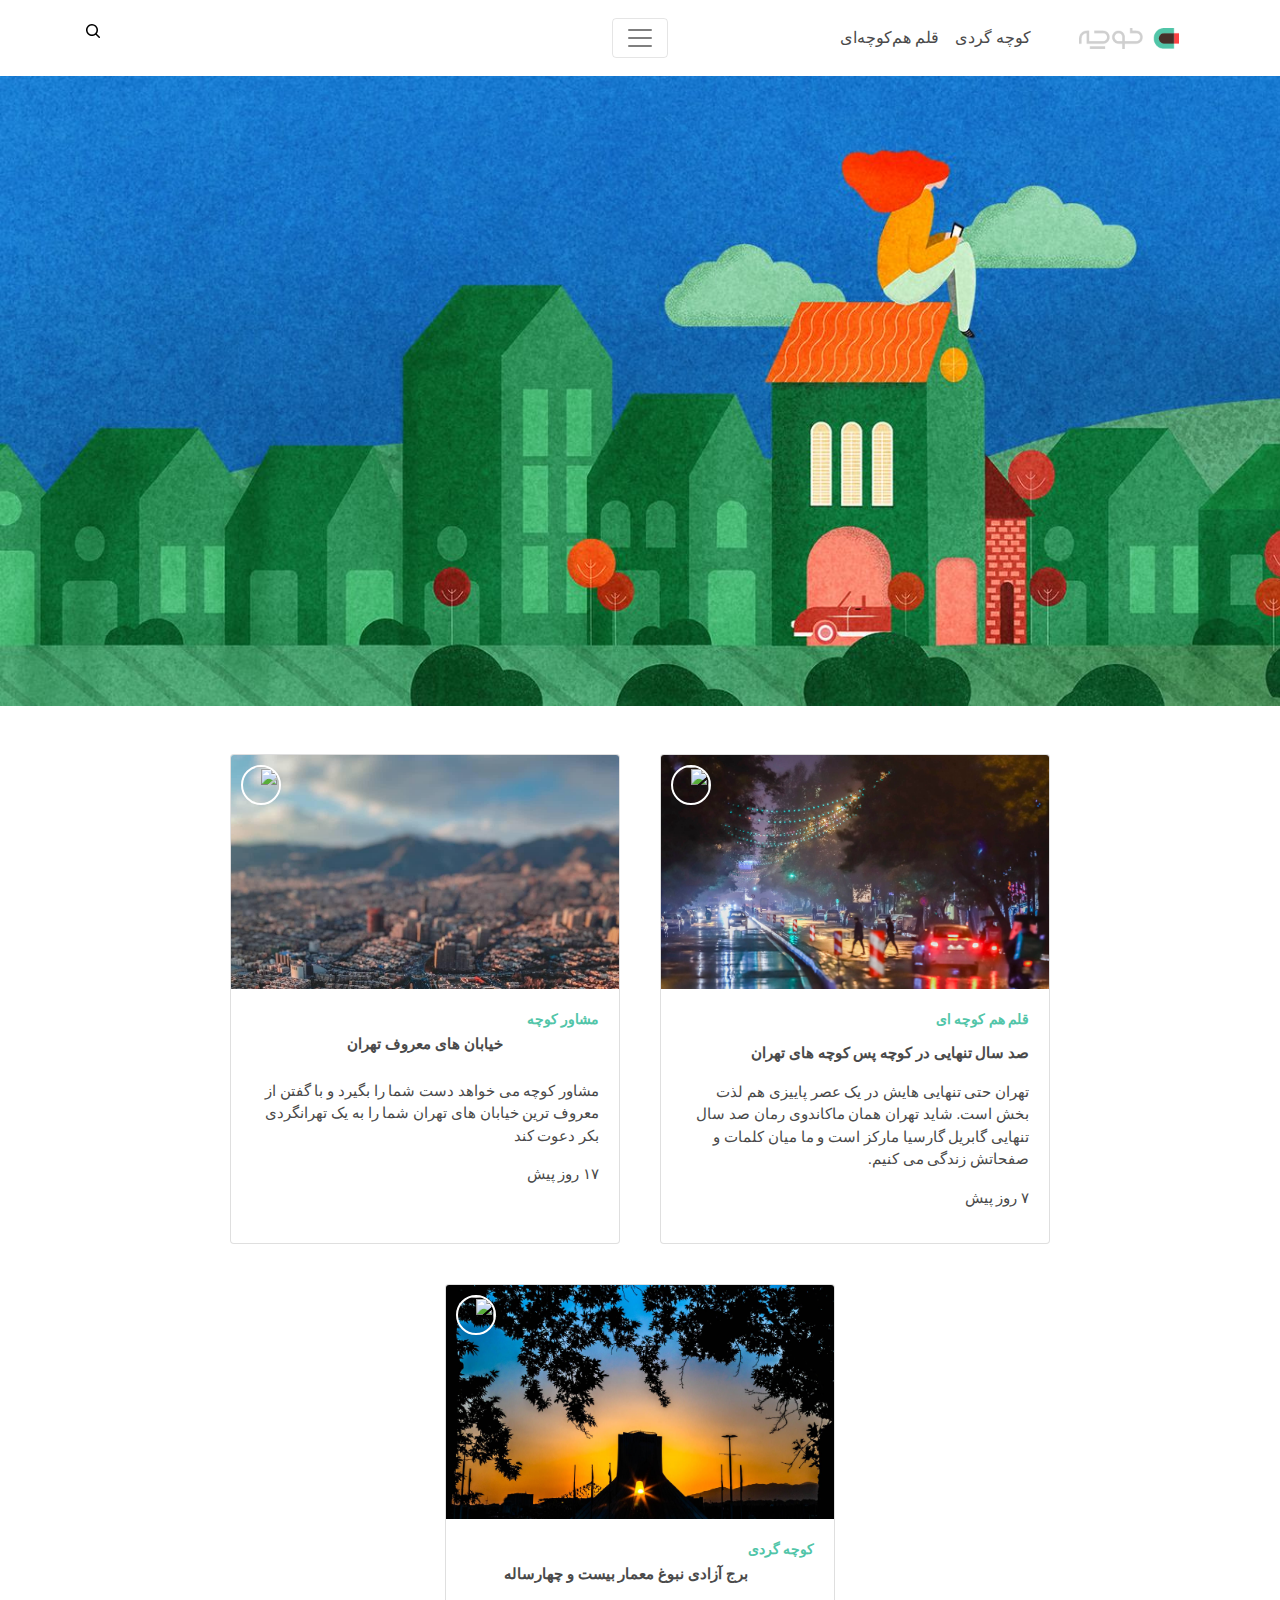
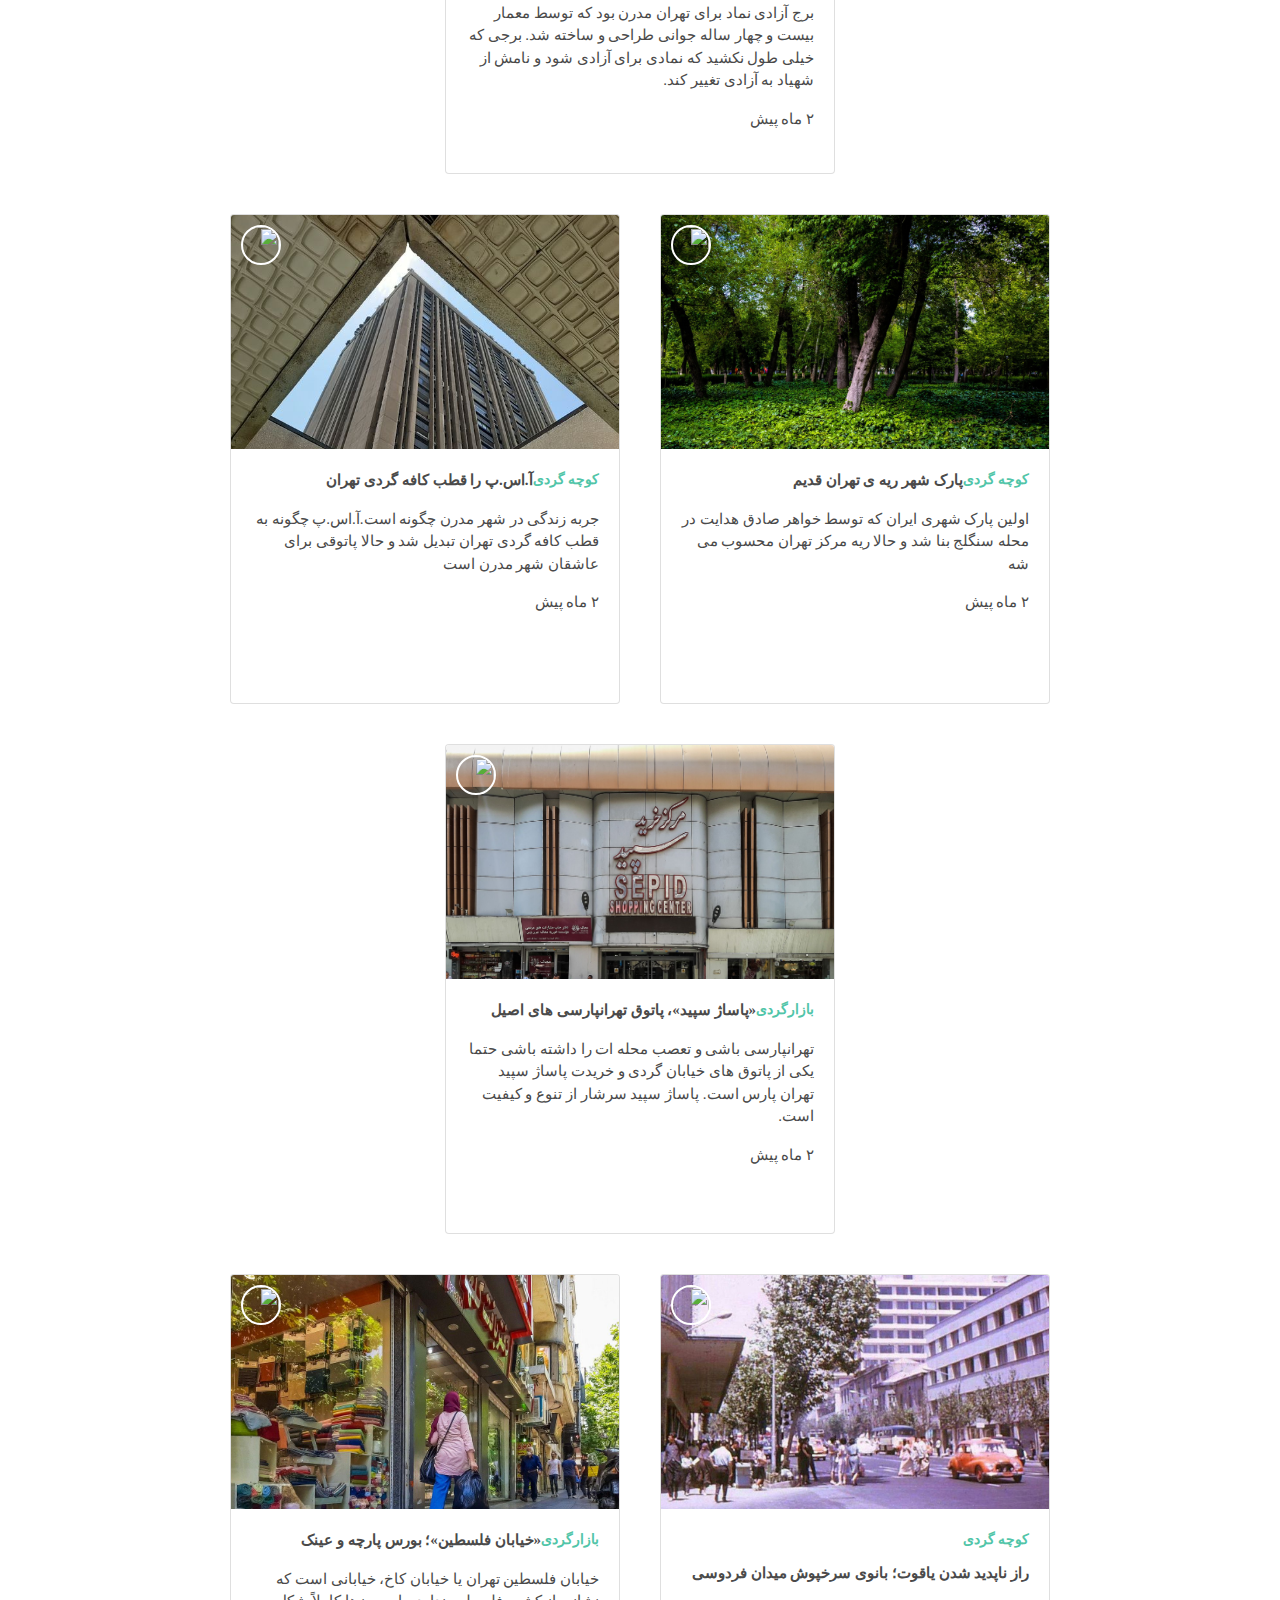
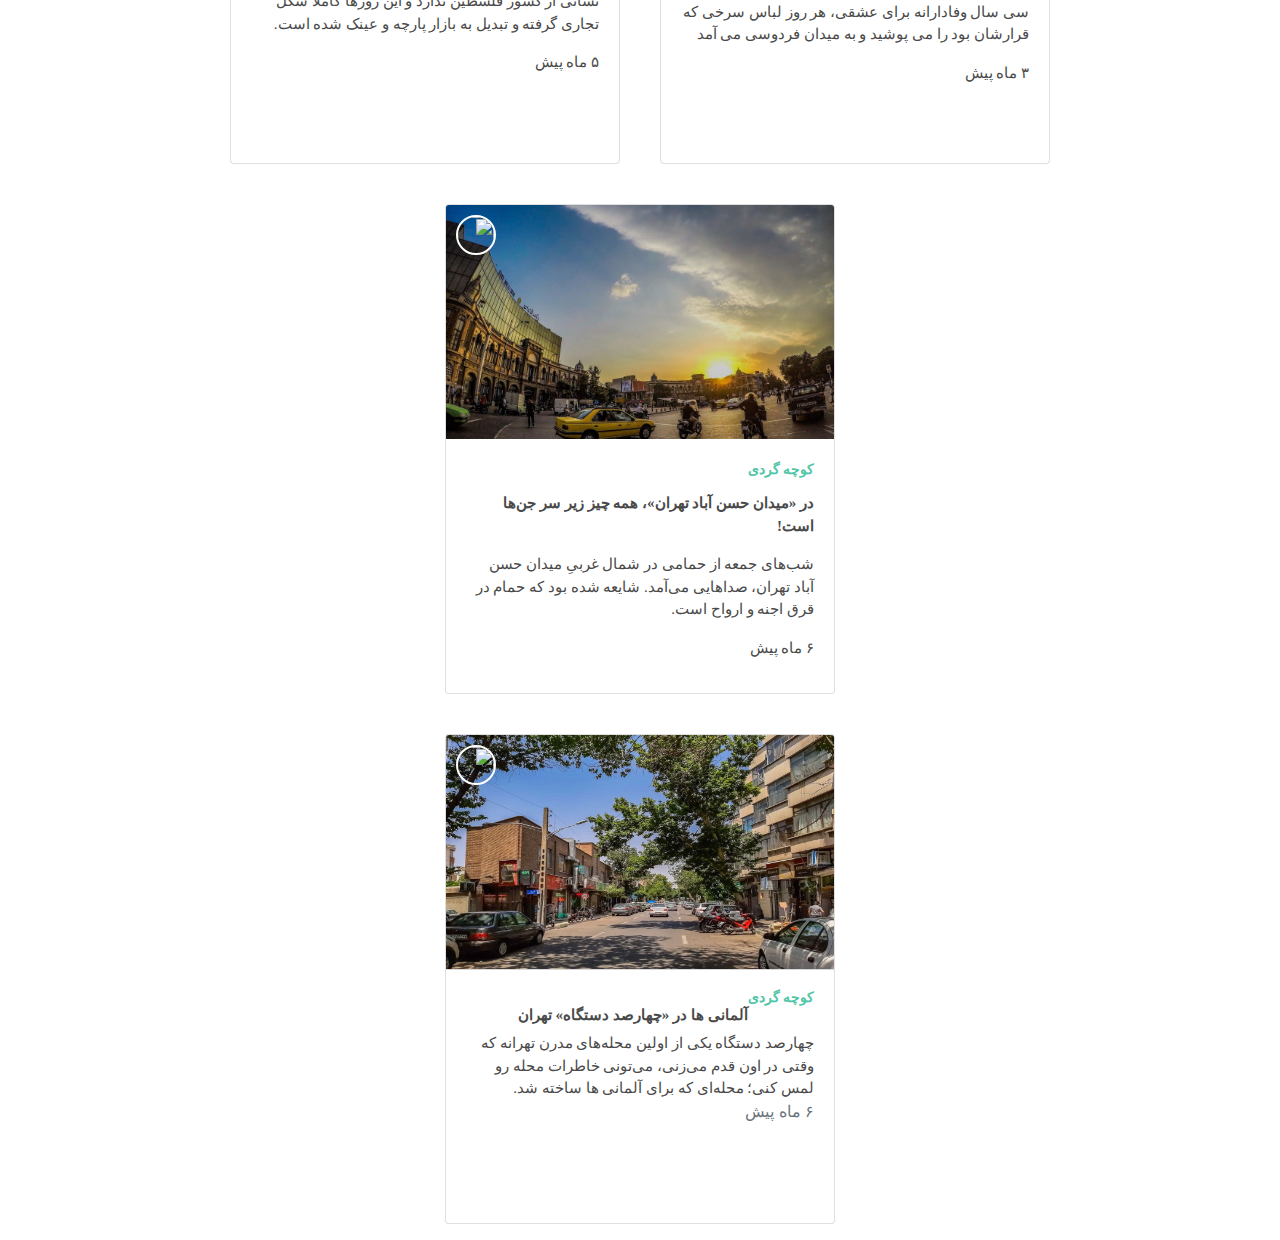
==== index.html @ d33fe6fb "redesign" ====
<!DOCTYPE html>
<html lang="fa"  dir="rtl">
<head>
	<title>کوچه بلاگ</title>
	<link rel="stylesheet" type="text/css" href="style.css">
	<link rel="stylesheet" type="text/css" href="responsive.css">
	<link rel="stylesheet" href="https://stackpath.bootstrapcdn.com/bootstrap/4.4.1/css/bootstrap.min.css" integrity="sha384-Vkoo8x4CGsO3+Hhxv8T/Q5PaXtkKtu6ug5TOeNV6gBiFeWPGFN9MuhOf23Q9Ifjh" crossorigin="anonymous">
    <script src="https://code.jquery.com/jquery-3.4.1.slim.min.js" integrity="sha384-J6qa4849blE2+poT4WnyKhv5vZF5SrPo0iEjwBvKU7imGFAV0wwj1yYfoRSJoZ+n" crossorigin="anonymous"></script>
    <script src="https://cdn.jsdelivr.net/npm/popper.js@1.16.0/dist/umd/popper.min.js" integrity="sha384-Q6E9RHvbIyZFJoft+2mJbHaEWldlvI9IOYy5n3zV9zzTtmI3UksdQRVvoxMfooAo" crossorigin="anonymous"></script>
    <script src="https://stackpath.bootstrapcdn.com/bootstrap/4.4.1/js/bootstrap.min.js" integrity="sha384-wfSDF2E50Y2D1uUdj0O3uMBJnjuUD4Ih7YwaYd1iqfktj0Uod8GCExl3Og8ifwB6" crossorigin="anonymous"></script>
</head>
<body>
	<header>
		<div class="container">
			<div class="row row-col-1 no-gutters">
				<div class="col">
					<nav class="navbar navbar-expand">
						<a href="#">
							<img src="img/logo.png" class="img-logo">
						</a>
						<div class="collapse navbar-collapse" id="navbarToggleExternalContent">
							<ul class="navbar-nav">
								<li class="nav-item">
									<a href="https://coocheh.com/blog/tag/coochehgardi/" class="nav-link text">کوچه گردی</a>
								</li>
								<li class="nav-item">
									<a href="https://coocheh.com/blog/tag/hamcoocheh/" class="nav-link text">قلم هم‌کوچه‌ای</a>
								</li>
							</ul>
						</div>
					</nav>
				</div>
					<div class="collapse " id="navbarToggleExternalContent">
						<div class="row p-4">
							<div class="col">
								<h6>دسته بندی‌ها</h6>
							</div>
						</div>
						<div class="row">
							<div class="col option">
								<a href="#">بازارگردی</a>
								<a href="#">خوشمزه گردی</a>
								<a href="#">زندگی در کوچه</a>
								<a href="#">قلم هم کوچه ای</a>
								<a href="#">کوچه گردی</a>
							</div>
						</div>
					</div>
					<nav class="navbar navbar-light">
						<button class="navbar-toggler" type="button" data-toggle="collapse" data-target="#navbarToggleExternalContent" aria-controls="navbarToggleExternalContent" aria-expanded="false" aria-label="Toggle navigation">
							<span class="navbar-toggler-icon"></span>
						</button>
					</nav>
				<div class="col mt-2">
					<a href="#">
						<svg xmlns="http://www.w3.org/2000/svg" viewBox="0 0 16 16" width="16" height="16"><path fill-rule="evenodd" d="M11.5 7a4.499 4.499 0 11-8.998 0A4.499 4.499 0 0111.5 7zm-.82 4.74a6 6 0 111.06-1.06l3.04 3.04a.75.75 0 11-1.06 1.06l-3.04-3.04z"></path></svg>
					</a>
				</div>
			</div>
		</div>
	</header>
	<div class="container-fluid background mb-5"></div>
	<div class="container-fluid">
		<div class="row row-col-3 d-flex justify-content-center">
			<div class="card">
				<a href="#">
					<div class="background-img card-img-top" style="background-image: url(img/alley.jpg);">
						<img src="img/user1.jpeg" class="rounded-circle">
					</div>
					<div class="card-body text-right">
						<p class="card-title font-weight-bold float-right">قلم هم کوچه ای</p>
						<p class="card-text font-weight-bold float-right">صد سال تنهایی در کوچه پس کوچه های تهران</p>
						<p class="card-text float-right">تهران حتی تنهایی هایش در یک عصر پاییزی هم لذت بخش است. شاید تهران همان ماکاندوی رمان صد سال تنهایی گابریل گارسیا مارکز است و ما میان کلمات و صفحاتش زندگی می کنیم.</p>
						<span class="card-text">۷ روز پیش</span>
					</div>
				</a>
			</div>
			<div class="card">
				<a href="#">
					<div class="background-img card-img-top" style="background-image: url(img/street.jpeg);">
						<img src="img/user2.jpg" class="rounded-circle">
					</div>
					<div class="card-body text-right">
						<p class="card-title font-weight-bold float-right">مشاور کوچه</p>
						<p class="card-text font-weight-bold m-4">خیابان های معروف تهران</p>
						<p class="card-text">مشاور کوچه می خواهد دست شما را بگیرد و با گفتن از معروف ترین خیابان های تهران شما را به یک تهرانگردی بکر دعوت کند</p>
						<span class="card-text">۱۷ روز پیش</span>
					</div>
				</a>
			</div>
			<div class="card">
				<a href="#">
					<div class="background-img card-img-top" style="background-image: url(img/azadi.jpg);">
						<img src="img/user1.jpeg" class="rounded-circle">
					</div>
					<div class="card-body text-right">
						<p class="card-title font-weight-bold">کوچه گردی</p>
						<p class="card-text font-weight-bold mt-4">برج آزادی نبوغ معمار بیست و چهارساله</p>
						<p class="card-text">برج آزادی نماد برای تهران مدرن بود که توسط معمار بیست و چهار ساله جوانی طراحی و ساخته شد. برجی که خیلی طول نکشید که نمادی برای آزادی شود و نامش از شهیاد به آزادی تغییر کند.</p>
						<span class="card-text">۲ ماه پیش</span>
					</div>
				</a>
			</div>
		</div>
		<div class="row row-col-3 d-flex justify-content-center">
			<div class="card">
				<a href="#">
					<div class="background-img card-img-top" style="background-image: url(img/tree.jpg);">
						<img src="img/user1.jpeg" class="rounded-circle">
					</div>
					<div class="card-body text-right">
						<p class="card-title font-weight-bold">کوچه گردی</p>
						<p class="card-text font-weight-bold">پارک شهر ریه ی تهران قدیم</p>
						<p class="card-text">اولین پارک شهری ایران که توسط خواهر صادق هدایت در محله سنگلج بنا شد و حالا ریه مرکز تهران محسوب می شه</p>
						<span class="card-text">۲ ماه پیش</span>
					</div>
				</a>
			</div>
			<div class="card">
				<a href="#">
					<div class="background-img card-img-top" style="background-image: url(img/asp.jpg);">
						<img src="img/user1.jpeg" class="rounded-circle">
					</div>
					<div class="card-body text-right">
						<p class="card-title font-weight-bold">کوچه گردی</p>
						<p class="card-text font-weight-bold">آ.اس.پ را قطب کافه گردی تهران</p>
						<p class="card-text">جربه زندگی در شهر مدرن چگونه است.آ.اس.پ چگونه به قطب کافه گردی تهران تبدیل شد و حالا پاتوقی برای عاشقان شهر مدرن است</p>
						<span class="card-text">۲ ماه پیش</span>
					</div>
				</a>
			</div>
			<div class="card">
				<a href="#">
					<div class="background-img card-img-top" style="background-image: url(img/sepid.jpg);">
						<img src="img/user1.jpeg" class="rounded-circle">
					</div>
					<div class="card-body text-right">
						<p class="card-title font-weight-bold">بازارگردی</p>
						<p class="card-text font-weight-bold">«پاساژ سپید»، پاتوق تهرانپارسی های اصیل</p>
						<p class="card-text">تهرانپارسی باشی و تعصب محله ات را داشته باشی حتما یکی از پاتوق های خیابان گردی و خریدت پاساژ سپید تهران پارس است. پاساژ سپید سرشار از تنوع و کیفیت است.</p>
						<span class="card-text">۲ ماه پیش</span>
					</div>
				</a>
			</div>
		</div>
		<div class="row row-col-3 d-flex justify-content-center">
			<div class="card">
				<a href="#">
					<div class="background-img card-img-top" style="background-image: url(img/old-street.jpg);">
						<img src="img/user3.jpg" class="rounded-circle">
					</div>
					<div class="card-body text-right">
						<p class="card-title font-weight-bold d-block">کوچه گردی</p>
						<p class="card-text font-weight-bold d-block">راز ناپدید شدن یاقوت؛ بانوی سرخپوش میدان فردوسی</p>
						<p class="card-text d-block">سی سال وفادارانه برای عشقی، هر روز لباس سرخی که قرارشان بود را می پوشید و به میدان فردوسی می آمد</p>
						<span class="card-text">۳ ماه پیش</span>
					</div>
				</a>
			</div>
			<div class="card">
				<a href="#">
					<div class="background-img card-img-top" style="background-image: url(img/walking.jpg);">
						<img src="img/user3.jpg" class="rounded-circle">
					</div>	
					<div class="card-body text-right">
						<p class="card-title font-weight-bold">بازارگردی</p>
						<p class="card-text font-weight-bold">«خیابان فلسطین»؛ بورس پارچه و عینک</p>
						<p class="card-text">خیابان فلسطین تهران یا خیابان کاخ، خیابانی است که نشانی از کشور فلسطین ندارد و این روزها کاملاً شکل تجاری گرفته و تبدیل به بازار پارچه و عینک شده است.</p>
						<span class="card-text">۵ ماه پیش</span>
					</div>
				</a>
			</div>
			<div class="card">
				<a href="#">
					<div class="background-img card-img-top" style="background-image: url(img/square.jpg);">
						<img src="img/user3.jpg" class="rounded-circle">
					</div>
					<div class="card-body text-right">
						<p class="card-title font-weight-bold">کوچه گردی</p>
						<p class="card-text font-weight-bold">در «میدان حسن آباد تهران»، همه چیز زیر سر جن‌ها است!</p>
						<p class="card-text">شب‌های جمعه از حمامی در شمال غربیِ میدان حسن آباد تهران، صداهایی می‌آمد. شایعه شده بود که حمام در قرق اجنه و ارواح است.</p>
						<span class="card-text">۶ ماه پیش</span>
					</div>
				</a>
			</div>
		</div>
		<div class="row row-col-1 d-flex justify-content-center">
			<div class="card mb-3">
				<a href="#">
					<div class="card-header p-0">
						<img class="card-img-top" src="img/400-dastgah.jpg" alt="card image top">
						<img src="img/user1.jpeg" class="rounded-circle">
					</div>
					<div class="card-body text-right">
						<h5 class="card-title font-weight-bold text-right">کوچه گردی</h5>
						<h3 class="card-text mt-3 font-weight-bold">آلمانی ‌ها در «چهارصد دستگاه» تهران</h3>
						<p class="card-text">چهارصد دستگاه یکی از اولین محله‌های مدرن تهرانه که وقتی در اون قدم می‌زنی، می‌تونی خاطرات محله رو لمس کنی؛ محله‌ای که برای آلمانی‌ ها ساخته شد.</p>
					</div>
					<div class="card-footer text-right text-muted" style="background-color:unset; border: unset; text-decoration: unset;">
						۶ ماه پیش
					</div>
				</a>
			</div>
		</div>	
	</div>
</body>
</html>
---- style.css ----
@font-face {
	font-family: shabnam;
}



header {
	margin-top: 10px;

}


.img-logo {
	width: 100px;
	height: 100%;
	max-width: 150px;
}


.text {
	font-family: shabnam;
	color: #4a4a4a;
	direction: rtl;
	
}

.option  a {
	font-family: shabnam;
	color: #51c5a8;
	margin-left: 8px;
	margin-right: 3px;
	font-size: 16px;
	direction: rtl;

}


.background {
	background-image: url(img/4.jpg);
	background-size: cover;
	background-repeat: no-repeat;
	width: 100px;
	height: 630px;
	margin-top: 10px;
	align-items: center;
	justify-content: center;
}



.card {
	width: 390px;
	height: 490px;
	margin-left: 20px;
    margin-right: 20px;
	margin-bottom: 40px;
	direction: rtl;

}


.card:hover {
	background-color: white;
	color: white;
	box-shadow: 0px 0px 10px 6px #E6E6FA;
}


.rounded-circle {
	height: 40px;
	width: 40px;
	border:2px solid white;
	position: absolute;
	left: 10px;
	top: 10px;
}


.card-text {
	font-family: shabnam;
	color: #4a4a4a;
	float: right;
	font-size: 15px;
	direction: rtl;
	
}


.card-title {
	font-family: shabnam;
	color: #51c5a8;
	font-size: 14px;
	float: right;
	direction: rtl;
}


.background-img {
	background-size: cover;
	height: 234px;
}


.card-img-top {
	height: 234px;
}
---- responsive.css ----
@media(max-width: 767px) {
    .background {
        background-position: center 100px;
        height: 99/5%;
    }
}
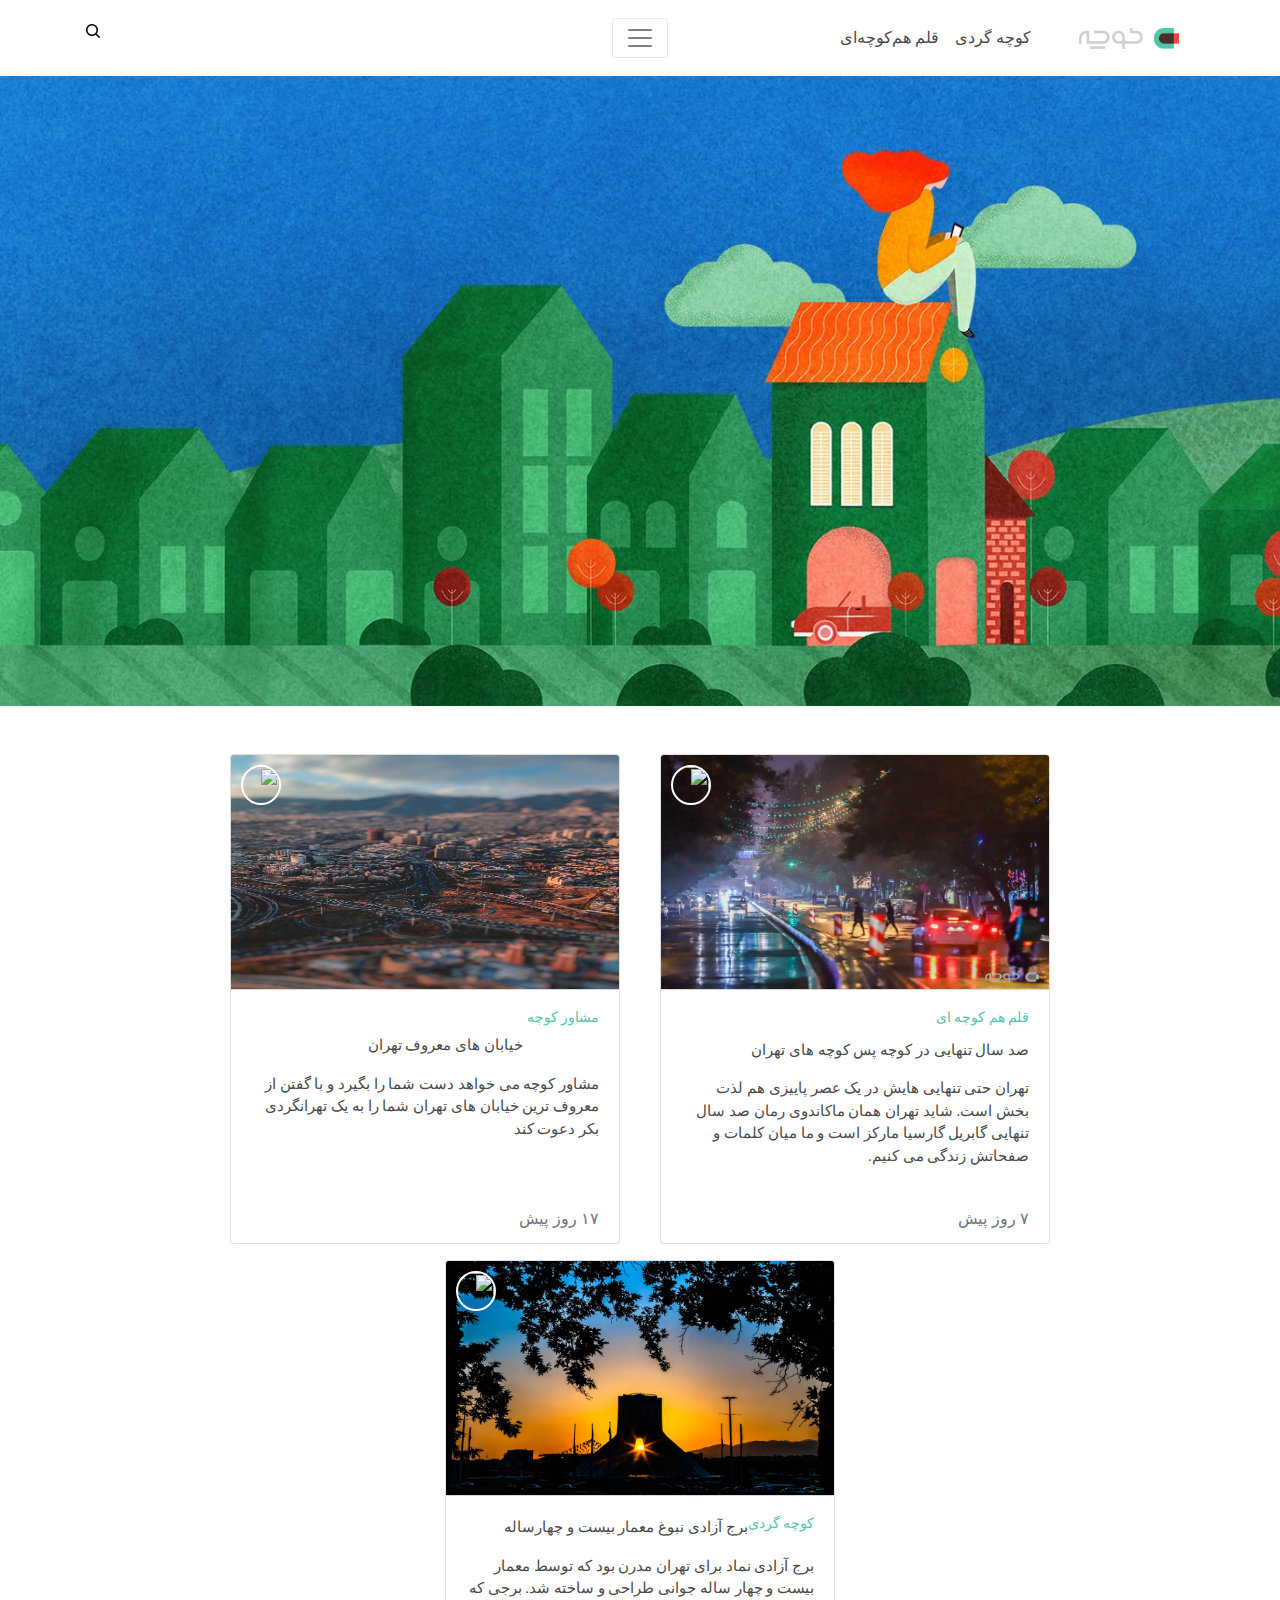
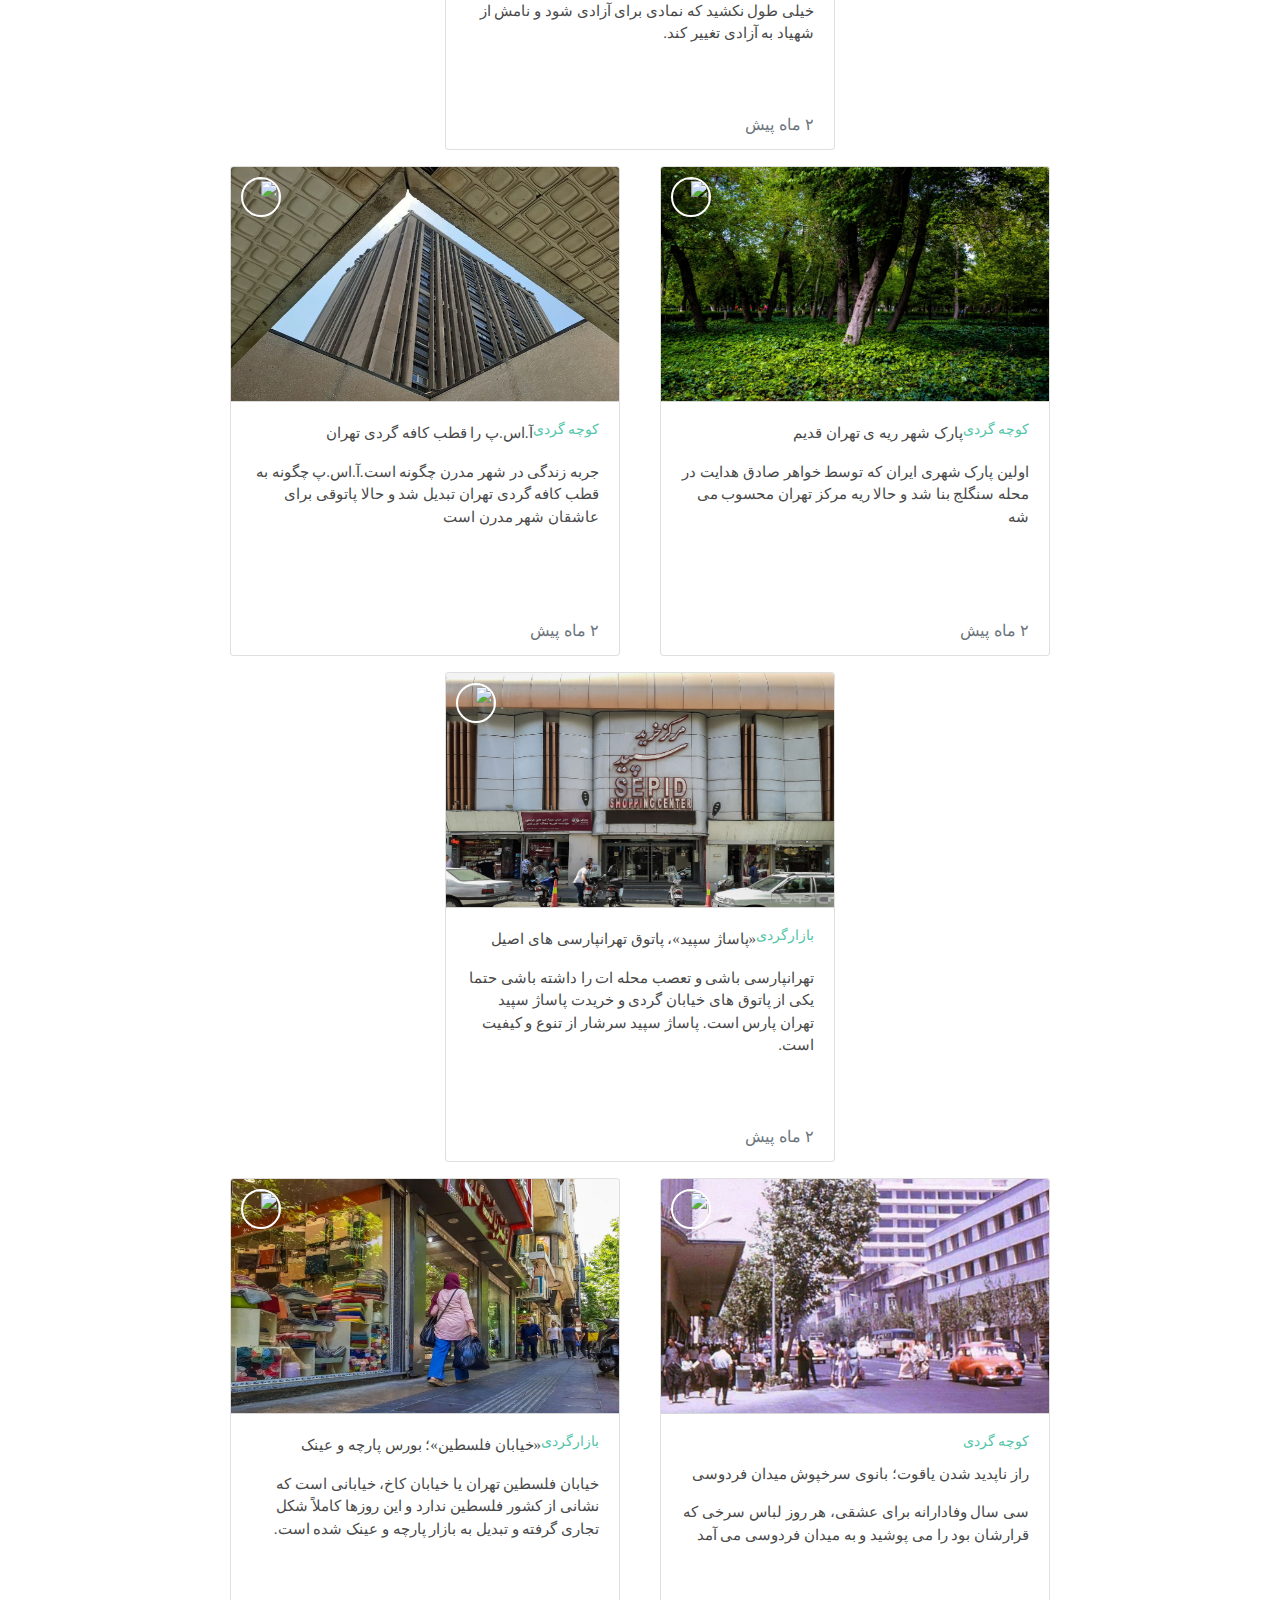
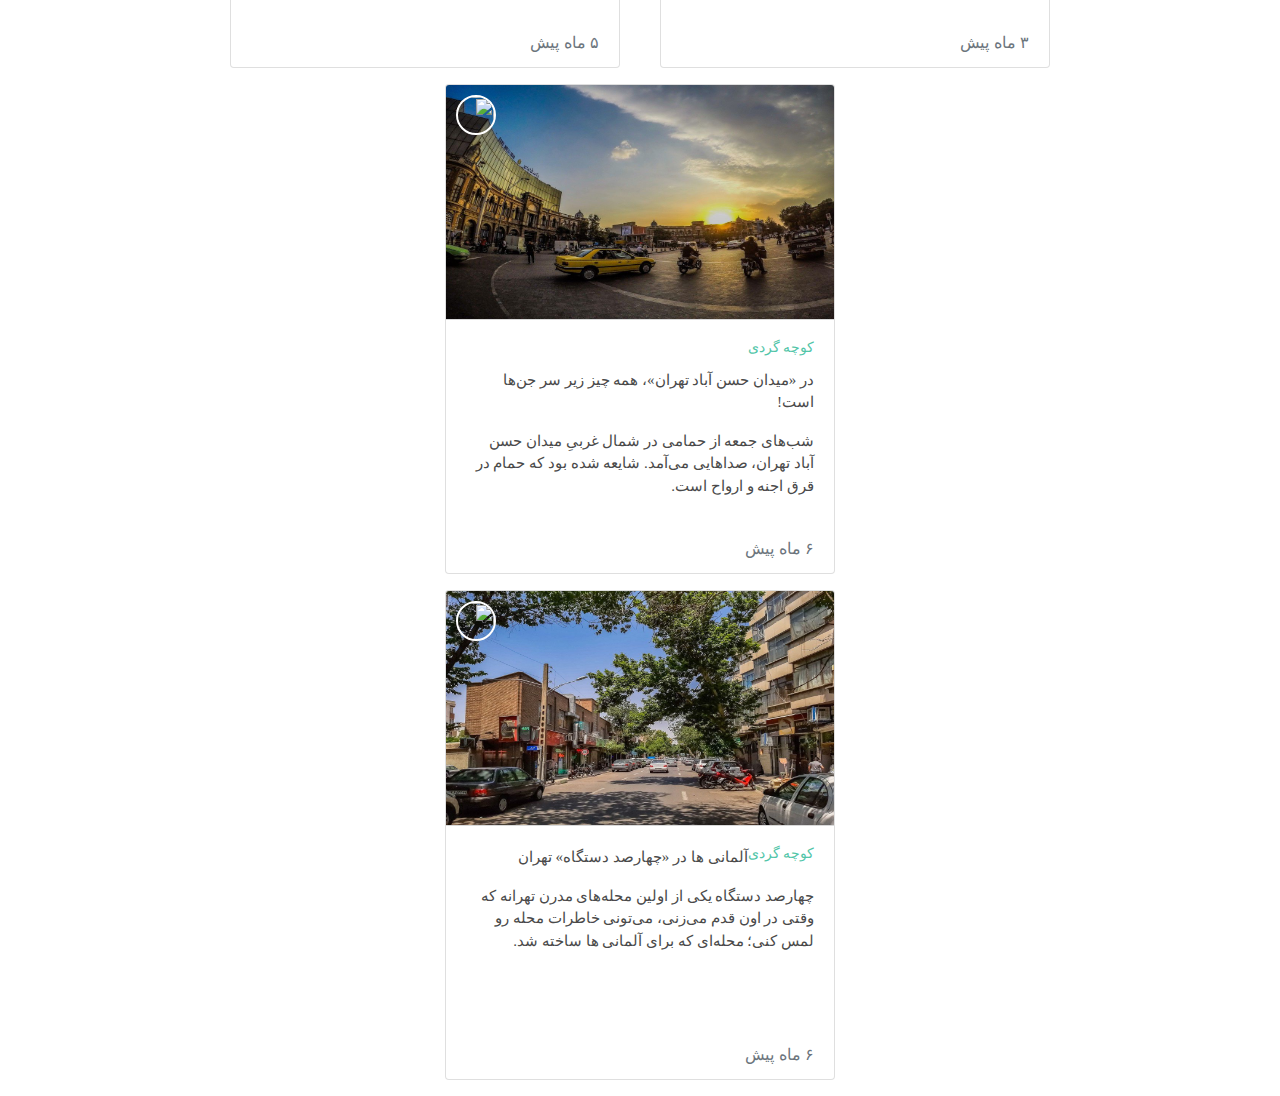
==== commit c295d4de: "redesign" ====
--- a/index.html
+++ b/index.html
@@ -62,146 +62,200 @@
 	<div class="container-fluid background mb-5"></div>
 	<div class="container-fluid">
 		<div class="row row-col-3 d-flex justify-content-center">
-			<div class="card">
-				<a href="#">
-					<div class="background-img card-img-top" style="background-image: url(img/alley.jpg);">
-						<img src="img/user1.jpeg" class="rounded-circle">
-					</div>
-					<div class="card-body text-right">
-						<p class="card-title font-weight-bold float-right">قلم هم کوچه ای</p>
-						<p class="card-text font-weight-bold float-right">صد سال تنهایی در کوچه پس کوچه های تهران</p>
-						<p class="card-text float-right">تهران حتی تنهایی هایش در یک عصر پاییزی هم لذت بخش است. شاید تهران همان ماکاندوی رمان صد سال تنهایی گابریل گارسیا مارکز است و ما میان کلمات و صفحاتش زندگی می کنیم.</p>
-						<span class="card-text">۷ روز پیش</span>
-					</div>
-				</a>
+			<a href="#">
+                <div class="card mb-3">
+                    <div class="card-header p-0">
+                        <img class="card-img-top" src="img/alley.jpg" alt="Card image cap">
+                        <img src="img/user1.jpeg" class="rounded-circle">
+                    </div>
+                    <div class="card-body text-right">
+                        <h5 class="card-title">قلم هم کوچه ای</h5>
+                        <p class="card-text">صد سال تنهایی در کوچه پس کوچه های تهران</p>
+                        <p class="card-text">
+                            تهران حتی تنهایی هایش در یک عصر پاییزی هم لذت بخش است. شاید
+                            تهران همان ماکاندوی رمان صد سال تنهایی گابریل گارسیا مارکز است و ما میان کلمات و صفحاتش
+                            زندگی می کنیم.
+                        </p>
+                    </div>
+                    <div class="card-footer text-muted text-right" style="background-color: unset; border: unset;">
+                        ۷ روز پیش
+                    </div>
+                </div>
+            </a>
+		<a href="#">
+			<div class="card mb-3">
+				<div class="card-header p-0">
+					<img class="card-img-top" src="img/street.jpeg" alt="Card image cap">
+					<img src="img/user2.jpg" class="rounded-circle">
+				</div>
+				<div class="card-body text-right">
+					<h5 class="card-title">مشاور کوچه</h5>
+					<br>
+					<p class="card-text text-right">‌ خیابان های معروف تهران</p>
+					<p class="card-text">
+						مشاور کوچه می خواهد دست شما را بگیرد و با گفتن از معروف ترین خیابان های تهران شما را به یک تهرانگردی بکر دعوت کند
+					</p>
+				</div>
+				<div class="card-footer text-muted text-right" style="background-color: unset; border: unset;">
+					۱۷ روز پیش
+				</div>
 			</div>
-			<div class="card">
-				<a href="#">
-					<div class="background-img card-img-top" style="background-image: url(img/street.jpeg);">
-						<img src="img/user2.jpg" class="rounded-circle">
-					</div>
-					<div class="card-body text-right">
-						<p class="card-title font-weight-bold float-right">مشاور کوچه</p>
-						<p class="card-text font-weight-bold m-4">خیابان های معروف تهران</p>
-						<p class="card-text">مشاور کوچه می خواهد دست شما را بگیرد و با گفتن از معروف ترین خیابان های تهران شما را به یک تهرانگردی بکر دعوت کند</p>
-						<span class="card-text">۱۷ روز پیش</span>
-					</div>
-				</a>
+		</a>
+		<a href="#">
+			<div class="card mb-3">
+				<div class="card-header p-0">
+					<img class="card-img-top" src="img/azadi.jpg" alt="Card image cap">
+					<img src="img/user1.jpeg" class="rounded-circle">
+				</div>
+				<div class="card-body text-right">
+					<h5 class="card-title">کوچه گردی</h5>
+					<p class="card-text">برج آزادی نبوغ معمار بیست و چهارساله</p>
+					<p class="card-text">
+						برج آزادی نماد برای تهران مدرن بود که توسط معمار بیست و چهار ساله جوانی طراحی و ساخته شد.
+						 برجی که خیلی طول نکشید که نمادی برای آزادی شود و نامش از شهیاد به آزادی تغییر کند.
+					</p>
+				</div>
+				<div class="card-footer text-muted text-right" style="background-color: unset; border: unset;">
+					۲ ماه پیش
+				</div>
 			</div>
-			<div class="card">
-				<a href="#">
-					<div class="background-img card-img-top" style="background-image: url(img/azadi.jpg);">
-						<img src="img/user1.jpeg" class="rounded-circle">
-					</div>
-					<div class="card-body text-right">
-						<p class="card-title font-weight-bold">کوچه گردی</p>
-						<p class="card-text font-weight-bold mt-4">برج آزادی نبوغ معمار بیست و چهارساله</p>
-						<p class="card-text">برج آزادی نماد برای تهران مدرن بود که توسط معمار بیست و چهار ساله جوانی طراحی و ساخته شد. برجی که خیلی طول نکشید که نمادی برای آزادی شود و نامش از شهیاد به آزادی تغییر کند.</p>
-						<span class="card-text">۲ ماه پیش</span>
-					</div>
-				</a>
-			</div>
-		</div>
-		<div class="row row-col-3 d-flex justify-content-center">
-			<div class="card">
-				<a href="#">
-					<div class="background-img card-img-top" style="background-image: url(img/tree.jpg);">
-						<img src="img/user1.jpeg" class="rounded-circle">
-					</div>
-					<div class="card-body text-right">
-						<p class="card-title font-weight-bold">کوچه گردی</p>
-						<p class="card-text font-weight-bold">پارک شهر ریه ی تهران قدیم</p>
-						<p class="card-text">اولین پارک شهری ایران که توسط خواهر صادق هدایت در محله سنگلج بنا شد و حالا ریه مرکز تهران محسوب می شه</p>
-						<span class="card-text">۲ ماه پیش</span>
-					</div>
-				</a>
-			</div>
-			<div class="card">
-				<a href="#">
-					<div class="background-img card-img-top" style="background-image: url(img/asp.jpg);">
-						<img src="img/user1.jpeg" class="rounded-circle">
-					</div>
-					<div class="card-body text-right">
-						<p class="card-title font-weight-bold">کوچه گردی</p>
-						<p class="card-text font-weight-bold">آ.اس.پ را قطب کافه گردی تهران</p>
-						<p class="card-text">جربه زندگی در شهر مدرن چگونه است.آ.اس.پ چگونه به قطب کافه گردی تهران تبدیل شد و حالا پاتوقی برای عاشقان شهر مدرن است</p>
-						<span class="card-text">۲ ماه پیش</span>
-					</div>
-				</a>
-			</div>
-			<div class="card">
-				<a href="#">
-					<div class="background-img card-img-top" style="background-image: url(img/sepid.jpg);">
-						<img src="img/user1.jpeg" class="rounded-circle">
-					</div>
-					<div class="card-body text-right">
-						<p class="card-title font-weight-bold">بازارگردی</p>
-						<p class="card-text font-weight-bold">«پاساژ سپید»، پاتوق تهرانپارسی های اصیل</p>
-						<p class="card-text">تهرانپارسی باشی و تعصب محله ات را داشته باشی حتما یکی از پاتوق های خیابان گردی و خریدت پاساژ سپید تهران پارس است. پاساژ سپید سرشار از تنوع و کیفیت است.</p>
-						<span class="card-text">۲ ماه پیش</span>
-					</div>
-				</a>
-			</div>
-		</div>
-		<div class="row row-col-3 d-flex justify-content-center">
-			<div class="card">
-				<a href="#">
-					<div class="background-img card-img-top" style="background-image: url(img/old-street.jpg);">
-						<img src="img/user3.jpg" class="rounded-circle">
-					</div>
-					<div class="card-body text-right">
-						<p class="card-title font-weight-bold d-block">کوچه گردی</p>
-						<p class="card-text font-weight-bold d-block">راز ناپدید شدن یاقوت؛ بانوی سرخپوش میدان فردوسی</p>
-						<p class="card-text d-block">سی سال وفادارانه برای عشقی، هر روز لباس سرخی که قرارشان بود را می پوشید و به میدان فردوسی می آمد</p>
-						<span class="card-text">۳ ماه پیش</span>
-					</div>
-				</a>
-			</div>
-			<div class="card">
-				<a href="#">
-					<div class="background-img card-img-top" style="background-image: url(img/walking.jpg);">
-						<img src="img/user3.jpg" class="rounded-circle">
-					</div>	
-					<div class="card-body text-right">
-						<p class="card-title font-weight-bold">بازارگردی</p>
-						<p class="card-text font-weight-bold">«خیابان فلسطین»؛ بورس پارچه و عینک</p>
-						<p class="card-text">خیابان فلسطین تهران یا خیابان کاخ، خیابانی است که نشانی از کشور فلسطین ندارد و این روزها کاملاً شکل تجاری گرفته و تبدیل به بازار پارچه و عینک شده است.</p>
-						<span class="card-text">۵ ماه پیش</span>
-					</div>
-				</a>
-			</div>
-			<div class="card">
-				<a href="#">
-					<div class="background-img card-img-top" style="background-image: url(img/square.jpg);">
-						<img src="img/user3.jpg" class="rounded-circle">
-					</div>
-					<div class="card-body text-right">
-						<p class="card-title font-weight-bold">کوچه گردی</p>
-						<p class="card-text font-weight-bold">در «میدان حسن آباد تهران»، همه چیز زیر سر جن‌ها است!</p>
-						<p class="card-text">شب‌های جمعه از حمامی در شمال غربیِ میدان حسن آباد تهران، صداهایی می‌آمد. شایعه شده بود که حمام در قرق اجنه و ارواح است.</p>
-						<span class="card-text">۶ ماه پیش</span>
-					</div>
-				</a>
-			</div>
-		</div>
-		<div class="row row-col-1 d-flex justify-content-center">
-			<div class="card mb-3">
-				<a href="#">
-					<div class="card-header p-0">
-						<img class="card-img-top" src="img/400-dastgah.jpg" alt="card image top">
-						<img src="img/user1.jpeg" class="rounded-circle">
-					</div>
-					<div class="card-body text-right">
-						<h5 class="card-title font-weight-bold text-right">کوچه گردی</h5>
-						<h3 class="card-text mt-3 font-weight-bold">آلمانی ‌ها در «چهارصد دستگاه» تهران</h3>
-						<p class="card-text">چهارصد دستگاه یکی از اولین محله‌های مدرن تهرانه که وقتی در اون قدم می‌زنی، می‌تونی خاطرات محله رو لمس کنی؛ محله‌ای که برای آلمانی‌ ها ساخته شد.</p>
-					</div>
-					<div class="card-footer text-right text-muted" style="background-color:unset; border: unset; text-decoration: unset;">
+		</a>
+		</div>
+		<div class="row row-col-3 d-flex justify-content-center">
+			<a href="#">
+                <div class="card mb-3">
+                    <div class="card-header p-0">
+                        <img class="card-img-top" src="img/tree.jpg" alt="Card image cap">
+                        <img src="img/user1.jpeg" class="rounded-circle">
+                    </div>
+                    <div class="card-body text-right">
+                        <h5 class="card-title">کوچه گردی</h5>
+                        <p class="card-text">پارک شهر ریه ی تهران قدیم</p>
+                        <p class="card-text">
+                            اولین پارک شهری ایران که توسط خواهر صادق هدایت در محله سنگلج بنا شد و حالا ریه مرکز تهران محسوب می شه
+                        </p>
+                    </div>
+                    <div class="card-footer text-muted text-right" style="background-color: unset; border: unset;">
+                        ۲ ماه پیش
+                    </div>
+                </div>
+			</a>
+			<a href="#">
+                <div class="card mb-3">
+                    <div class="card-header p-0">
+                        <img class="card-img-top" src="img/asp.jpg" alt="Card image cap">
+                        <img src="img/user1.jpeg" class="rounded-circle">
+                    </div>
+                    <div class="card-body text-right">
+                        <h5 class="card-title">کوچه گردی</h5>
+                        <p class="card-text">آ.اس.پ را قطب کافه گردی تهران</p>
+                        <p class="card-text">
+                            جربه زندگی در شهر مدرن چگونه است.آ.اس.پ چگونه به قطب کافه گردی تهران تبدیل شد و حالا پاتوقی برای عاشقان شهر مدرن است
+                        </p>
+                    </div>
+                    <div class="card-footer text-muted text-right" style="background-color: unset; border: unset;">
+                        ۲ ماه پیش
+                    </div>
+                </div>
+			</a>
+			<a href="#">
+                <div class="card mb-3">
+                    <div class="card-header p-0">
+                        <img class="card-img-top" src="img/sepid.jpg" alt="Card image cap">
+                        <img src="img/user1.jpeg" class="rounded-circle">
+                    </div>
+                    <div class="card-body text-right">
+                        <h5 class="card-title">بازارگردی</h5>
+                        <p class="card-text">«پاساژ سپید»، پاتوق تهرانپارسی های اصیل</p>
+                        <p class="card-text">
+							تهرانپارسی باشی و تعصب محله ات را داشته باشی حتما یکی از پاتوق های خیابان گردی و خریدت پاساژ سپید تهران پارس است. 
+							پاساژ سپید سرشار از تنوع و کیفیت است.
+                        </p>
+                    </div>
+                    <div class="card-footer text-muted text-right" style="background-color: unset; border: unset;">
+						۲ ماه پیش
+                    </div>
+                </div>
+            </a>
+		</div>
+		<div class="row row-col-3 d-flex justify-content-center">
+			<a href="#">
+                <div class="card mb-3">
+                    <div class="card-header p-0">
+                        <img class="card-img-top" src="img/old-street.jpg" alt="Card image cap">
+                        <img src="img/user3.jpg" class="rounded-circle">
+                    </div>
+                    <div class="card-body text-right">
+                        <h5 class="card-title">کوچه گردی</h5>
+                        <p class="card-text">راز ناپدید شدن یاقوت؛ بانوی سرخپوش میدان فردوسی</p>
+                        <p class="card-text">
+							سی سال وفادارانه برای عشقی، هر روز لباس سرخی که قرارشان بود را می پوشید و به میدان فردوسی می آمد
+                        </p>
+                    </div>
+                    <div class="card-footer text-muted text-right" style="background-color: unset; border: unset;">
+						۳ ماه پیش
+                    </div>
+                </div>
+			</a>
+			<a href="#">
+                <div class="card mb-3">
+                    <div class="card-header p-0">
+                        <img class="card-img-top" src="img/walking.jpg" alt="Card image cap">
+                        <img src="img/user3.jpg" class="rounded-circle">
+                    </div>
+                    <div class="card-body text-right">
+                        <h5 class="card-title">بازارگردی</h5>
+                        <p class="card-text">«خیابان فلسطین»؛ بورس پارچه و عینک</p>
+                        <p class="card-text">
+							خیابان فلسطین تهران یا خیابان کاخ، خیابانی است که نشانی از کشور فلسطین ندارد و این روزها کاملاً شکل تجاری گرفته و تبدیل به بازار پارچه و عینک شده است.
+                        </p>
+                    </div>
+                    <div class="card-footer text-muted text-right" style="background-color: unset; border: unset;">
+						۵ ماه پیش
+                    </div>
+                </div>
+			</a>
+			<a href="#">
+                <div class="card mb-3">
+                    <div class="card-header p-0">
+                        <img class="card-img-top" src="img/square.jpg" alt="Card image cap">
+                        <img src="img/user3.jpg" class="rounded-circle">
+                    </div>
+                    <div class="card-body text-right">
+                        <h5 class="card-title">کوچه گردی</h5>
+                        <p class="card-text">در «میدان حسن آباد تهران»، همه چیز زیر سر جن‌ها است!</p>
+                        <p class="card-text">
+							شب‌های جمعه از حمامی در شمال غربیِ میدان حسن آباد تهران، صداهایی می‌آمد. شایعه شده بود که حمام در قرق اجنه و ارواح است.
+                        </p>
+                    </div>
+                    <div class="card-footer text-muted text-right" style="background-color: unset; border: unset;">
 						۶ ماه پیش
-					</div>
-				</a>
-			</div>
-		</div>	
+                    </div>
+                </div>
+            </a>
+		</div>
+		<div class="row row-col-3 d-flex justify-content-center">
+			<a href="#">
+                <div class="card mb-3">
+                    <div class="card-header p-0">
+                        <img class="card-img-top" src="img/400-dastgah.jpg" alt="Card image cap">
+                        <img src="img/user1.jpeg" class="rounded-circle">
+                    </div>
+                    <div class="card-body text-right">
+                        <h5 class="card-title">کوچه گردی</h5>
+                        <p class="card-text">آلمانی ‌ها در «چهارصد دستگاه» تهران</p>
+                        <p class="card-text">
+							چهارصد دستگاه یکی از اولین محله‌های مدرن تهرانه که وقتی در اون قدم می‌زنی، می‌تونی خاطرات محله رو لمس کنی؛ محله‌ای که برای آلمانی‌ ها ساخته شد.
+                        </p>
+                    </div>
+                    <div class="card-footer text-muted text-right" style="background-color: unset; border: unset;">
+						۶ ماه پیش
+                    </div>
+                </div>
+            </a>
+		</div>
+
+
 	</div>
 </body>
 </html>--- a/style.css
+++ b/style.css
@@ -63,6 +63,7 @@
 	background-color: white;
 	color: white;
 	box-shadow: 0px 0px 10px 6px #E6E6FA;
+	text-decoration: none;
 }
 
 
--- a/responsive.css
+++ b/responsive.css
@@ -3,4 +3,8 @@
         background-position: center 100px;
         height: 99/5%;
     }
-}+}
+
+
+
+
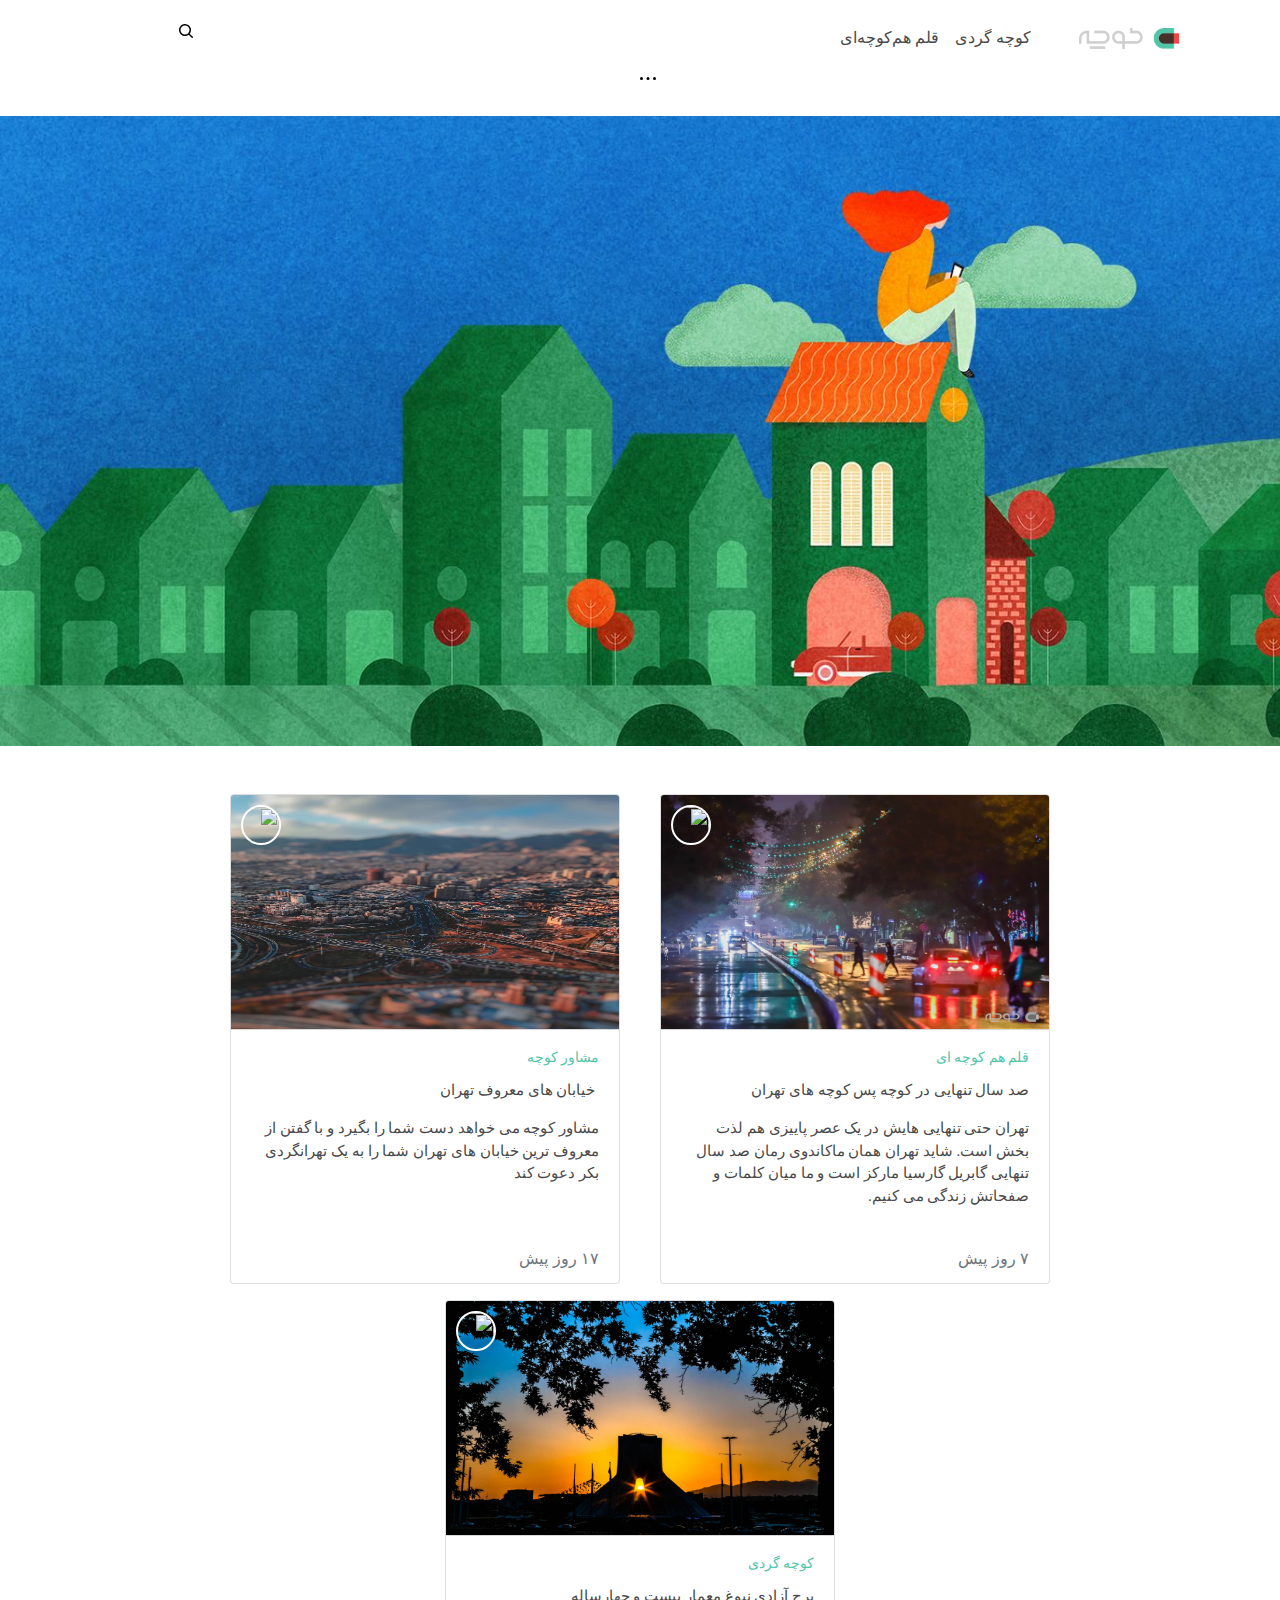
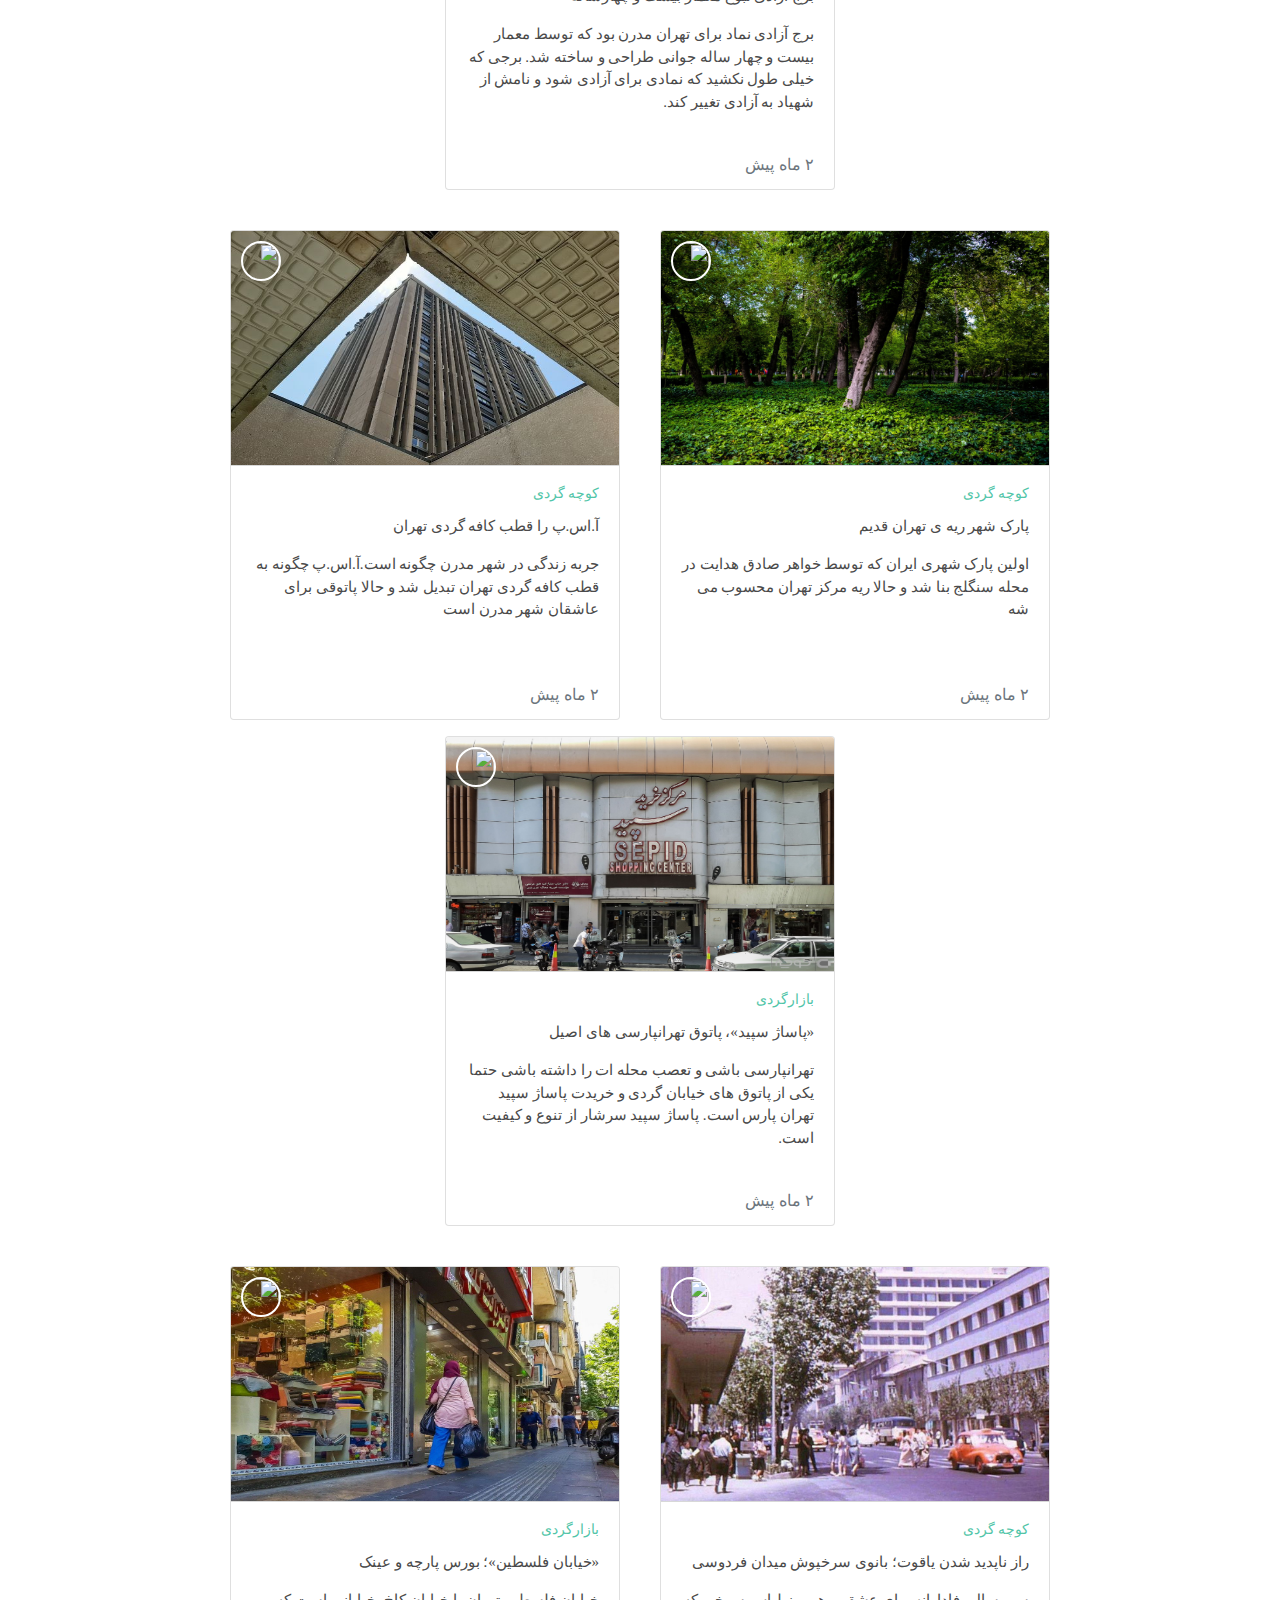
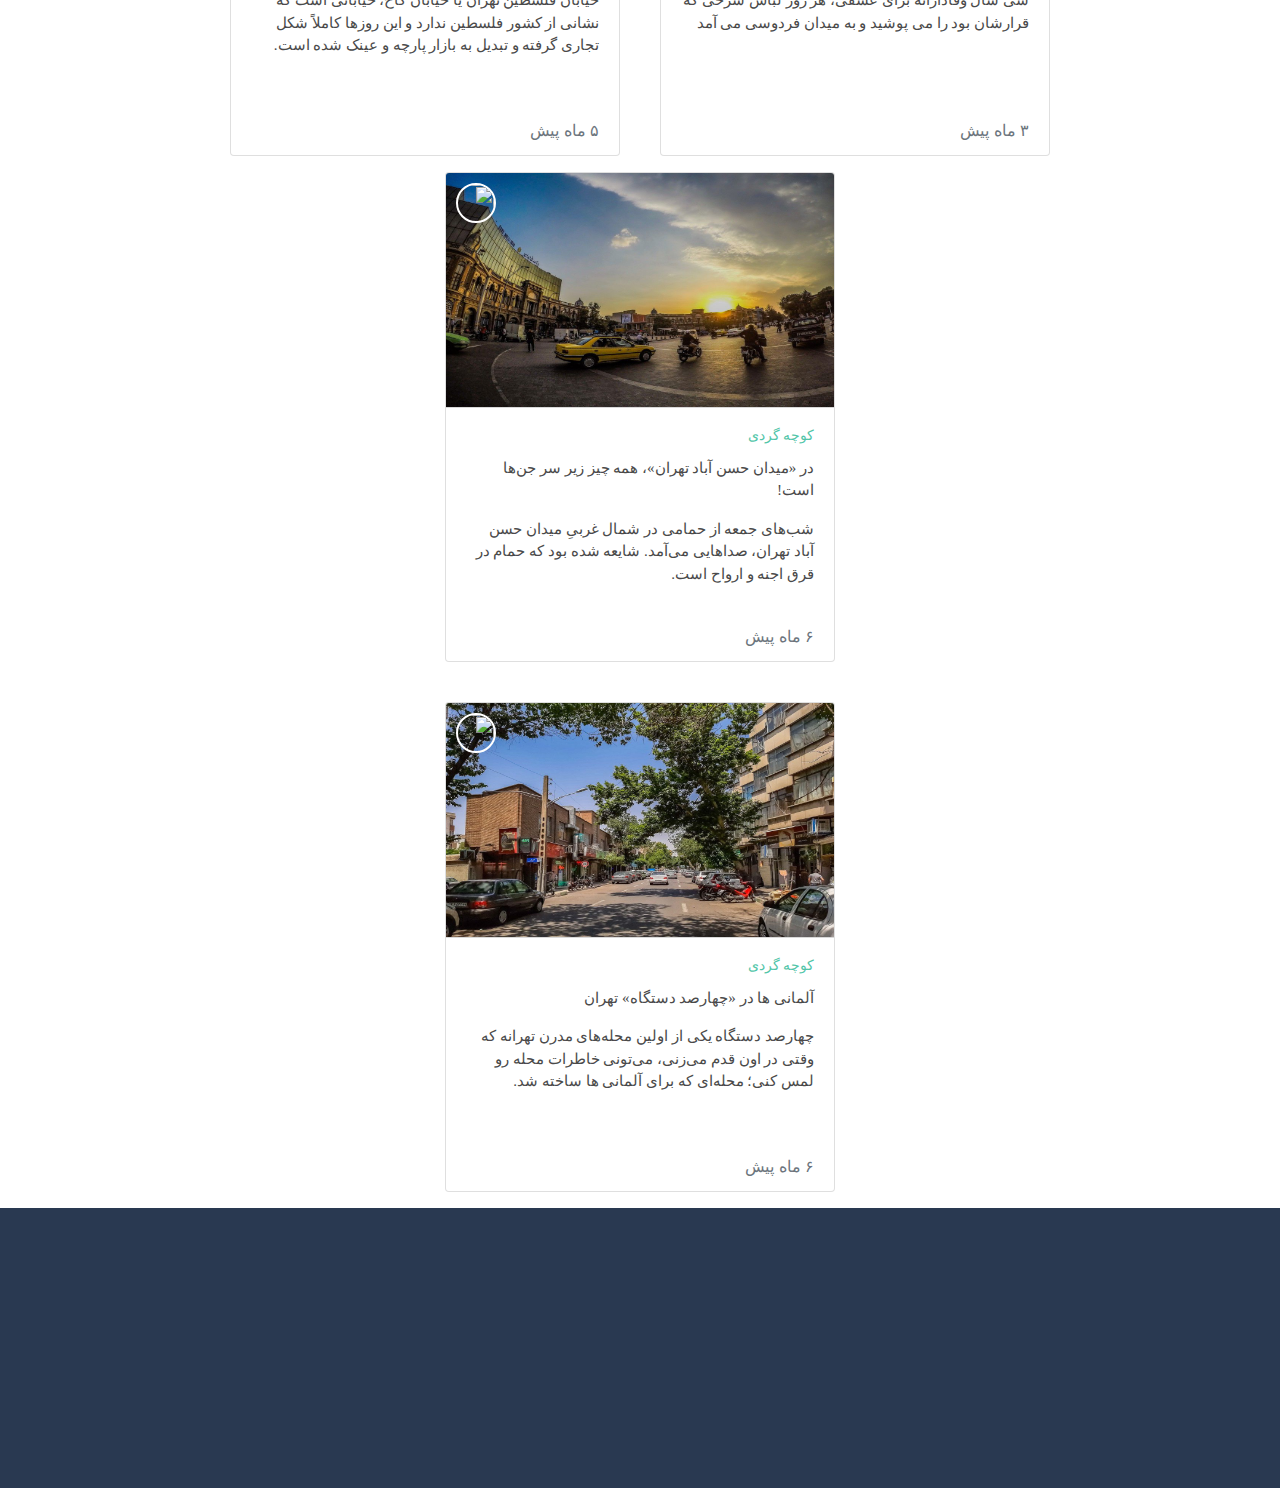
==== commit 10c809a3: "redesign" ====
--- a/index.html
+++ b/index.html
@@ -13,7 +13,7 @@
 	<header>
 		<div class="container">
 			<div class="row row-col-1 no-gutters">
-				<div class="col">
+				<div class="col-md-6">
 					<nav class="navbar navbar-expand">
 						<a href="#">
 							<img src="img/logo.png" class="img-logo">
@@ -28,30 +28,30 @@
 								</li>
 							</ul>
 						</div>
-					</nav>
-				</div>
-					<div class="collapse " id="navbarToggleExternalContent">
-						<div class="row p-4">
-							<div class="col">
-								<h6>دسته بندی‌ها</h6>
-							</div>
-						</div>
-						<div class="row">
-							<div class="col option">
-								<a href="#">بازارگردی</a>
-								<a href="#">خوشمزه گردی</a>
-								<a href="#">زندگی در کوچه</a>
-								<a href="#">قلم هم کوچه ای</a>
-								<a href="#">کوچه گردی</a>
-							</div>
-						</div>
-					</div>
-					<nav class="navbar navbar-light">
-						<button class="navbar-toggler" type="button" data-toggle="collapse" data-target="#navbarToggleExternalContent" aria-controls="navbarToggleExternalContent" aria-expanded="false" aria-label="Toggle navigation">
-							<span class="navbar-toggler-icon"></span>
-						</button>
-					</nav>
-				<div class="col mt-2">
+                    </nav>
+                    <p>
+                        <a href="#collapseExample" data-toggle="collapse">
+                            <svg xmlns="http://www.w3.org/2000/svg" viewBox="0 0 16 16" width="16" height="16"><path d="M8 9a1.5 1.5 0 100-3 1.5 1.5 0 000 3zM1.5 9a1.5 1.5 0 100-3 1.5 1.5 0 000 3zm13 0a1.5 1.5 0 100-3 1.5 1.5 0 000 3z"></path></svg>
+                        </a>
+                    </p>
+                    <div class="collapse" id="collapseExample">
+                        <div class="card- card-body">
+                            <div class="row p-4">
+                                <h6>دسته بندی‌ها</h6>
+                            </div>
+                            <div class="row">
+                                <div class="col option">
+                                    <a href="#">بازارگردی</a>
+                                    <a href="#">خوشمزه گردی</a>
+                                    <a href="#">زندگی در کوچه</a>
+                                    <a href="#">قلم هم کوچه ای</a>
+                                    <a href="#">کوچه گردی</a>
+                                </div>
+                            </div>
+                        </div>
+                    </div>
+                </div>
+				<div class="col-md-5 mt-2">
 					<a href="#">
 						<svg xmlns="http://www.w3.org/2000/svg" viewBox="0 0 16 16" width="16" height="16"><path fill-rule="evenodd" d="M11.5 7a4.499 4.499 0 11-8.998 0A4.499 4.499 0 0111.5 7zm-.82 4.74a6 6 0 111.06-1.06l3.04 3.04a.75.75 0 11-1.06 1.06l-3.04-3.04z"></path></svg>
 					</a>
@@ -61,7 +61,7 @@
 	</header>
 	<div class="container-fluid background mb-5"></div>
 	<div class="container-fluid">
-		<div class="row row-col-3 d-flex justify-content-center">
+		<div class="row  d-flex justify-content-center">
 			<a href="#">
                 <div class="card mb-3">
                     <div class="card-header p-0">
@@ -90,7 +90,6 @@
 				</div>
 				<div class="card-body text-right">
 					<h5 class="card-title">مشاور کوچه</h5>
-					<br>
 					<p class="card-text text-right">‌ خیابان های معروف تهران</p>
 					<p class="card-text">
 						مشاور کوچه می خواهد دست شما را بگیرد و با گفتن از معروف ترین خیابان های تهران شما را به یک تهرانگردی بکر دعوت کند
@@ -121,7 +120,7 @@
 			</div>
 		</a>
 		</div>
-		<div class="row row-col-3 d-flex justify-content-center">
+		<div class="row mt-4 d-flex justify-content-center">
 			<a href="#">
                 <div class="card mb-3">
                     <div class="card-header p-0">
@@ -178,7 +177,7 @@
                 </div>
             </a>
 		</div>
-		<div class="row row-col-3 d-flex justify-content-center">
+		<div class="row mt-4 d-flex justify-content-center">
 			<a href="#">
                 <div class="card mb-3">
                     <div class="card-header p-0">
@@ -234,7 +233,7 @@
                 </div>
             </a>
 		</div>
-		<div class="row row-col-3 d-flex justify-content-center">
+		<div class="row mt-4 d-flex justify-content-center">
 			<a href="#">
                 <div class="card mb-3">
                     <div class="card-header p-0">
@@ -254,8 +253,9 @@
                 </div>
             </a>
 		</div>
-
-
 	</div>
+	<footer class="background-footer">
+		<img src="">
+	</footer>
 </body>
 </html>--- a/style.css
+++ b/style.css
@@ -63,7 +63,6 @@
 	background-color: white;
 	color: white;
 	box-shadow: 0px 0px 10px 6px #E6E6FA;
-	text-decoration: none;
 }
 
 
@@ -82,8 +81,6 @@
 	color: #4a4a4a;
 	float: right;
 	font-size: 15px;
-	direction: rtl;
-	
 }
 
 
@@ -91,8 +88,6 @@
 	font-family: shabnam;
 	color: #51c5a8;
 	font-size: 14px;
-	float: right;
-	direction: rtl;
 }
 
 
@@ -104,4 +99,10 @@
 
 .card-img-top {
 	height: 234px;
-}+}
+
+
+.background-footer {
+	background-color: #293951;
+	height: 280px;
+}
--- a/responsive.css
+++ b/responsive.css
@@ -8,3 +8,30 @@
 
 
 
+<div class="collapse " id="navbarToggleExternalContent">
+						<div class="row p-4">
+							<div class="col">
+								<h6>دسته بندی‌ها</h6>
+							</div>
+						</div>
+						<div class="row">
+							<div class="col option">
+								<a href="#">بازارگردی</a>
+								<a href="#">خوشمزه گردی</a>
+								<a href="#">زندگی در کوچه</a>
+								<a href="#">قلم هم کوچه ای</a>
+								<a href="#">کوچه گردی</a>
+							</div>
+						</div>
+					</div>
+
+
+
+
+
+
+
+
+
+
+					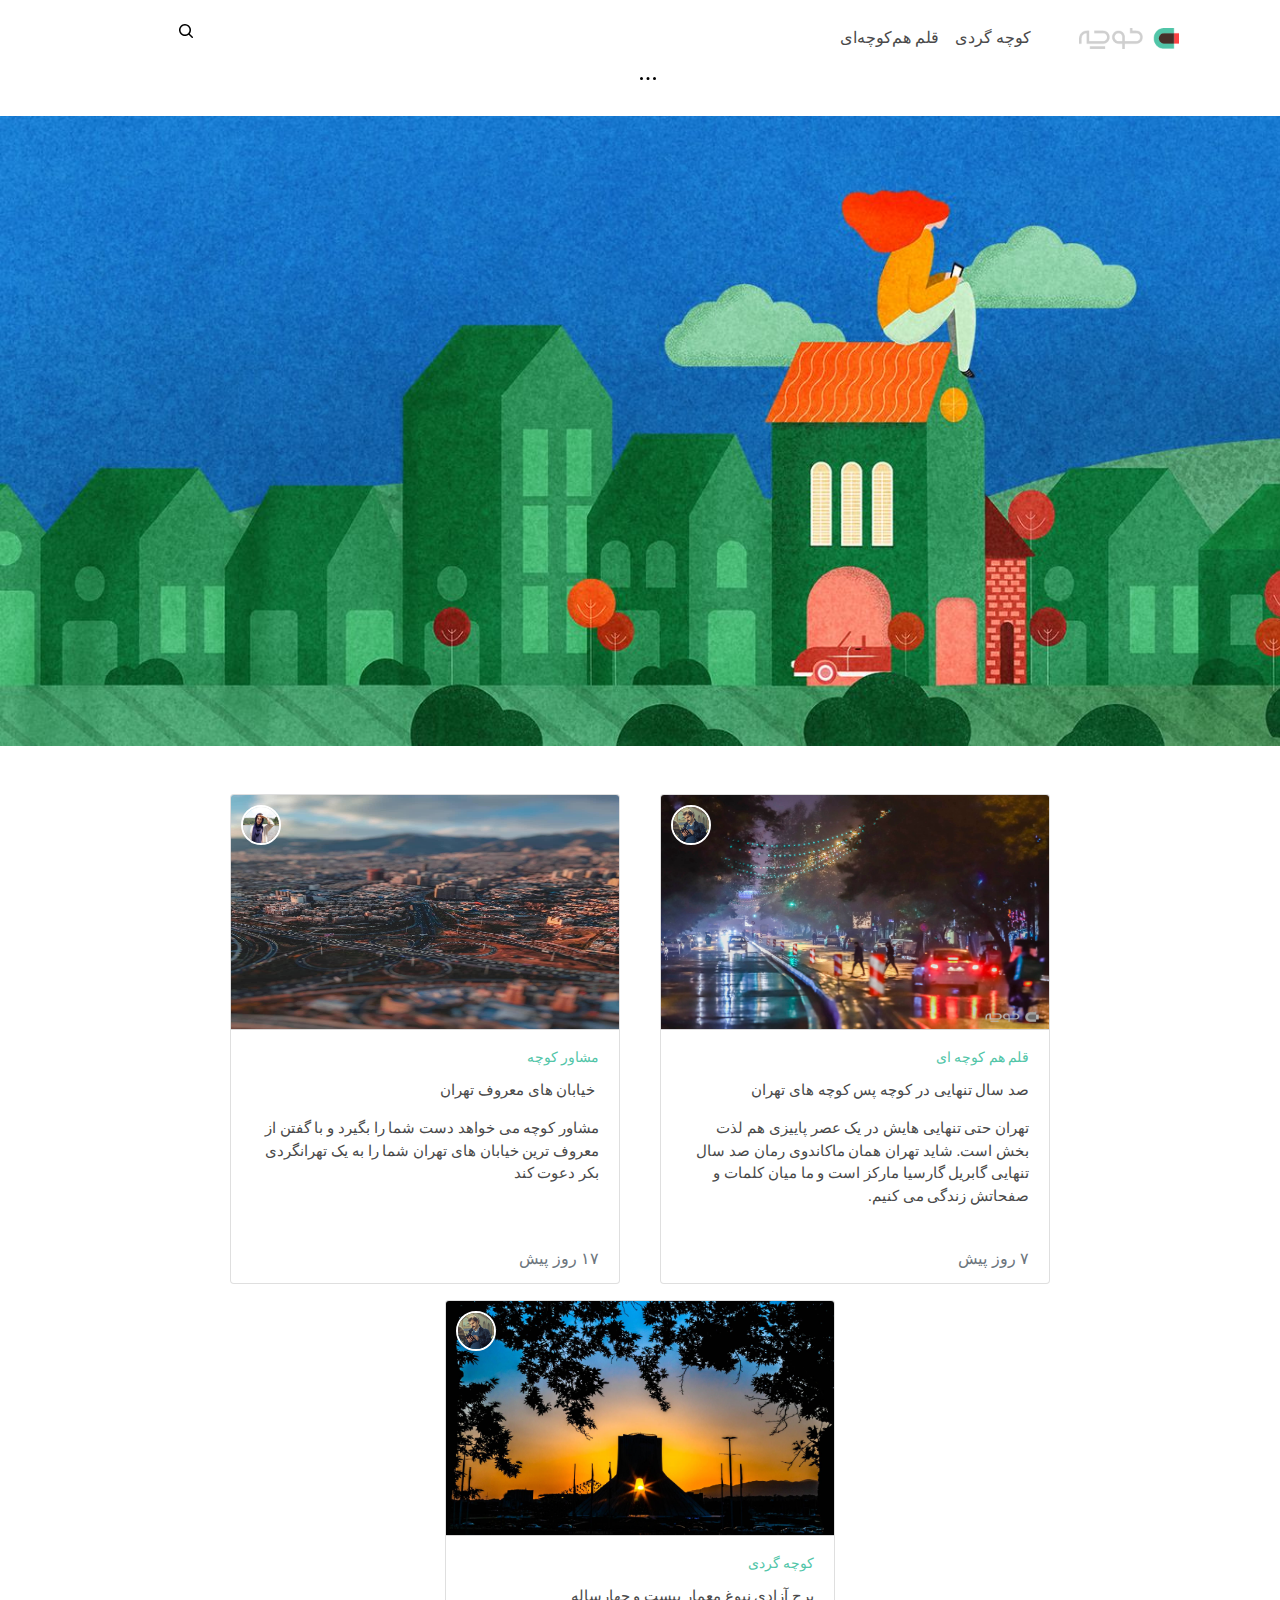
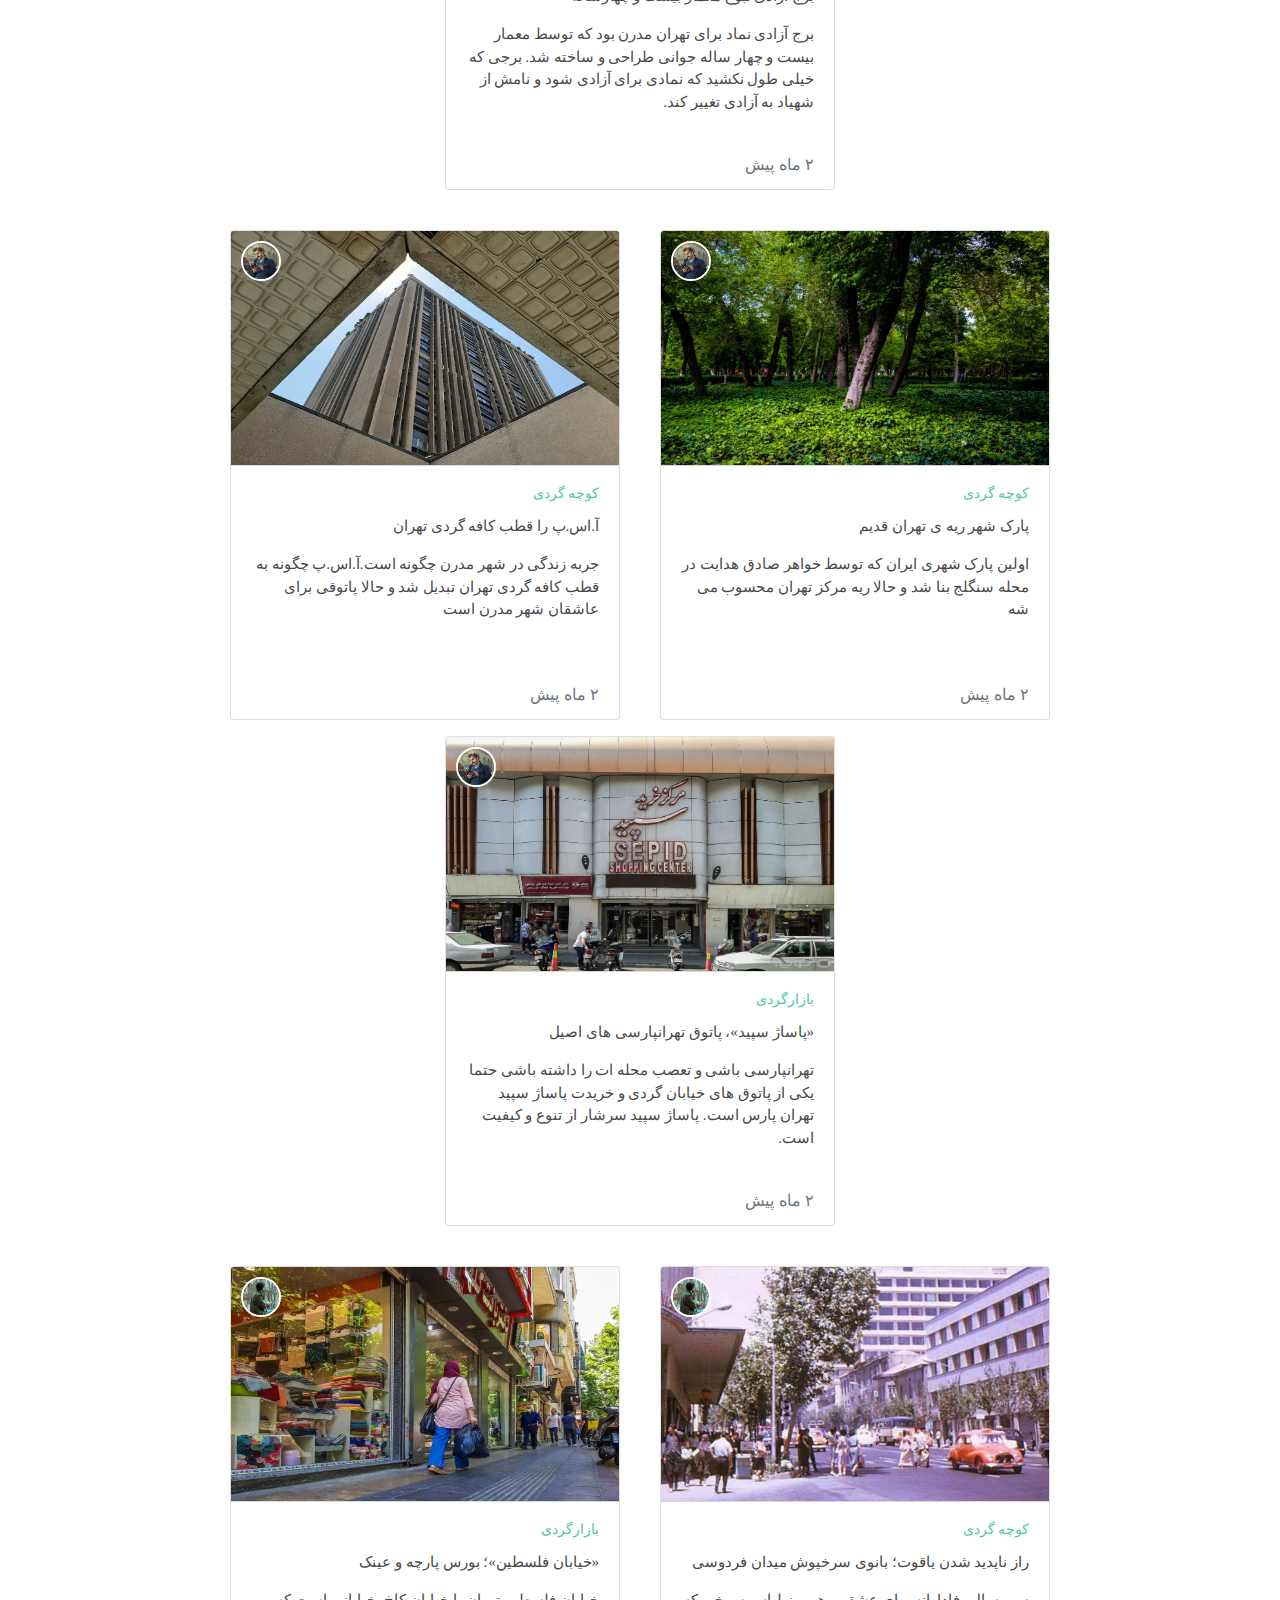
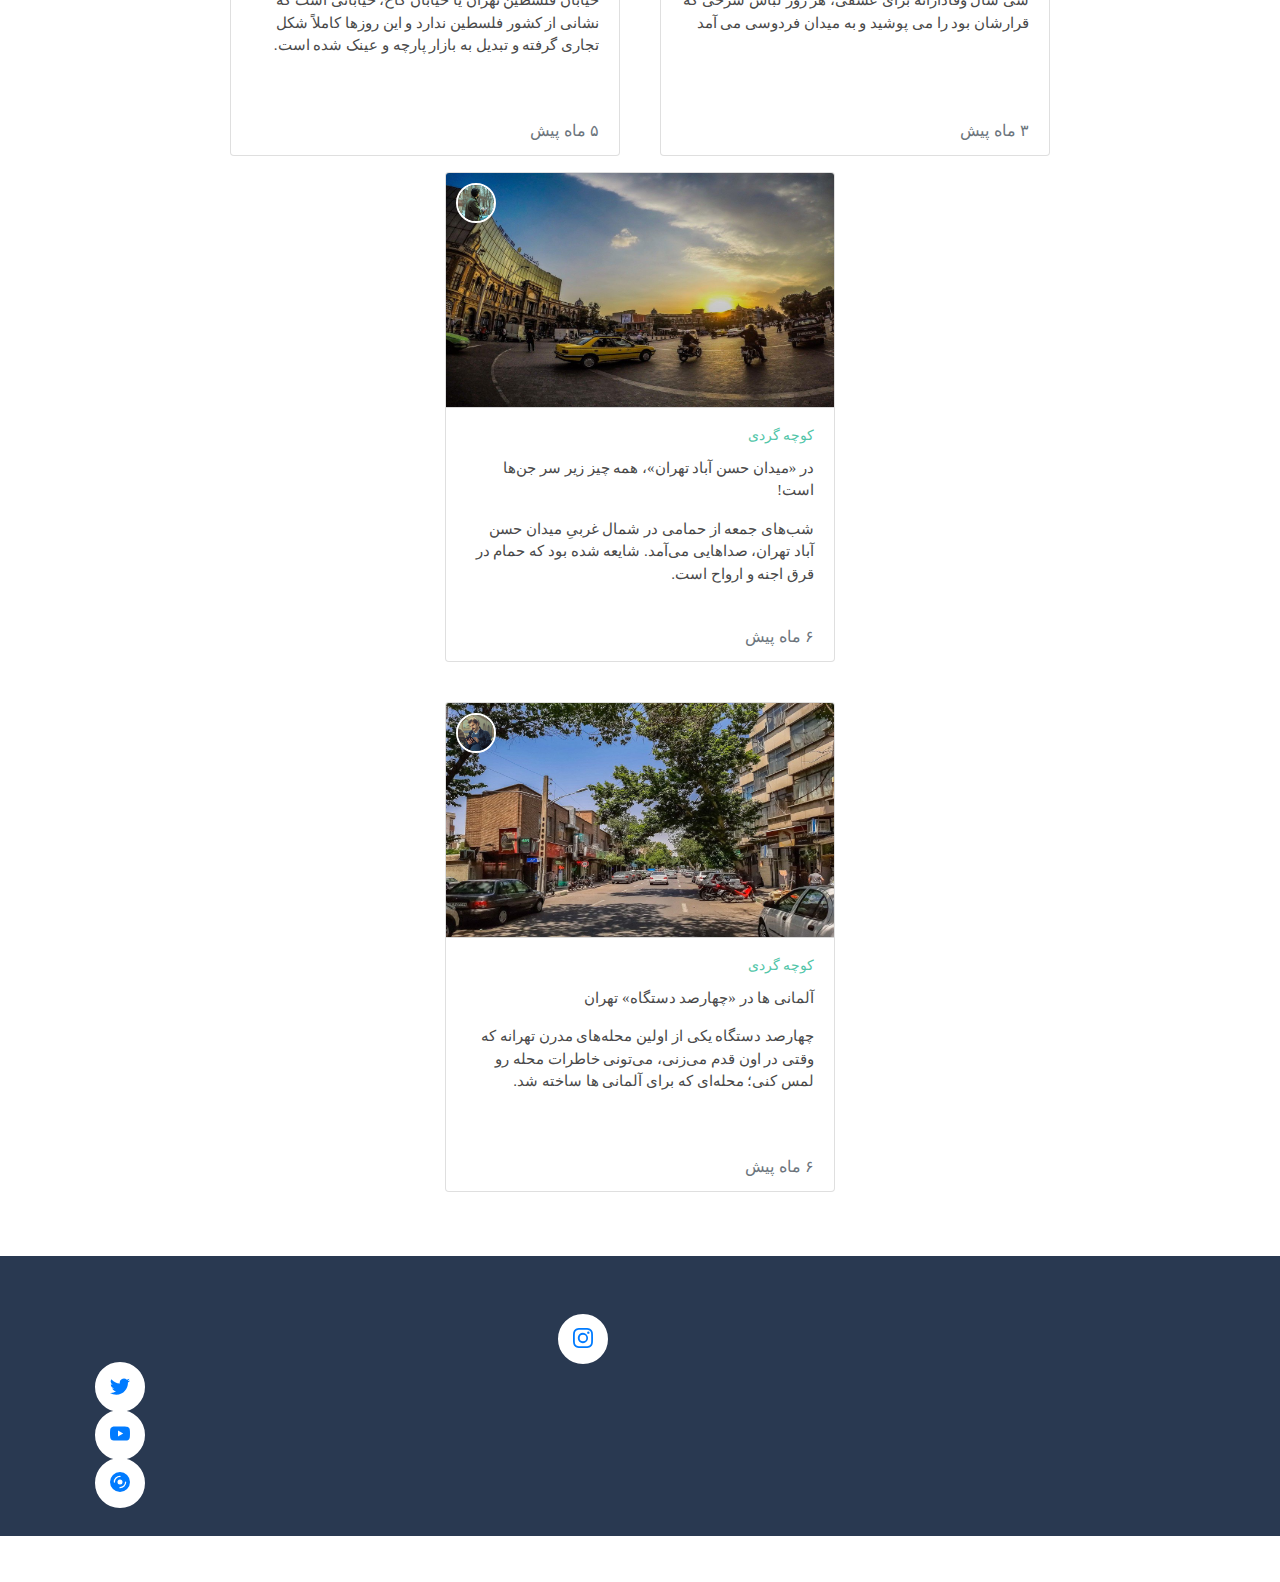
==== commit a5d78c79: "redesign" ====
--- a/index.html
+++ b/index.html
@@ -3,7 +3,8 @@
 <head>
 	<title>کوچه بلاگ</title>
 	<link rel="stylesheet" type="text/css" href="style.css">
-	<link rel="stylesheet" type="text/css" href="responsive.css">
+    <link rel="stylesheet" type="text/css" href="responsive.css">
+    <link rel="index" type="text/css" href="index.html">
 	<link rel="stylesheet" href="https://stackpath.bootstrapcdn.com/bootstrap/4.4.1/css/bootstrap.min.css" integrity="sha384-Vkoo8x4CGsO3+Hhxv8T/Q5PaXtkKtu6ug5TOeNV6gBiFeWPGFN9MuhOf23Q9Ifjh" crossorigin="anonymous">
     <script src="https://code.jquery.com/jquery-3.4.1.slim.min.js" integrity="sha384-J6qa4849blE2+poT4WnyKhv5vZF5SrPo0iEjwBvKU7imGFAV0wwj1yYfoRSJoZ+n" crossorigin="anonymous"></script>
     <script src="https://cdn.jsdelivr.net/npm/popper.js@1.16.0/dist/umd/popper.min.js" integrity="sha384-Q6E9RHvbIyZFJoft+2mJbHaEWldlvI9IOYy5n3zV9zzTtmI3UksdQRVvoxMfooAo" crossorigin="anonymous"></script>
@@ -52,7 +53,7 @@
                     </div>
                 </div>
 				<div class="col-md-5 mt-2">
-					<a href="#">
+					<a href="file:///home/sara/Desktop/project/blog%20%20coocheh/inputSearch.html">
 						<svg xmlns="http://www.w3.org/2000/svg" viewBox="0 0 16 16" width="16" height="16"><path fill-rule="evenodd" d="M11.5 7a4.499 4.499 0 11-8.998 0A4.499 4.499 0 0111.5 7zm-.82 4.74a6 6 0 111.06-1.06l3.04 3.04a.75.75 0 11-1.06 1.06l-3.04-3.04z"></path></svg>
 					</a>
 				</div>
@@ -255,7 +256,41 @@
 		</div>
 	</div>
 	<footer class="background-footer">
-		<img src="">
-	</footer>
+           <div class="container mt-5">
+                <div class="row mt-5 d-flex justify-content-center no-gutters social-footer">
+                    <div class="col-2 mt-5 ">
+                        <a href="#" class="insta rounded-circle">
+                            <svg class="insta-img" xmlns="http://www.w3.org/2000/svg" width="16" height="16" fill="currentColor" class="bi bi-instagram" viewBox="0 0 16 16">
+                                <path d="M8 0C5.829 0 5.556.01 4.703.048 3.85.088 3.269.222 2.76.42a3.917 3.917 0 0 0-1.417.923A3.927 3.927 0 0 0 .42 2.76C.222 3.268.087 3.85.048 4.7.01 5.555 0 5.827 0 8.001c0 2.172.01 2.444.048 3.297.04.852.174 1.433.372 1.942.205.526.478.972.923 1.417.444.445.89.719 1.416.923.51.198 1.09.333 1.942.372C5.555 15.99 5.827 16 8 16s2.444-.01 3.298-.048c.851-.04 1.434-.174 1.943-.372a3.916 3.916 0 0 0 1.416-.923c.445-.445.718-.891.923-1.417.197-.509.332-1.09.372-1.942C15.99 10.445 16 10.173 16 8s-.01-2.445-.048-3.299c-.04-.851-.175-1.433-.372-1.941a3.926 3.926 0 0 0-.923-1.417A3.911 3.911 0 0 0 13.24.42c-.51-.198-1.092-.333-1.943-.372C10.443.01 10.172 0 7.998 0h.003zm-.717 1.442h.718c2.136 0 2.389.007 3.232.046.78.035 1.204.166 1.486.275.373.145.64.319.92.599.28.28.453.546.598.92.11.281.24.705.275 1.485.039.843.047 1.096.047 3.231s-.008 2.389-.047 3.232c-.035.78-.166 1.203-.275 1.485a2.47 2.47 0 0 1-.599.919c-.28.28-.546.453-.92.598-.28.11-.704.24-1.485.276-.843.038-1.096.047-3.232.047s-2.39-.009-3.233-.047c-.78-.036-1.203-.166-1.485-.276a2.478 2.478 0 0 1-.92-.598 2.48 2.48 0 0 1-.6-.92c-.109-.281-.24-.705-.275-1.485-.038-.843-.046-1.096-.046-3.233 0-2.136.008-2.388.046-3.231.036-.78.166-1.204.276-1.486.145-.373.319-.64.599-.92.28-.28.546-.453.92-.598.282-.11.705-.24 1.485-.276.738-.034 1.024-.044 2.515-.045v.002zm4.988 1.328a.96.96 0 1 0 0 1.92.96.96 0 0 0 0-1.92zm-4.27 1.122a4.109 4.109 0 1 0 0 8.217 4.109 4.109 0 0 0 0-8.217zm0 1.441a2.667 2.667 0 1 1 0 5.334 2.667 2.667 0 0 1 0-5.334z"/>
+                            </svg>
+                        </a>
+                    </div>
+                    <div class="col mt-5">
+                        <a href="#" class="twitter rounded-circle">
+                            <svg class="twitter-img" xmlns="http://www.w3.org/2000/svg" width="16" height="16" fill="currentColor" class="bi bi-twitter" viewBox="0 0 16 16">
+                                <path d="M5.026 15c6.038 0 9.341-5.003 9.341-9.334 0-.14 0-.282-.006-.422A6.685 6.685 0 0 0 16 3.542a6.658 6.658 0 0 1-1.889.518 3.301 3.301 0 0 0 1.447-1.817 6.533 6.533 0 0 1-2.087.793A3.286 3.286 0 0 0 7.875 6.03a9.325 9.325 0 0 1-6.767-3.429 3.289 3.289 0 0 0 1.018 4.382A3.323 3.323 0 0 1 .64 6.575v.045a3.288 3.288 0 0 0 2.632 3.218 3.203 3.203 0 0 1-.865.115 3.23 3.23 0 0 1-.614-.057 3.283 3.283 0 0 0 3.067 2.277A6.588 6.588 0 0 1 .78 13.58a6.32 6.32 0 0 1-.78-.045A9.344 9.344 0 0 0 5.026 15z"/>
+                            </svg>
+                        </a>
+                     </div>
+                     <div class="col mt-5">
+                        <a href="#" class="youtube rounded-circle">
+                            <svg class="youtube-img" xmlns="http://www.w3.org/2000/svg" width="16" height="16" fill="currentColor" class="bi bi-youtube" viewBox="0 0 16 16">
+                                <path fill-rule="evenodd" d="M8.051 1.999h.089c.822.003 4.987.033 6.11.335a2.01 2.01 0 0 1 1.415 1.42c.101.38.172.883.22 1.402l.01.104.022.26.008.104c.065.914.073 1.77.074 1.957v.075c-.001.194-.01 1.108-.082 2.06l-.008.105-.009.104c-.05.572-.124 1.14-.235 1.558a2.007 2.007 0 0 1-1.415 1.42c-1.16.312-5.569.334-6.18.335h-.142c-.309 0-1.587-.006-2.927-.052l-.17-.006-.087-.004-.171-.007-.171-.007c-1.11-.049-2.167-.128-2.654-.26a2.007 2.007 0 0 1-1.415-1.419c-.111-.417-.185-.986-.235-1.558L.09 9.82l-.008-.104A31.4 31.4 0 0 1 0 7.68v-.122C.002 7.343.01 6.6.064 5.78l.007-.103.003-.052.008-.104.022-.26.01-.104c.048-.519.119-1.023.22-1.402a2.007 2.007 0 0 1 1.415-1.42c.487-.13 1.544-.21 2.654-.26l.17-.007.172-.006.086-.003.171-.007A99.788 99.788 0 0 1 7.858 2h.193zM6.4 5.209v4.818l4.157-2.408L6.4 5.209z"/>
+                            </svg>
+                        </a>
+                    </div>
+                    <div class="col mt-5">
+                        <a href="#" class="aparat rounded-circle"> 
+                            <svg class="aparat-img" xmlns="http://www.w3.org/2000/svg" width="16" height="16" fill="currentColor" class="bi bi-disc-fill" viewBox="0 0 16 16">
+                                <path fill-rule="evenodd" d="M16 8A8 8 0 1 1 0 8a8 8 0 0 1 16 0zm-6 0a2 2 0 1 1-4 0 2 2 0 0 1 4 0zM4 8a4 4 0 0 1 4-4 .5.5 0 0 0 0-1 5 5 0 0 0-5 5 .5.5 0 0 0 1 0zm9 0a.5.5 0 1 0-1 0 4 4 0 0 1-4 4 .5.5 0 0 0 0 1 5 5 0 0 0 5-5z"/>
+                              </svg>
+                        </a>
+                    </div>
+                </div>
+                <div class="row d-flex justify-content-center no-gutters text-footer social-footer">
+                    <p>وبلاگ کوچه | مجله اختصاصی شبکه اجتماعی کوچه © ۲۰۲۰</p>
+                </div>
+           </div>
+    </footer>
 </body>
 </html>--- a/style.css
+++ b/style.css
@@ -106,3 +106,49 @@
 	background-color: #293951;
 	height: 280px;
 }
+
+
+.inputSearch {
+	margin-top: 150px;
+	width: 400px;
+	height: 53px;
+	font-family: shabnam;
+	text-align: start;
+	
+}
+
+
+.social-footer {
+	align-items: center;
+	flex-direction: column;
+	
+}
+
+
+.input-group-text {
+	margin-top: 150px;
+	width: 44px;
+}
+
+
+.insta , .twitter, .youtube, .aparat {
+	background-color: white;
+	width: 50px;
+	height: 50px;
+}
+
+
+.insta-img, .twitter-img, .youtube-img, .aparat-img {
+	width: 20px;
+	height: 20px;
+	position: relative;
+	margin-top: 12px;
+	margin-left: 13px;
+}
+
+
+.text-footer {
+	color: white;
+	font-size: 12px;
+	margin-top: 100px;
+}--- a/responsive.css
+++ b/responsive.css
@@ -29,9 +29,4 @@
 
 
 
-
-
-
-
-
 					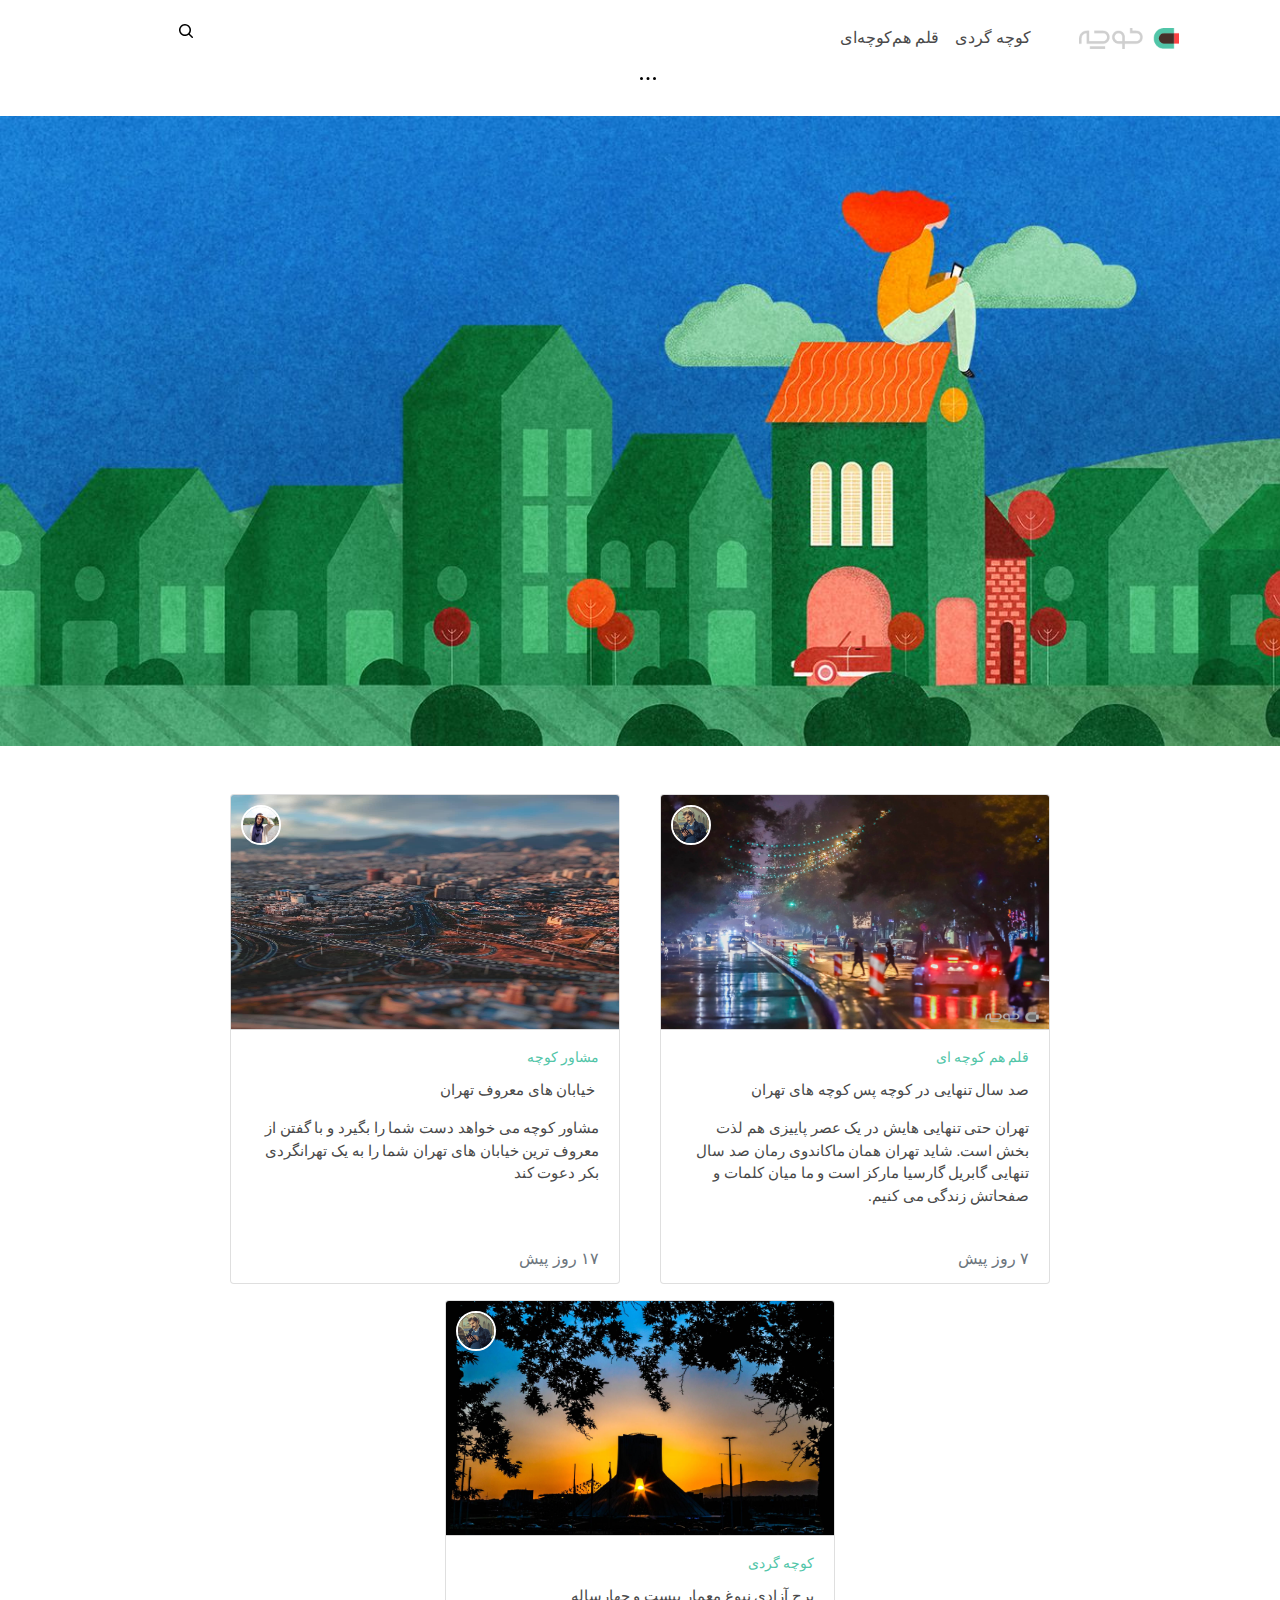
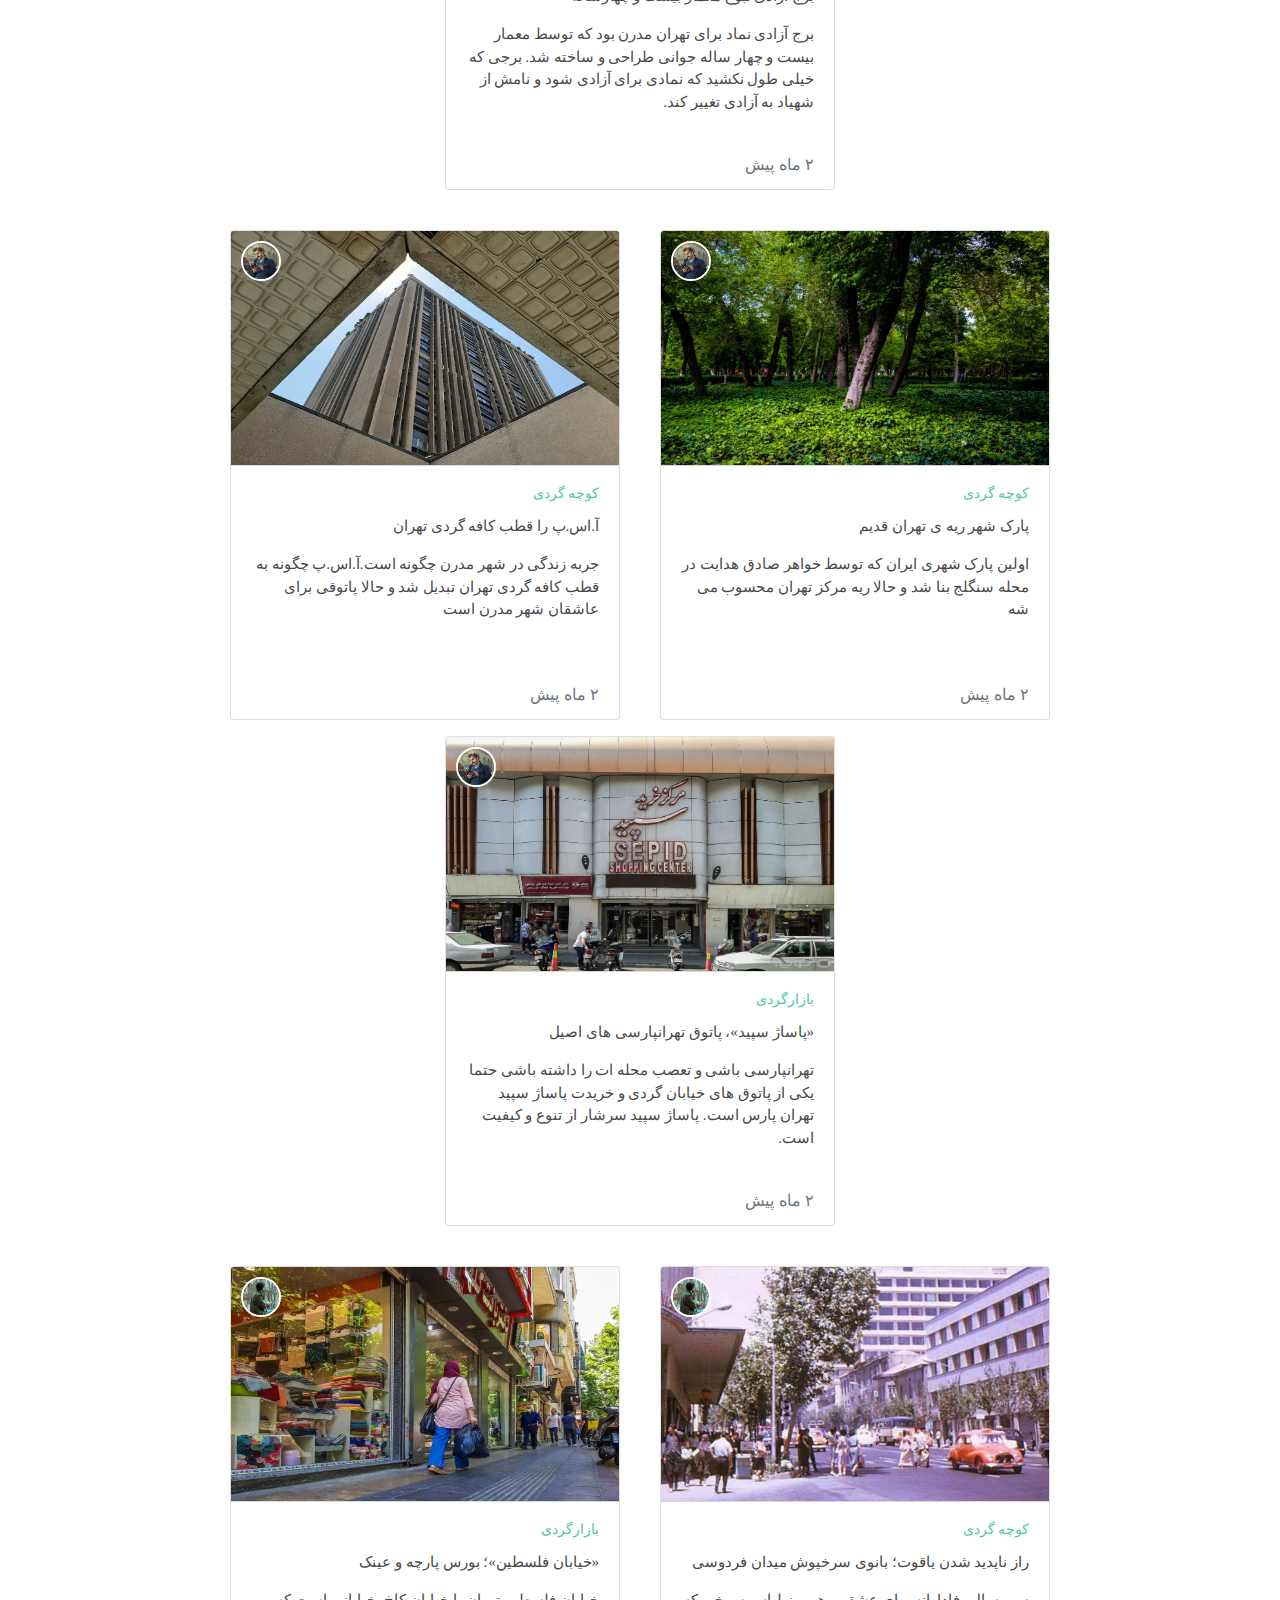
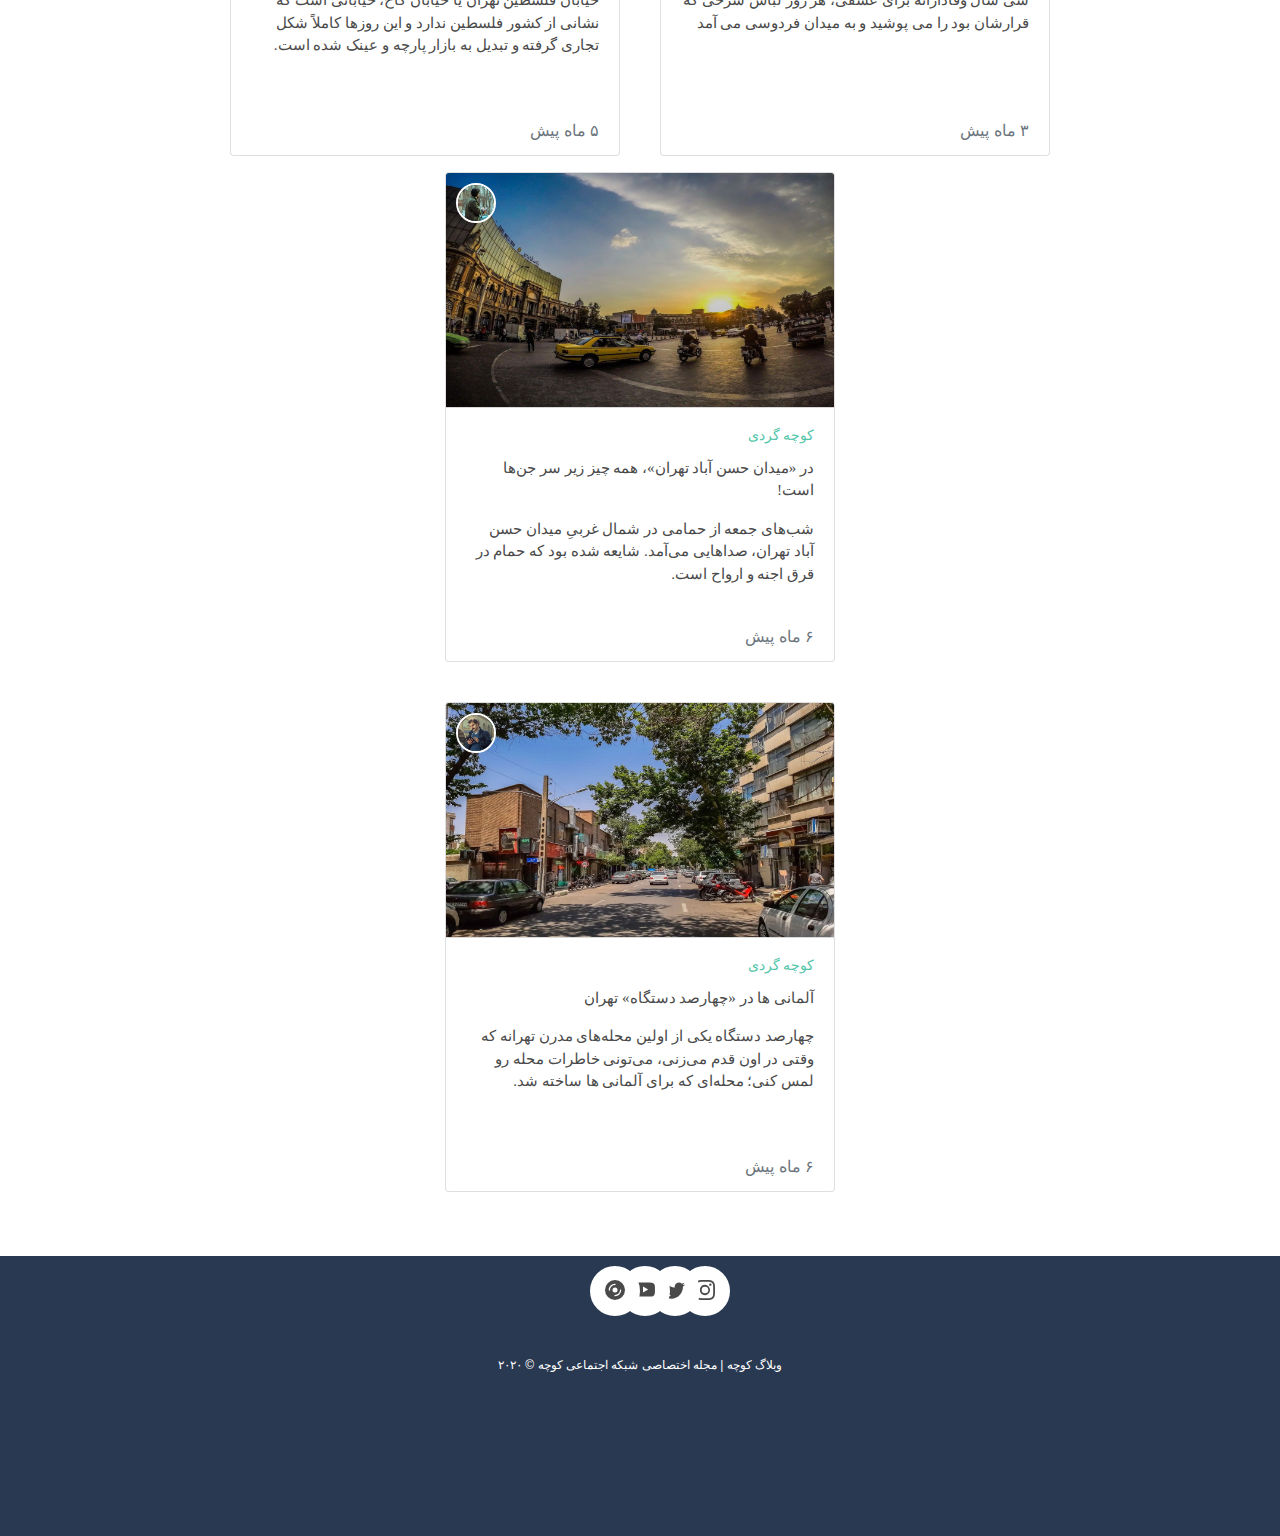
==== commit baa43bee: "redesign" ====
--- a/index.html
+++ b/index.html
@@ -1,38 +1,53 @@
 <!DOCTYPE html>
-<html lang="fa"  dir="rtl">
+<html lang="fa" dir="rtl">
+
 <head>
-	<title>کوچه بلاگ</title>
-	<link rel="stylesheet" type="text/css" href="style.css">
+    <title>کوچه بلاگ</title>
+    <link rel="stylesheet" type="text/css" href="style.css">
     <link rel="stylesheet" type="text/css" href="responsive.css">
     <link rel="index" type="text/css" href="index.html">
-	<link rel="stylesheet" href="https://stackpath.bootstrapcdn.com/bootstrap/4.4.1/css/bootstrap.min.css" integrity="sha384-Vkoo8x4CGsO3+Hhxv8T/Q5PaXtkKtu6ug5TOeNV6gBiFeWPGFN9MuhOf23Q9Ifjh" crossorigin="anonymous">
-    <script src="https://code.jquery.com/jquery-3.4.1.slim.min.js" integrity="sha384-J6qa4849blE2+poT4WnyKhv5vZF5SrPo0iEjwBvKU7imGFAV0wwj1yYfoRSJoZ+n" crossorigin="anonymous"></script>
-    <script src="https://cdn.jsdelivr.net/npm/popper.js@1.16.0/dist/umd/popper.min.js" integrity="sha384-Q6E9RHvbIyZFJoft+2mJbHaEWldlvI9IOYy5n3zV9zzTtmI3UksdQRVvoxMfooAo" crossorigin="anonymous"></script>
-    <script src="https://stackpath.bootstrapcdn.com/bootstrap/4.4.1/js/bootstrap.min.js" integrity="sha384-wfSDF2E50Y2D1uUdj0O3uMBJnjuUD4Ih7YwaYd1iqfktj0Uod8GCExl3Og8ifwB6" crossorigin="anonymous"></script>
+    <link rel="stylesheet" href="https://stackpath.bootstrapcdn.com/bootstrap/4.4.1/css/bootstrap.min.css"
+        integrity="sha384-Vkoo8x4CGsO3+Hhxv8T/Q5PaXtkKtu6ug5TOeNV6gBiFeWPGFN9MuhOf23Q9Ifjh" crossorigin="anonymous">
+    <script src="https://code.jquery.com/jquery-3.4.1.slim.min.js"
+        integrity="sha384-J6qa4849blE2+poT4WnyKhv5vZF5SrPo0iEjwBvKU7imGFAV0wwj1yYfoRSJoZ+n"
+        crossorigin="anonymous"></script>
+    <script src="https://cdn.jsdelivr.net/npm/popper.js@1.16.0/dist/umd/popper.min.js"
+        integrity="sha384-Q6E9RHvbIyZFJoft+2mJbHaEWldlvI9IOYy5n3zV9zzTtmI3UksdQRVvoxMfooAo"
+        crossorigin="anonymous"></script>
+    <script src="https://stackpath.bootstrapcdn.com/bootstrap/4.4.1/js/bootstrap.min.js"
+        integrity="sha384-wfSDF2E50Y2D1uUdj0O3uMBJnjuUD4Ih7YwaYd1iqfktj0Uod8GCExl3Og8ifwB6"
+        crossorigin="anonymous"></script>
 </head>
+
 <body>
-	<header>
-		<div class="container">
-			<div class="row row-col-1 no-gutters">
-				<div class="col-md-6">
-					<nav class="navbar navbar-expand">
-						<a href="#">
-							<img src="img/logo.png" class="img-logo">
-						</a>
-						<div class="collapse navbar-collapse" id="navbarToggleExternalContent">
-							<ul class="navbar-nav">
-								<li class="nav-item">
-									<a href="https://coocheh.com/blog/tag/coochehgardi/" class="nav-link text">کوچه گردی</a>
-								</li>
-								<li class="nav-item">
-									<a href="https://coocheh.com/blog/tag/hamcoocheh/" class="nav-link text">قلم هم‌کوچه‌ای</a>
-								</li>
-							</ul>
-						</div>
+    <header>
+        <div class="container">
+            <div class="row row-col-1 no-gutters">
+                <div class="col-md-6">
+                    <nav class="navbar navbar-expand">
+                        <a href="#">
+                            <img src="img/logo.png" class="img-logo">
+                        </a>
+                        <div class="collapse navbar-collapse" id="navbarToggleExternalContent">
+                            <ul class="navbar-nav">
+                                <li class="nav-item">
+                                    <a href="https://coocheh.com/blog/tag/coochehgardi/" class="nav-link text">کوچه
+                                        گردی</a>
+                                </li>
+                                <li class="nav-item">
+                                    <a href="https://coocheh.com/blog/tag/hamcoocheh/" class="nav-link text">قلم
+                                        هم‌کوچه‌ای</a>
+                                </li>
+                            </ul>
+                        </div>
                     </nav>
                     <p>
                         <a href="#collapseExample" data-toggle="collapse">
-                            <svg xmlns="http://www.w3.org/2000/svg" viewBox="0 0 16 16" width="16" height="16"><path d="M8 9a1.5 1.5 0 100-3 1.5 1.5 0 000 3zM1.5 9a1.5 1.5 0 100-3 1.5 1.5 0 000 3zm13 0a1.5 1.5 0 100-3 1.5 1.5 0 000 3z"></path></svg>
+                            <svg xmlns="http://www.w3.org/2000/svg" viewBox="0 0 16 16" width="16" height="16">
+                                <path
+                                    d="M8 9a1.5 1.5 0 100-3 1.5 1.5 0 000 3zM1.5 9a1.5 1.5 0 100-3 1.5 1.5 0 000 3zm13 0a1.5 1.5 0 100-3 1.5 1.5 0 000 3z">
+                                </path>
+                            </svg>
                         </a>
                     </p>
                     <div class="collapse" id="collapseExample">
@@ -52,18 +67,22 @@
                         </div>
                     </div>
                 </div>
-				<div class="col-md-5 mt-2">
-					<a href="file:///home/sara/Desktop/project/blog%20%20coocheh/inputSearch.html">
-						<svg xmlns="http://www.w3.org/2000/svg" viewBox="0 0 16 16" width="16" height="16"><path fill-rule="evenodd" d="M11.5 7a4.499 4.499 0 11-8.998 0A4.499 4.499 0 0111.5 7zm-.82 4.74a6 6 0 111.06-1.06l3.04 3.04a.75.75 0 11-1.06 1.06l-3.04-3.04z"></path></svg>
-					</a>
-				</div>
-			</div>
-		</div>
-	</header>
-	<div class="container-fluid background mb-5"></div>
-	<div class="container-fluid">
-		<div class="row  d-flex justify-content-center">
-			<a href="#">
+                <div class="col-md-5 mt-2">
+                    <a href="file:///home/sara/Desktop/project/blog%20%20coocheh/inputSearch.html">
+                        <svg xmlns="http://www.w3.org/2000/svg" viewBox="0 0 16 16" width="16" height="16">
+                            <path fill-rule="evenodd"
+                                d="M11.5 7a4.499 4.499 0 11-8.998 0A4.499 4.499 0 0111.5 7zm-.82 4.74a6 6 0 111.06-1.06l3.04 3.04a.75.75 0 11-1.06 1.06l-3.04-3.04z">
+                            </path>
+                        </svg>
+                    </a>
+                </div>
+            </div>
+        </div>
+    </header>
+    <div class="container-fluid background mb-5"></div>
+    <div class="container-fluid">
+        <div class="row  d-flex justify-content-center">
+            <a href="#">
                 <div class="card mb-3">
                     <div class="card-header p-0">
                         <img class="card-img-top" src="img/alley.jpg" alt="Card image cap">
@@ -83,46 +102,47 @@
                     </div>
                 </div>
             </a>
-		<a href="#">
-			<div class="card mb-3">
-				<div class="card-header p-0">
-					<img class="card-img-top" src="img/street.jpeg" alt="Card image cap">
-					<img src="img/user2.jpg" class="rounded-circle">
-				</div>
-				<div class="card-body text-right">
-					<h5 class="card-title">مشاور کوچه</h5>
-					<p class="card-text text-right">‌ خیابان های معروف تهران</p>
-					<p class="card-text">
-						مشاور کوچه می خواهد دست شما را بگیرد و با گفتن از معروف ترین خیابان های تهران شما را به یک تهرانگردی بکر دعوت کند
-					</p>
-				</div>
-				<div class="card-footer text-muted text-right" style="background-color: unset; border: unset;">
-					۱۷ روز پیش
-				</div>
-			</div>
-		</a>
-		<a href="#">
-			<div class="card mb-3">
-				<div class="card-header p-0">
-					<img class="card-img-top" src="img/azadi.jpg" alt="Card image cap">
-					<img src="img/user1.jpeg" class="rounded-circle">
-				</div>
-				<div class="card-body text-right">
-					<h5 class="card-title">کوچه گردی</h5>
-					<p class="card-text">برج آزادی نبوغ معمار بیست و چهارساله</p>
-					<p class="card-text">
-						برج آزادی نماد برای تهران مدرن بود که توسط معمار بیست و چهار ساله جوانی طراحی و ساخته شد.
-						 برجی که خیلی طول نکشید که نمادی برای آزادی شود و نامش از شهیاد به آزادی تغییر کند.
-					</p>
-				</div>
-				<div class="card-footer text-muted text-right" style="background-color: unset; border: unset;">
-					۲ ماه پیش
-				</div>
-			</div>
-		</a>
-		</div>
-		<div class="row mt-4 d-flex justify-content-center">
-			<a href="#">
+            <a href="#">
+                <div class="card mb-3">
+                    <div class="card-header p-0">
+                        <img class="card-img-top" src="img/street.jpeg" alt="Card image cap">
+                        <img src="img/user2.jpg" class="rounded-circle">
+                    </div>
+                    <div class="card-body text-right">
+                        <h5 class="card-title">مشاور کوچه</h5>
+                        <p class="card-text text-right">‌ خیابان های معروف تهران</p>
+                        <p class="card-text">
+                            مشاور کوچه می خواهد دست شما را بگیرد و با گفتن از معروف ترین خیابان های تهران شما را به یک
+                            تهرانگردی بکر دعوت کند
+                        </p>
+                    </div>
+                    <div class="card-footer text-muted text-right" style="background-color: unset; border: unset;">
+                        ۱۷ روز پیش
+                    </div>
+                </div>
+            </a>
+            <a href="#">
+                <div class="card mb-3">
+                    <div class="card-header p-0">
+                        <img class="card-img-top" src="img/azadi.jpg" alt="Card image cap">
+                        <img src="img/user1.jpeg" class="rounded-circle">
+                    </div>
+                    <div class="card-body text-right">
+                        <h5 class="card-title">کوچه گردی</h5>
+                        <p class="card-text">برج آزادی نبوغ معمار بیست و چهارساله</p>
+                        <p class="card-text">
+                            برج آزادی نماد برای تهران مدرن بود که توسط معمار بیست و چهار ساله جوانی طراحی و ساخته شد.
+                            برجی که خیلی طول نکشید که نمادی برای آزادی شود و نامش از شهیاد به آزادی تغییر کند.
+                        </p>
+                    </div>
+                    <div class="card-footer text-muted text-right" style="background-color: unset; border: unset;">
+                        ۲ ماه پیش
+                    </div>
+                </div>
+            </a>
+        </div>
+        <div class="row mt-4 d-flex justify-content-center">
+            <a href="#">
                 <div class="card mb-3">
                     <div class="card-header p-0">
                         <img class="card-img-top" src="img/tree.jpg" alt="Card image cap">
@@ -132,15 +152,16 @@
                         <h5 class="card-title">کوچه گردی</h5>
                         <p class="card-text">پارک شهر ریه ی تهران قدیم</p>
                         <p class="card-text">
-                            اولین پارک شهری ایران که توسط خواهر صادق هدایت در محله سنگلج بنا شد و حالا ریه مرکز تهران محسوب می شه
+                            اولین پارک شهری ایران که توسط خواهر صادق هدایت در محله سنگلج بنا شد و حالا ریه مرکز تهران
+                            محسوب می شه
                         </p>
                     </div>
                     <div class="card-footer text-muted text-right" style="background-color: unset; border: unset;">
                         ۲ ماه پیش
                     </div>
                 </div>
-			</a>
-			<a href="#">
+            </a>
+            <a href="#">
                 <div class="card mb-3">
                     <div class="card-header p-0">
                         <img class="card-img-top" src="img/asp.jpg" alt="Card image cap">
@@ -150,15 +171,16 @@
                         <h5 class="card-title">کوچه گردی</h5>
                         <p class="card-text">آ.اس.پ را قطب کافه گردی تهران</p>
                         <p class="card-text">
-                            جربه زندگی در شهر مدرن چگونه است.آ.اس.پ چگونه به قطب کافه گردی تهران تبدیل شد و حالا پاتوقی برای عاشقان شهر مدرن است
+                            جربه زندگی در شهر مدرن چگونه است.آ.اس.پ چگونه به قطب کافه گردی تهران تبدیل شد و حالا پاتوقی
+                            برای عاشقان شهر مدرن است
                         </p>
                     </div>
                     <div class="card-footer text-muted text-right" style="background-color: unset; border: unset;">
                         ۲ ماه پیش
                     </div>
                 </div>
-			</a>
-			<a href="#">
+            </a>
+            <a href="#">
                 <div class="card mb-3">
                     <div class="card-header p-0">
                         <img class="card-img-top" src="img/sepid.jpg" alt="Card image cap">
@@ -168,18 +190,19 @@
                         <h5 class="card-title">بازارگردی</h5>
                         <p class="card-text">«پاساژ سپید»، پاتوق تهرانپارسی های اصیل</p>
                         <p class="card-text">
-							تهرانپارسی باشی و تعصب محله ات را داشته باشی حتما یکی از پاتوق های خیابان گردی و خریدت پاساژ سپید تهران پارس است. 
-							پاساژ سپید سرشار از تنوع و کیفیت است.
-                        </p>
-                    </div>
-                    <div class="card-footer text-muted text-right" style="background-color: unset; border: unset;">
-						۲ ماه پیش
-                    </div>
-                </div>
-            </a>
-		</div>
-		<div class="row mt-4 d-flex justify-content-center">
-			<a href="#">
+                            تهرانپارسی باشی و تعصب محله ات را داشته باشی حتما یکی از پاتوق های خیابان گردی و خریدت پاساژ
+                            سپید تهران پارس است.
+                            پاساژ سپید سرشار از تنوع و کیفیت است.
+                        </p>
+                    </div>
+                    <div class="card-footer text-muted text-right" style="background-color: unset; border: unset;">
+                        ۲ ماه پیش
+                    </div>
+                </div>
+            </a>
+        </div>
+        <div class="row mt-4 d-flex justify-content-center">
+            <a href="#">
                 <div class="card mb-3">
                     <div class="card-header p-0">
                         <img class="card-img-top" src="img/old-street.jpg" alt="Card image cap">
@@ -189,15 +212,16 @@
                         <h5 class="card-title">کوچه گردی</h5>
                         <p class="card-text">راز ناپدید شدن یاقوت؛ بانوی سرخپوش میدان فردوسی</p>
                         <p class="card-text">
-							سی سال وفادارانه برای عشقی، هر روز لباس سرخی که قرارشان بود را می پوشید و به میدان فردوسی می آمد
-                        </p>
-                    </div>
-                    <div class="card-footer text-muted text-right" style="background-color: unset; border: unset;">
-						۳ ماه پیش
-                    </div>
-                </div>
-			</a>
-			<a href="#">
+                            سی سال وفادارانه برای عشقی، هر روز لباس سرخی که قرارشان بود را می پوشید و به میدان فردوسی می
+                            آمد
+                        </p>
+                    </div>
+                    <div class="card-footer text-muted text-right" style="background-color: unset; border: unset;">
+                        ۳ ماه پیش
+                    </div>
+                </div>
+            </a>
+            <a href="#">
                 <div class="card mb-3">
                     <div class="card-header p-0">
                         <img class="card-img-top" src="img/walking.jpg" alt="Card image cap">
@@ -207,15 +231,16 @@
                         <h5 class="card-title">بازارگردی</h5>
                         <p class="card-text">«خیابان فلسطین»؛ بورس پارچه و عینک</p>
                         <p class="card-text">
-							خیابان فلسطین تهران یا خیابان کاخ، خیابانی است که نشانی از کشور فلسطین ندارد و این روزها کاملاً شکل تجاری گرفته و تبدیل به بازار پارچه و عینک شده است.
-                        </p>
-                    </div>
-                    <div class="card-footer text-muted text-right" style="background-color: unset; border: unset;">
-						۵ ماه پیش
-                    </div>
-                </div>
-			</a>
-			<a href="#">
+                            خیابان فلسطین تهران یا خیابان کاخ، خیابانی است که نشانی از کشور فلسطین ندارد و این روزها
+                            کاملاً شکل تجاری گرفته و تبدیل به بازار پارچه و عینک شده است.
+                        </p>
+                    </div>
+                    <div class="card-footer text-muted text-right" style="background-color: unset; border: unset;">
+                        ۵ ماه پیش
+                    </div>
+                </div>
+            </a>
+            <a href="#">
                 <div class="card mb-3">
                     <div class="card-header p-0">
                         <img class="card-img-top" src="img/square.jpg" alt="Card image cap">
@@ -225,17 +250,18 @@
                         <h5 class="card-title">کوچه گردی</h5>
                         <p class="card-text">در «میدان حسن آباد تهران»، همه چیز زیر سر جن‌ها است!</p>
                         <p class="card-text">
-							شب‌های جمعه از حمامی در شمال غربیِ میدان حسن آباد تهران، صداهایی می‌آمد. شایعه شده بود که حمام در قرق اجنه و ارواح است.
-                        </p>
-                    </div>
-                    <div class="card-footer text-muted text-right" style="background-color: unset; border: unset;">
-						۶ ماه پیش
-                    </div>
-                </div>
-            </a>
-		</div>
-		<div class="row mt-4 d-flex justify-content-center">
-			<a href="#">
+                            شب‌های جمعه از حمامی در شمال غربیِ میدان حسن آباد تهران، صداهایی می‌آمد. شایعه شده بود که
+                            حمام در قرق اجنه و ارواح است.
+                        </p>
+                    </div>
+                    <div class="card-footer text-muted text-right" style="background-color: unset; border: unset;">
+                        ۶ ماه پیش
+                    </div>
+                </div>
+            </a>
+        </div>
+        <div class="row mt-4 d-flex justify-content-center">
+            <a href="#">
                 <div class="card mb-3">
                     <div class="card-header p-0">
                         <img class="card-img-top" src="img/400-dastgah.jpg" alt="Card image cap">
@@ -245,52 +271,62 @@
                         <h5 class="card-title">کوچه گردی</h5>
                         <p class="card-text">آلمانی ‌ها در «چهارصد دستگاه» تهران</p>
                         <p class="card-text">
-							چهارصد دستگاه یکی از اولین محله‌های مدرن تهرانه که وقتی در اون قدم می‌زنی، می‌تونی خاطرات محله رو لمس کنی؛ محله‌ای که برای آلمانی‌ ها ساخته شد.
-                        </p>
-                    </div>
-                    <div class="card-footer text-muted text-right" style="background-color: unset; border: unset;">
-						۶ ماه پیش
-                    </div>
-                </div>
-            </a>
-		</div>
-	</div>
-	<footer class="background-footer">
-           <div class="container mt-5">
-                <div class="row mt-5 d-flex justify-content-center no-gutters social-footer">
-                    <div class="col-2 mt-5 ">
-                        <a href="#" class="insta rounded-circle">
-                            <svg class="insta-img" xmlns="http://www.w3.org/2000/svg" width="16" height="16" fill="currentColor" class="bi bi-instagram" viewBox="0 0 16 16">
-                                <path d="M8 0C5.829 0 5.556.01 4.703.048 3.85.088 3.269.222 2.76.42a3.917 3.917 0 0 0-1.417.923A3.927 3.927 0 0 0 .42 2.76C.222 3.268.087 3.85.048 4.7.01 5.555 0 5.827 0 8.001c0 2.172.01 2.444.048 3.297.04.852.174 1.433.372 1.942.205.526.478.972.923 1.417.444.445.89.719 1.416.923.51.198 1.09.333 1.942.372C5.555 15.99 5.827 16 8 16s2.444-.01 3.298-.048c.851-.04 1.434-.174 1.943-.372a3.916 3.916 0 0 0 1.416-.923c.445-.445.718-.891.923-1.417.197-.509.332-1.09.372-1.942C15.99 10.445 16 10.173 16 8s-.01-2.445-.048-3.299c-.04-.851-.175-1.433-.372-1.941a3.926 3.926 0 0 0-.923-1.417A3.911 3.911 0 0 0 13.24.42c-.51-.198-1.092-.333-1.943-.372C10.443.01 10.172 0 7.998 0h.003zm-.717 1.442h.718c2.136 0 2.389.007 3.232.046.78.035 1.204.166 1.486.275.373.145.64.319.92.599.28.28.453.546.598.92.11.281.24.705.275 1.485.039.843.047 1.096.047 3.231s-.008 2.389-.047 3.232c-.035.78-.166 1.203-.275 1.485a2.47 2.47 0 0 1-.599.919c-.28.28-.546.453-.92.598-.28.11-.704.24-1.485.276-.843.038-1.096.047-3.232.047s-2.39-.009-3.233-.047c-.78-.036-1.203-.166-1.485-.276a2.478 2.478 0 0 1-.92-.598 2.48 2.48 0 0 1-.6-.92c-.109-.281-.24-.705-.275-1.485-.038-.843-.046-1.096-.046-3.233 0-2.136.008-2.388.046-3.231.036-.78.166-1.204.276-1.486.145-.373.319-.64.599-.92.28-.28.546-.453.92-.598.282-.11.705-.24 1.485-.276.738-.034 1.024-.044 2.515-.045v.002zm4.988 1.328a.96.96 0 1 0 0 1.92.96.96 0 0 0 0-1.92zm-4.27 1.122a4.109 4.109 0 1 0 0 8.217 4.109 4.109 0 0 0 0-8.217zm0 1.441a2.667 2.667 0 1 1 0 5.334 2.667 2.667 0 0 1 0-5.334z"/>
-                            </svg>
-                        </a>
-                    </div>
-                    <div class="col mt-5">
-                        <a href="#" class="twitter rounded-circle">
-                            <svg class="twitter-img" xmlns="http://www.w3.org/2000/svg" width="16" height="16" fill="currentColor" class="bi bi-twitter" viewBox="0 0 16 16">
-                                <path d="M5.026 15c6.038 0 9.341-5.003 9.341-9.334 0-.14 0-.282-.006-.422A6.685 6.685 0 0 0 16 3.542a6.658 6.658 0 0 1-1.889.518 3.301 3.301 0 0 0 1.447-1.817 6.533 6.533 0 0 1-2.087.793A3.286 3.286 0 0 0 7.875 6.03a9.325 9.325 0 0 1-6.767-3.429 3.289 3.289 0 0 0 1.018 4.382A3.323 3.323 0 0 1 .64 6.575v.045a3.288 3.288 0 0 0 2.632 3.218 3.203 3.203 0 0 1-.865.115 3.23 3.23 0 0 1-.614-.057 3.283 3.283 0 0 0 3.067 2.277A6.588 6.588 0 0 1 .78 13.58a6.32 6.32 0 0 1-.78-.045A9.344 9.344 0 0 0 5.026 15z"/>
-                            </svg>
-                        </a>
-                     </div>
-                     <div class="col mt-5">
-                        <a href="#" class="youtube rounded-circle">
-                            <svg class="youtube-img" xmlns="http://www.w3.org/2000/svg" width="16" height="16" fill="currentColor" class="bi bi-youtube" viewBox="0 0 16 16">
-                                <path fill-rule="evenodd" d="M8.051 1.999h.089c.822.003 4.987.033 6.11.335a2.01 2.01 0 0 1 1.415 1.42c.101.38.172.883.22 1.402l.01.104.022.26.008.104c.065.914.073 1.77.074 1.957v.075c-.001.194-.01 1.108-.082 2.06l-.008.105-.009.104c-.05.572-.124 1.14-.235 1.558a2.007 2.007 0 0 1-1.415 1.42c-1.16.312-5.569.334-6.18.335h-.142c-.309 0-1.587-.006-2.927-.052l-.17-.006-.087-.004-.171-.007-.171-.007c-1.11-.049-2.167-.128-2.654-.26a2.007 2.007 0 0 1-1.415-1.419c-.111-.417-.185-.986-.235-1.558L.09 9.82l-.008-.104A31.4 31.4 0 0 1 0 7.68v-.122C.002 7.343.01 6.6.064 5.78l.007-.103.003-.052.008-.104.022-.26.01-.104c.048-.519.119-1.023.22-1.402a2.007 2.007 0 0 1 1.415-1.42c.487-.13 1.544-.21 2.654-.26l.17-.007.172-.006.086-.003.171-.007A99.788 99.788 0 0 1 7.858 2h.193zM6.4 5.209v4.818l4.157-2.408L6.4 5.209z"/>
-                            </svg>
-                        </a>
-                    </div>
-                    <div class="col mt-5">
-                        <a href="#" class="aparat rounded-circle"> 
-                            <svg class="aparat-img" xmlns="http://www.w3.org/2000/svg" width="16" height="16" fill="currentColor" class="bi bi-disc-fill" viewBox="0 0 16 16">
-                                <path fill-rule="evenodd" d="M16 8A8 8 0 1 1 0 8a8 8 0 0 1 16 0zm-6 0a2 2 0 1 1-4 0 2 2 0 0 1 4 0zM4 8a4 4 0 0 1 4-4 .5.5 0 0 0 0-1 5 5 0 0 0-5 5 .5.5 0 0 0 1 0zm9 0a.5.5 0 1 0-1 0 4 4 0 0 1-4 4 .5.5 0 0 0 0 1 5 5 0 0 0 5-5z"/>
-                              </svg>
-                        </a>
-                    </div>
-                </div>
-                <div class="row d-flex justify-content-center no-gutters text-footer social-footer">
-                    <p>وبلاگ کوچه | مجله اختصاصی شبکه اجتماعی کوچه © ۲۰۲۰</p>
-                </div>
-           </div>
+                            چهارصد دستگاه یکی از اولین محله‌های مدرن تهرانه که وقتی در اون قدم می‌زنی، می‌تونی خاطرات
+                            محله رو لمس کنی؛ محله‌ای که برای آلمانی‌ ها ساخته شد.
+                        </p>
+                    </div>
+                    <div class="card-footer text-muted text-right" style="background-color: unset; border: unset;">
+                        ۶ ماه پیش
+                    </div>
+                </div>
+            </a>
+        </div>
+    </div>
+    <footer class="background-footer">
+        <div class="container">
+            <div class="row d-flex justify-content-center mt-5 social-footer">
+                <div class="col-md-auto d-flex justify-content-center">
+                    <a href="#" class="insta rounded-circle">
+                        <svg class="insta-img" xmlns="http://www.w3.org/2000/svg" width="16" height="16"
+                            fill="currentColor" class="bi bi-instagram" viewBox="0 0 16 16">
+                            <path
+                                d="M8 0C5.829 0 5.556.01 4.703.048 3.85.088 3.269.222 2.76.42a3.917 3.917 0 0 0-1.417.923A3.927 3.927 0 0 0 .42 2.76C.222 3.268.087 3.85.048 4.7.01 5.555 0 5.827 0 8.001c0 2.172.01 2.444.048 3.297.04.852.174 1.433.372 1.942.205.526.478.972.923 1.417.444.445.89.719 1.416.923.51.198 1.09.333 1.942.372C5.555 15.99 5.827 16 8 16s2.444-.01 3.298-.048c.851-.04 1.434-.174 1.943-.372a3.916 3.916 0 0 0 1.416-.923c.445-.445.718-.891.923-1.417.197-.509.332-1.09.372-1.942C15.99 10.445 16 10.173 16 8s-.01-2.445-.048-3.299c-.04-.851-.175-1.433-.372-1.941a3.926 3.926 0 0 0-.923-1.417A3.911 3.911 0 0 0 13.24.42c-.51-.198-1.092-.333-1.943-.372C10.443.01 10.172 0 7.998 0h.003zm-.717 1.442h.718c2.136 0 2.389.007 3.232.046.78.035 1.204.166 1.486.275.373.145.64.319.92.599.28.28.453.546.598.92.11.281.24.705.275 1.485.039.843.047 1.096.047 3.231s-.008 2.389-.047 3.232c-.035.78-.166 1.203-.275 1.485a2.47 2.47 0 0 1-.599.919c-.28.28-.546.453-.92.598-.28.11-.704.24-1.485.276-.843.038-1.096.047-3.232.047s-2.39-.009-3.233-.047c-.78-.036-1.203-.166-1.485-.276a2.478 2.478 0 0 1-.92-.598 2.48 2.48 0 0 1-.6-.92c-.109-.281-.24-.705-.275-1.485-.038-.843-.046-1.096-.046-3.233 0-2.136.008-2.388.046-3.231.036-.78.166-1.204.276-1.486.145-.373.319-.64.599-.92.28-.28.546-.453.92-.598.282-.11.705-.24 1.485-.276.738-.034 1.024-.044 2.515-.045v.002zm4.988 1.328a.96.96 0 1 0 0 1.92.96.96 0 0 0 0-1.92zm-4.27 1.122a4.109 4.109 0 1 0 0 8.217 4.109 4.109 0 0 0 0-8.217zm0 1.441a2.667 2.667 0 1 1 0 5.334 2.667 2.667 0 0 1 0-5.334z" />
+                        </svg>
+                    </a>
+                </div>
+                <div class="col-md-auto d-flex justify-content-center">
+                    <a href="#" class="twitter rounded-circle">
+                        <svg class="twitter-img" xmlns="http://www.w3.org/2000/svg" width="16" height="16"
+                            fill="currentColor" class="bi bi-twitter" viewBox="0 0 16 16">
+                            <path
+                                d="M5.026 15c6.038 0 9.341-5.003 9.341-9.334 0-.14 0-.282-.006-.422A6.685 6.685 0 0 0 16 3.542a6.658 6.658 0 0 1-1.889.518 3.301 3.301 0 0 0 1.447-1.817 6.533 6.533 0 0 1-2.087.793A3.286 3.286 0 0 0 7.875 6.03a9.325 9.325 0 0 1-6.767-3.429 3.289 3.289 0 0 0 1.018 4.382A3.323 3.323 0 0 1 .64 6.575v.045a3.288 3.288 0 0 0 2.632 3.218 3.203 3.203 0 0 1-.865.115 3.23 3.23 0 0 1-.614-.057 3.283 3.283 0 0 0 3.067 2.277A6.588 6.588 0 0 1 .78 13.58a6.32 6.32 0 0 1-.78-.045A9.344 9.344 0 0 0 5.026 15z" />
+                        </svg>
+                    </a>
+                </div>
+                <div class="col-md-auto d-flex justify-content-center">
+                    <a href="#" class="youtube rounded-circle">
+                        <svg class="youtube-img" xmlns="http://www.w3.org/2000/svg" width="16" height="16"
+                            fill="currentColor" class="bi bi-youtube" viewBox="0 0 16 16">
+                            <path fill-rule="evenodd"
+                                d="M8.051 1.999h.089c.822.003 4.987.033 6.11.335a2.01 2.01 0 0 1 1.415 1.42c.101.38.172.883.22 1.402l.01.104.022.26.008.104c.065.914.073 1.77.074 1.957v.075c-.001.194-.01 1.108-.082 2.06l-.008.105-.009.104c-.05.572-.124 1.14-.235 1.558a2.007 2.007 0 0 1-1.415 1.42c-1.16.312-5.569.334-6.18.335h-.142c-.309 0-1.587-.006-2.927-.052l-.17-.006-.087-.004-.171-.007-.171-.007c-1.11-.049-2.167-.128-2.654-.26a2.007 2.007 0 0 1-1.415-1.419c-.111-.417-.185-.986-.235-1.558L.09 9.82l-.008-.104A31.4 31.4 0 0 1 0 7.68v-.122C.002 7.343.01 6.6.064 5.78l.007-.103.003-.052.008-.104.022-.26.01-.104c.048-.519.119-1.023.22-1.402a2.007 2.007 0 0 1 1.415-1.42c.487-.13 1.544-.21 2.654-.26l.17-.007.172-.006.086-.003.171-.007A99.788 99.788 0 0 1 7.858 2h.193zM6.4 5.209v4.818l4.157-2.408L6.4 5.209z" />
+                        </svg>
+                    </a>
+                </div>
+                <div class="col-md-auto d-flex justify-content-center">
+                    <a href="#" class="aparat rounded-circle">
+                        <svg class="aparat-img" xmlns="http://www.w3.org/2000/svg" width="16" height="16"
+                            fill="currentColor" class="bi bi-disc-fill" viewBox="0 0 16 16">
+                            <path fill-rule="evenodd"
+                                d="M16 8A8 8 0 1 1 0 8a8 8 0 0 1 16 0zm-6 0a2 2 0 1 1-4 0 2 2 0 0 1 4 0zM4 8a4 4 0 0 1 4-4 .5.5 0 0 0 0-1 5 5 0 0 0-5 5 .5.5 0 0 0 1 0zm9 0a.5.5 0 1 0-1 0 4 4 0 0 1-4 4 .5.5 0 0 0 0 1 5 5 0 0 0 5-5z" />
+                        </svg>
+                    </a>
+                </div>
+            </div>
+            <div class="row d-flex justify-content-center no-gutters text-footer social-footer">
+                <p>وبلاگ کوچه | مجله اختصاصی شبکه اجتماعی کوچه © ۲۰۲۰</p>
+            </div>
+        </div>
     </footer>
 </body>
+
 </html>--- a/style.css
+++ b/style.css
@@ -118,16 +118,15 @@
 }
 
 
-.social-footer {
-	align-items: center;
-	flex-direction: column;
-	
+.input-group-text {
+	margin-top: 150px;
+	width: 44px;
 }
 
 
-.input-group-text {
-	margin-top: 150px;
-	width: 44px;
+.social-footer {
+	
+	
 }
 
 
@@ -144,6 +143,7 @@
 	position: relative;
 	margin-top: 12px;
 	margin-left: 13px;
+	color: #4a4a4a;
 }
 
 
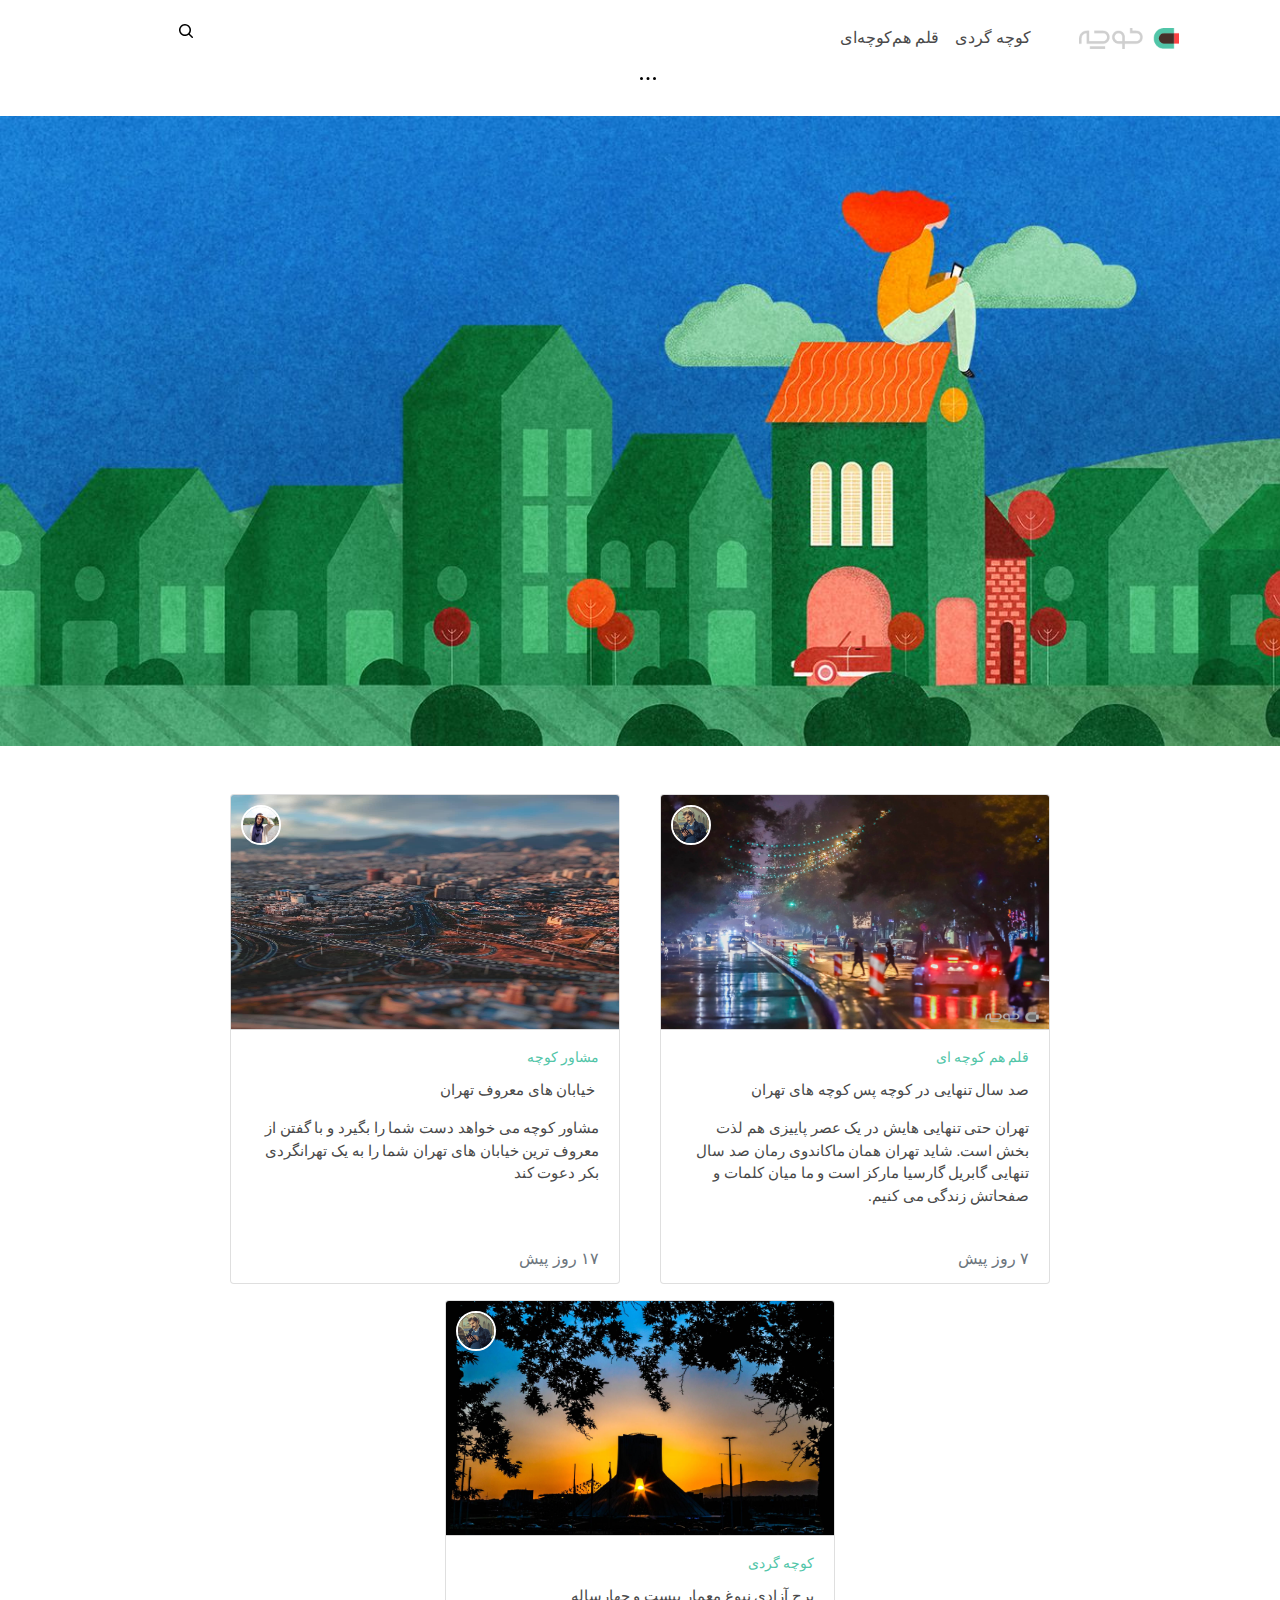
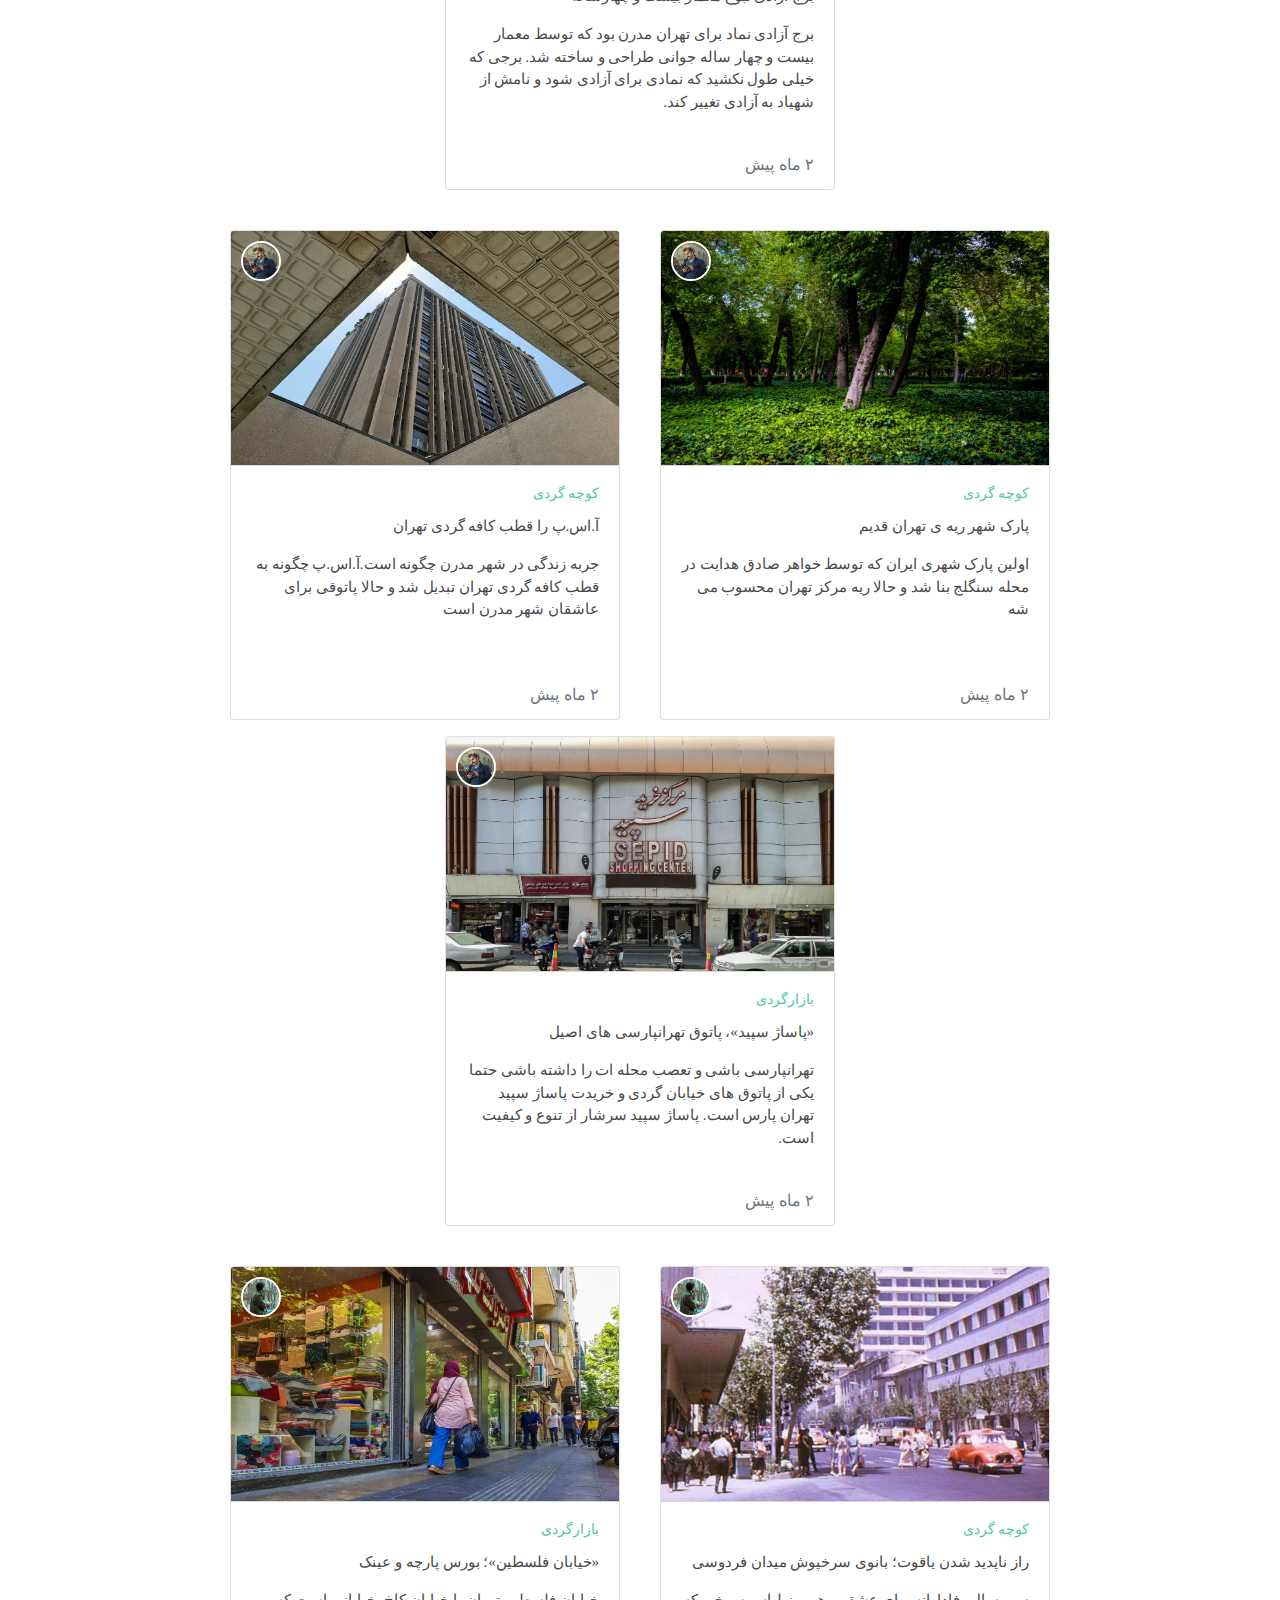
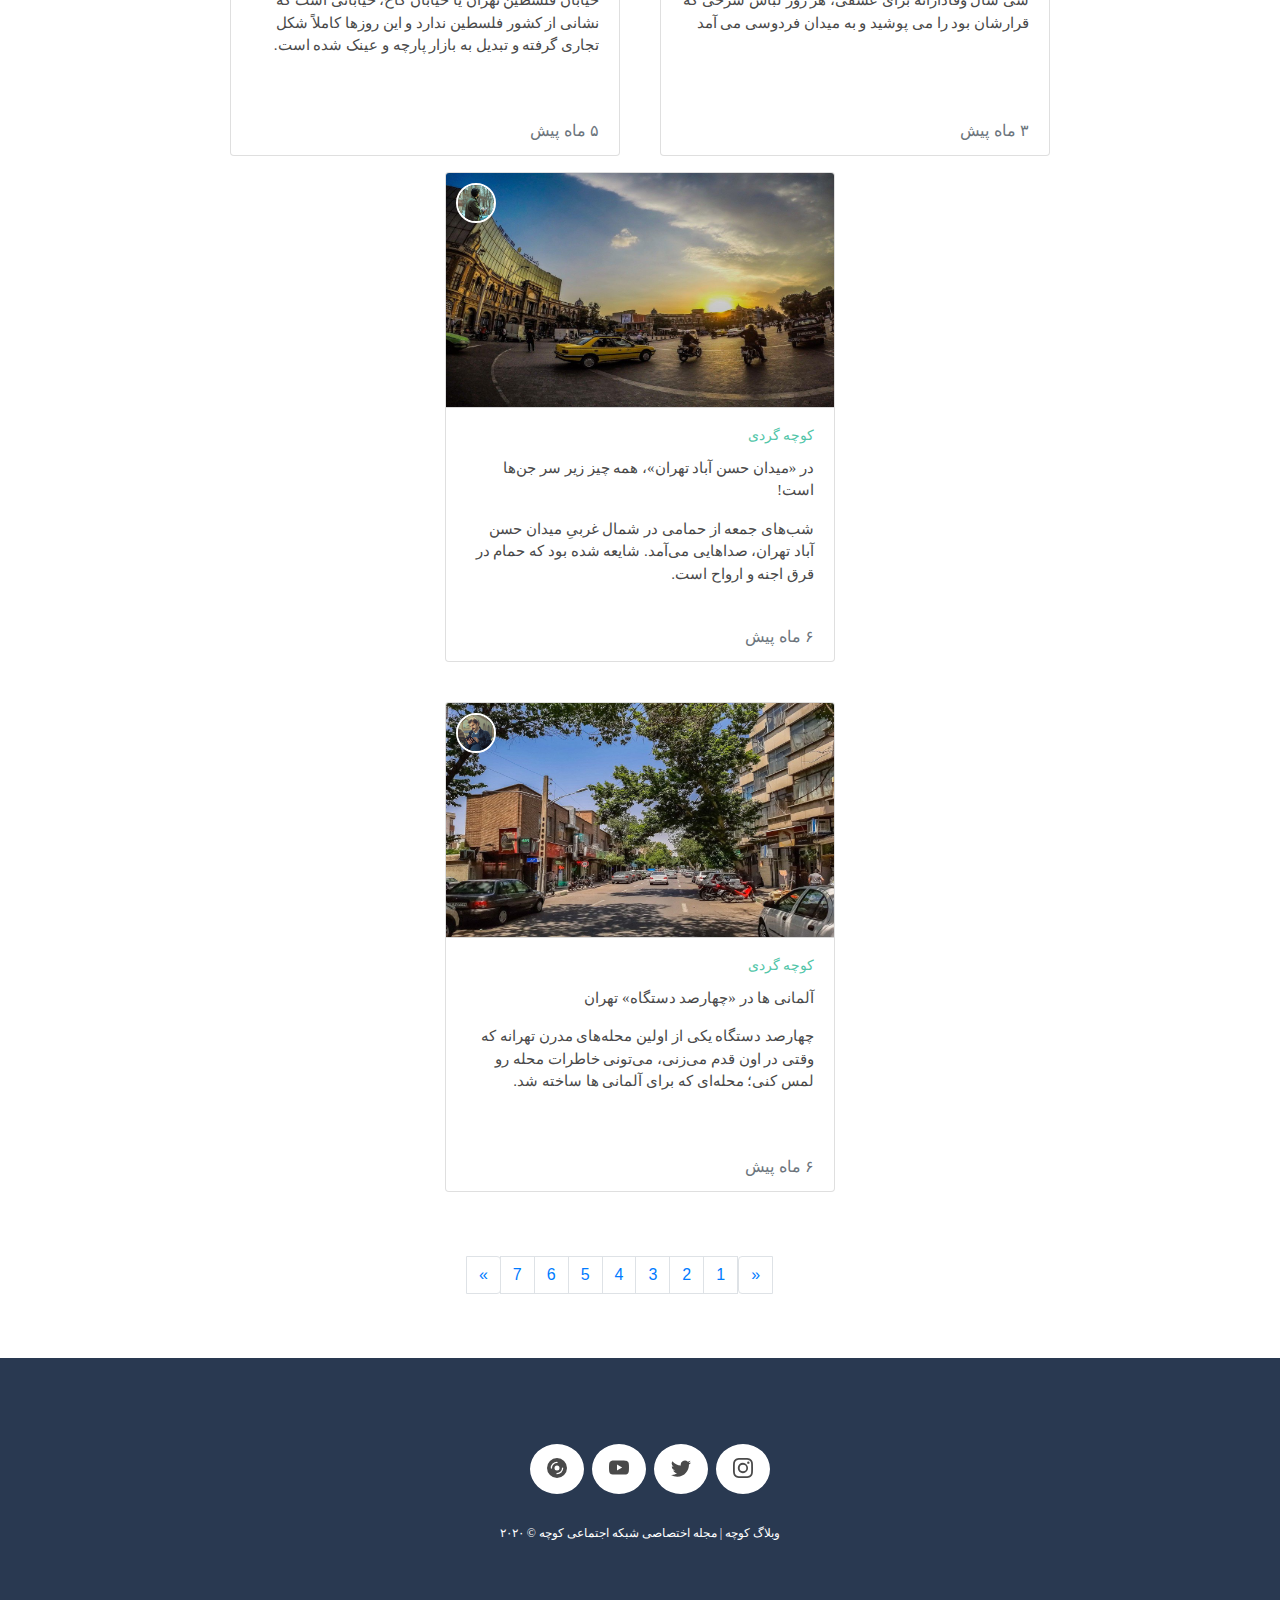
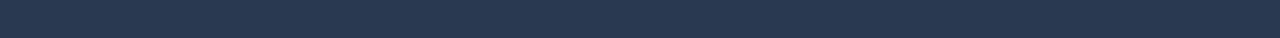
==== commit 59996cd3: "add file" ====
--- a/index.html
+++ b/index.html
@@ -6,6 +6,7 @@
     <link rel="stylesheet" type="text/css" href="style.css">
     <link rel="stylesheet" type="text/css" href="responsive.css">
     <link rel="index" type="text/css" href="index.html">
+    <link rel="stylesheet" type="text/css" href="tehranStreets.html">
     <link rel="stylesheet" href="https://stackpath.bootstrapcdn.com/bootstrap/4.4.1/css/bootstrap.min.css"
         integrity="sha384-Vkoo8x4CGsO3+Hhxv8T/Q5PaXtkKtu6ug5TOeNV6gBiFeWPGFN9MuhOf23Q9Ifjh" crossorigin="anonymous">
     <script src="https://code.jquery.com/jquery-3.4.1.slim.min.js"
@@ -21,7 +22,7 @@
 
 <body>
     <header>
-        <div class="container">
+        <div class="container header">
             <div class="row row-col-1 no-gutters">
                 <div class="col-md-6">
                     <nav class="navbar navbar-expand">
@@ -52,7 +53,7 @@
                     </p>
                     <div class="collapse" id="collapseExample">
                         <div class="card- card-body">
-                            <div class="row p-4">
+                            <div class="row p-3">
                                 <h6>دسته بندی‌ها</h6>
                             </div>
                             <div class="row">
@@ -102,7 +103,7 @@
                     </div>
                 </div>
             </a>
-            <a href="#">
+            <a href="file:///home/sara/Desktop/project/blog%20%20coocheh/tehranStreets.html">
                 <div class="card mb-3">
                     <div class="card-header p-0">
                         <img class="card-img-top" src="img/street.jpeg" alt="Card image cap">
@@ -281,50 +282,65 @@
                 </div>
             </a>
         </div>
+        <div class="row py-5 d-flex justify-content-center">
+            <nav aria-label="Page navigation example">
+                <ul class="pagination">
+                    <li class="page-item">
+                        <a class="page-link" href="#" aria-label="Previous">
+                            <span aria-hidden="true">&laquo;</span>
+                        </a>
+                    </li>
+                    <li class="page-item"><a class="page-link" href="#">1</a></li>
+                    <li class="page-item"><a class="page-link" href="#">2</a></li>
+                    <li class="page-item"><a class="page-link" href="#">3</a></li>
+                    <li class="page-item"><a class="page-link" href="#">4</a></li>
+                    <li class="page-item"><a class="page-link" href="#">5</a></li>
+                    <li class="page-item"><a class="page-link" href="#">6</a></li>
+                    <li class="page-item"><a class="page-link" href="#">7</a></li>
+                    <li class="page-item">
+                        <a class="page-link" href="#" aria-label="Next">
+                            <span aria-hidden="true">&raquo;</span>
+                        </a>
+                    </li>
+                </ul>
+            </nav>
+        </div>
     </div>
     <footer class="background-footer">
-        <div class="container">
-            <div class="row d-flex justify-content-center mt-5 social-footer">
-                <div class="col-md-auto d-flex justify-content-center">
-                    <a href="#" class="insta rounded-circle">
-                        <svg class="insta-img" xmlns="http://www.w3.org/2000/svg" width="16" height="16"
-                            fill="currentColor" class="bi bi-instagram" viewBox="0 0 16 16">
-                            <path
-                                d="M8 0C5.829 0 5.556.01 4.703.048 3.85.088 3.269.222 2.76.42a3.917 3.917 0 0 0-1.417.923A3.927 3.927 0 0 0 .42 2.76C.222 3.268.087 3.85.048 4.7.01 5.555 0 5.827 0 8.001c0 2.172.01 2.444.048 3.297.04.852.174 1.433.372 1.942.205.526.478.972.923 1.417.444.445.89.719 1.416.923.51.198 1.09.333 1.942.372C5.555 15.99 5.827 16 8 16s2.444-.01 3.298-.048c.851-.04 1.434-.174 1.943-.372a3.916 3.916 0 0 0 1.416-.923c.445-.445.718-.891.923-1.417.197-.509.332-1.09.372-1.942C15.99 10.445 16 10.173 16 8s-.01-2.445-.048-3.299c-.04-.851-.175-1.433-.372-1.941a3.926 3.926 0 0 0-.923-1.417A3.911 3.911 0 0 0 13.24.42c-.51-.198-1.092-.333-1.943-.372C10.443.01 10.172 0 7.998 0h.003zm-.717 1.442h.718c2.136 0 2.389.007 3.232.046.78.035 1.204.166 1.486.275.373.145.64.319.92.599.28.28.453.546.598.92.11.281.24.705.275 1.485.039.843.047 1.096.047 3.231s-.008 2.389-.047 3.232c-.035.78-.166 1.203-.275 1.485a2.47 2.47 0 0 1-.599.919c-.28.28-.546.453-.92.598-.28.11-.704.24-1.485.276-.843.038-1.096.047-3.232.047s-2.39-.009-3.233-.047c-.78-.036-1.203-.166-1.485-.276a2.478 2.478 0 0 1-.92-.598 2.48 2.48 0 0 1-.6-.92c-.109-.281-.24-.705-.275-1.485-.038-.843-.046-1.096-.046-3.233 0-2.136.008-2.388.046-3.231.036-.78.166-1.204.276-1.486.145-.373.319-.64.599-.92.28-.28.546-.453.92-.598.282-.11.705-.24 1.485-.276.738-.034 1.024-.044 2.515-.045v.002zm4.988 1.328a.96.96 0 1 0 0 1.92.96.96 0 0 0 0-1.92zm-4.27 1.122a4.109 4.109 0 1 0 0 8.217 4.109 4.109 0 0 0 0-8.217zm0 1.441a2.667 2.667 0 1 1 0 5.334 2.667 2.667 0 0 1 0-5.334z" />
-                        </svg>
-                    </a>
-                </div>
-                <div class="col-md-auto d-flex justify-content-center">
-                    <a href="#" class="twitter rounded-circle">
-                        <svg class="twitter-img" xmlns="http://www.w3.org/2000/svg" width="16" height="16"
-                            fill="currentColor" class="bi bi-twitter" viewBox="0 0 16 16">
-                            <path
-                                d="M5.026 15c6.038 0 9.341-5.003 9.341-9.334 0-.14 0-.282-.006-.422A6.685 6.685 0 0 0 16 3.542a6.658 6.658 0 0 1-1.889.518 3.301 3.301 0 0 0 1.447-1.817 6.533 6.533 0 0 1-2.087.793A3.286 3.286 0 0 0 7.875 6.03a9.325 9.325 0 0 1-6.767-3.429 3.289 3.289 0 0 0 1.018 4.382A3.323 3.323 0 0 1 .64 6.575v.045a3.288 3.288 0 0 0 2.632 3.218 3.203 3.203 0 0 1-.865.115 3.23 3.23 0 0 1-.614-.057 3.283 3.283 0 0 0 3.067 2.277A6.588 6.588 0 0 1 .78 13.58a6.32 6.32 0 0 1-.78-.045A9.344 9.344 0 0 0 5.026 15z" />
-                        </svg>
-                    </a>
-                </div>
-                <div class="col-md-auto d-flex justify-content-center">
-                    <a href="#" class="youtube rounded-circle">
-                        <svg class="youtube-img" xmlns="http://www.w3.org/2000/svg" width="16" height="16"
-                            fill="currentColor" class="bi bi-youtube" viewBox="0 0 16 16">
-                            <path fill-rule="evenodd"
-                                d="M8.051 1.999h.089c.822.003 4.987.033 6.11.335a2.01 2.01 0 0 1 1.415 1.42c.101.38.172.883.22 1.402l.01.104.022.26.008.104c.065.914.073 1.77.074 1.957v.075c-.001.194-.01 1.108-.082 2.06l-.008.105-.009.104c-.05.572-.124 1.14-.235 1.558a2.007 2.007 0 0 1-1.415 1.42c-1.16.312-5.569.334-6.18.335h-.142c-.309 0-1.587-.006-2.927-.052l-.17-.006-.087-.004-.171-.007-.171-.007c-1.11-.049-2.167-.128-2.654-.26a2.007 2.007 0 0 1-1.415-1.419c-.111-.417-.185-.986-.235-1.558L.09 9.82l-.008-.104A31.4 31.4 0 0 1 0 7.68v-.122C.002 7.343.01 6.6.064 5.78l.007-.103.003-.052.008-.104.022-.26.01-.104c.048-.519.119-1.023.22-1.402a2.007 2.007 0 0 1 1.415-1.42c.487-.13 1.544-.21 2.654-.26l.17-.007.172-.006.086-.003.171-.007A99.788 99.788 0 0 1 7.858 2h.193zM6.4 5.209v4.818l4.157-2.408L6.4 5.209z" />
-                        </svg>
-                    </a>
-                </div>
-                <div class="col-md-auto d-flex justify-content-center">
-                    <a href="#" class="aparat rounded-circle">
-                        <svg class="aparat-img" xmlns="http://www.w3.org/2000/svg" width="16" height="16"
-                            fill="currentColor" class="bi bi-disc-fill" viewBox="0 0 16 16">
-                            <path fill-rule="evenodd"
-                                d="M16 8A8 8 0 1 1 0 8a8 8 0 0 1 16 0zm-6 0a2 2 0 1 1-4 0 2 2 0 0 1 4 0zM4 8a4 4 0 0 1 4-4 .5.5 0 0 0 0-1 5 5 0 0 0-5 5 .5.5 0 0 0 1 0zm9 0a.5.5 0 1 0-1 0 4 4 0 0 1-4 4 .5.5 0 0 0 0 1 5 5 0 0 0 5-5z" />
-                        </svg>
-                    </a>
-                </div>
+        <div class="container d-flex justify-content-center">
+            <div class="row py-3">
+                <a href="#" class=" insta rounded-circle col px-2 mx-1">
+                    <svg class="insta-img" xmlns="http://www.w3.org/2000/svg" width="16" height="16" fill="currentColor"
+                        class="bi bi-instagram" viewBox="0 0 16 16">
+                        <path
+                            d="M8 0C5.829 0 5.556.01 4.703.048 3.85.088 3.269.222 2.76.42a3.917 3.917 0 0 0-1.417.923A3.927 3.927 0 0 0 .42 2.76C.222 3.268.087 3.85.048 4.7.01 5.555 0 5.827 0 8.001c0 2.172.01 2.444.048 3.297.04.852.174 1.433.372 1.942.205.526.478.972.923 1.417.444.445.89.719 1.416.923.51.198 1.09.333 1.942.372C5.555 15.99 5.827 16 8 16s2.444-.01 3.298-.048c.851-.04 1.434-.174 1.943-.372a3.916 3.916 0 0 0 1.416-.923c.445-.445.718-.891.923-1.417.197-.509.332-1.09.372-1.942C15.99 10.445 16 10.173 16 8s-.01-2.445-.048-3.299c-.04-.851-.175-1.433-.372-1.941a3.926 3.926 0 0 0-.923-1.417A3.911 3.911 0 0 0 13.24.42c-.51-.198-1.092-.333-1.943-.372C10.443.01 10.172 0 7.998 0h.003zm-.717 1.442h.718c2.136 0 2.389.007 3.232.046.78.035 1.204.166 1.486.275.373.145.64.319.92.599.28.28.453.546.598.92.11.281.24.705.275 1.485.039.843.047 1.096.047 3.231s-.008 2.389-.047 3.232c-.035.78-.166 1.203-.275 1.485a2.47 2.47 0 0 1-.599.919c-.28.28-.546.453-.92.598-.28.11-.704.24-1.485.276-.843.038-1.096.047-3.232.047s-2.39-.009-3.233-.047c-.78-.036-1.203-.166-1.485-.276a2.478 2.478 0 0 1-.92-.598 2.48 2.48 0 0 1-.6-.92c-.109-.281-.24-.705-.275-1.485-.038-.843-.046-1.096-.046-3.233 0-2.136.008-2.388.046-3.231.036-.78.166-1.204.276-1.486.145-.373.319-.64.599-.92.28-.28.546-.453.92-.598.282-.11.705-.24 1.485-.276.738-.034 1.024-.044 2.515-.045v.002zm4.988 1.328a.96.96 0 1 0 0 1.92.96.96 0 0 0 0-1.92zm-4.27 1.122a4.109 4.109 0 1 0 0 8.217 4.109 4.109 0 0 0 0-8.217zm0 1.441a2.667 2.667 0 1 1 0 5.334 2.667 2.667 0 0 1 0-5.334z" />
+                    </svg>
+                </a>
+                <a href="#" class=" twitter rounded-circle col px-2 mx-1">
+                    <svg class="twitter-img" xmlns="http://www.w3.org/1000/svg" width="16" height="16"
+                        fill="currentColor" class="bi bi-twitter" viewBox="0 0 16 16">
+                        <path
+                            d="M5.016 15c6.038 0 9.341-5.003 9.341-9.334 0-.14 0-.282-.006-.422A6.685 6.685 0 0 0 16 3.542a6.658 6.658 0 0 1-1.889.518 3.301 3.301 0 0 0 1.447-1.817 6.533 6.533 0 0 1-2.087.793A3.286 3.286 0 0 0 7.875 6.03a9.325 9.325 0 0 1-6.767-3.429 3.289 3.289 0 0 0 1.018 4.382A3.323 3.323 0 0 1 .64 6.575v.045a3.288 3.288 0 0 0 2.632 3.218 3.203 3.203 0 0 1-.865.115 3.23 3.23 0 0 1-.614-.057 3.283 3.283 0 0 0 3.067 2.277A6.588 6.588 0 0 1 .78 13.58a6.32 6.32 0 0 1-.78-.045A9.344 9.344 0 0 0 5.026 15z" />
+                    </svg>
+                </a>
+                <a href="#" class="youtube rounded-circle col px-2 mx-1">
+                    <svg class=" youtube-img" xmlns="http://www.w3.org/2000/svg" width="16" height="16"
+                        fill="currentColor" class="bi bi-youtube" viewBox="0 0 16 16">
+                        <path fill-rule="evenodd"
+                            d="M8.051 1.999h.089c.822.003 4.987.033 6.11.335a2.01 2.01 0 0 1 1.415 1.42c.101.38.172.883.22 1.402l.01.104.022.26.008.104c.065.914.073 1.77.074 1.957v.075c-.001.194-.01 1.108-.082 2.06l-.008.105-.009.104c-.05.572-.124 1.14-.235 1.558a2.007 2.007 0 0 1-1.415 1.42c-1.16.312-5.569.334-6.18.335h-.142c-.309 0-1.587-.006-2.927-.052l-.17-.006-.087-.004-.171-.007-.171-.007c-1.11-.049-2.167-.128-2.654-.26a2.007 2.007 0 0 1-1.415-1.419c-.111-.417-.185-.986-.235-1.558L.09 9.82l-.008-.104A31.4 31.4 0 0 1 0 7.68v-.122C.002 7.343.01 6.6.064 5.78l.007-.103.003-.052.008-.104.022-.26.01-.104c.048-.519.119-1.023.22-1.402a2.007 2.007 0 0 1 1.415-1.42c.487-.13 1.544-.21 2.654-.26l.17-.007.172-.006.086-.003.171-.007A99.788 99.788 0 0 1 7.858 2h.193zM6.4 5.209v4.818l4.157-2.408L6.4 5.209z" />
+                    </svg>
+                </a>
+                <a href="#" class="aparat rounded-circle col px-2 mx-1">
+                    <svg class=" aparat-img" xmlns="http://www.w3.org/2000/svg" width="16" height="16"
+                        fill="currentColor" class="bi bi-disc-fill" viewBox="0 0 16 16">
+                        <path fill-rule="evenodd"
+                            d="M16 8A8 8 0 1 1 0 8a8 8 0 0 1 16 0zm-6 0a2 2 0 1 1-4 0 2 2 0 0 1 4 0zM4 8a4 4 0 0 1 4-4 .5.5 0 0 0 0-1 5 5 0 0 0-5 5 .5.5 0 0 0 1 0zm9 0a.5.5 0 1 0-1 0 4 4 0 0 1-4 4 .5.5 0 0 0 0 1 5 5 0 0 0 5-5z" />
+                    </svg>
+                </a>
             </div>
-            <div class="row d-flex justify-content-center no-gutters text-footer social-footer">
-                <p>وبلاگ کوچه | مجله اختصاصی شبکه اجتماعی کوچه © ۲۰۲۰</p>
-            </div>
+        </div>
+        <div class="row mt-4 text-footer d-flex justify-content-center">
+            <p>وبلاگ کوچه | مجله اختصاصی شبکه اجتماعی کوچه © ۲۰۲۰</p>
         </div>
     </footer>
 </body>
--- a/style.css
+++ b/style.css
@@ -21,17 +21,27 @@
 	font-family: shabnam;
 	color: #4a4a4a;
 	direction: rtl;
-	
 }
+
+
+.header a:hover{
+	color:#4a4a4a;
+	text-decoration: none;
+}
+
 
 .option  a {
 	font-family: shabnam;
 	color: #51c5a8;
 	margin-left: 8px;
 	margin-right: 3px;
-	font-size: 16px;
+	font-size: 14px;
 	direction: rtl;
+}
 
+.option a:hover {
+	color: #51c5a8;
+	text-decoration: none;
 }
 
 
@@ -63,6 +73,7 @@
 	background-color: white;
 	color: white;
 	box-shadow: 0px 0px 10px 6px #E6E6FA;
+	text-decoration: none;
 }
 
 
@@ -105,6 +116,7 @@
 .background-footer {
 	background-color: #293951;
 	height: 280px;
+	padding: 60px;
 }
 
 
@@ -124,12 +136,6 @@
 }
 
 
-.social-footer {
-	
-	
-}
-
-
 .insta , .twitter, .youtube, .aparat {
 	background-color: white;
 	width: 50px;
@@ -142,7 +148,8 @@
 	height: 20px;
 	position: relative;
 	margin-top: 12px;
-	margin-left: 13px;
+	margin-left: 7px;
+	margin-right: 7px;
 	color: #4a4a4a;
 }
 
@@ -150,5 +157,7 @@
 .text-footer {
 	color: white;
 	font-size: 12px;
-	margin-top: 100px;
-}+	font-family: shabnam;
+}
+
+
--- a/responsive.css
+++ b/responsive.css
@@ -27,6 +27,3 @@
 
 
 
-
-
-					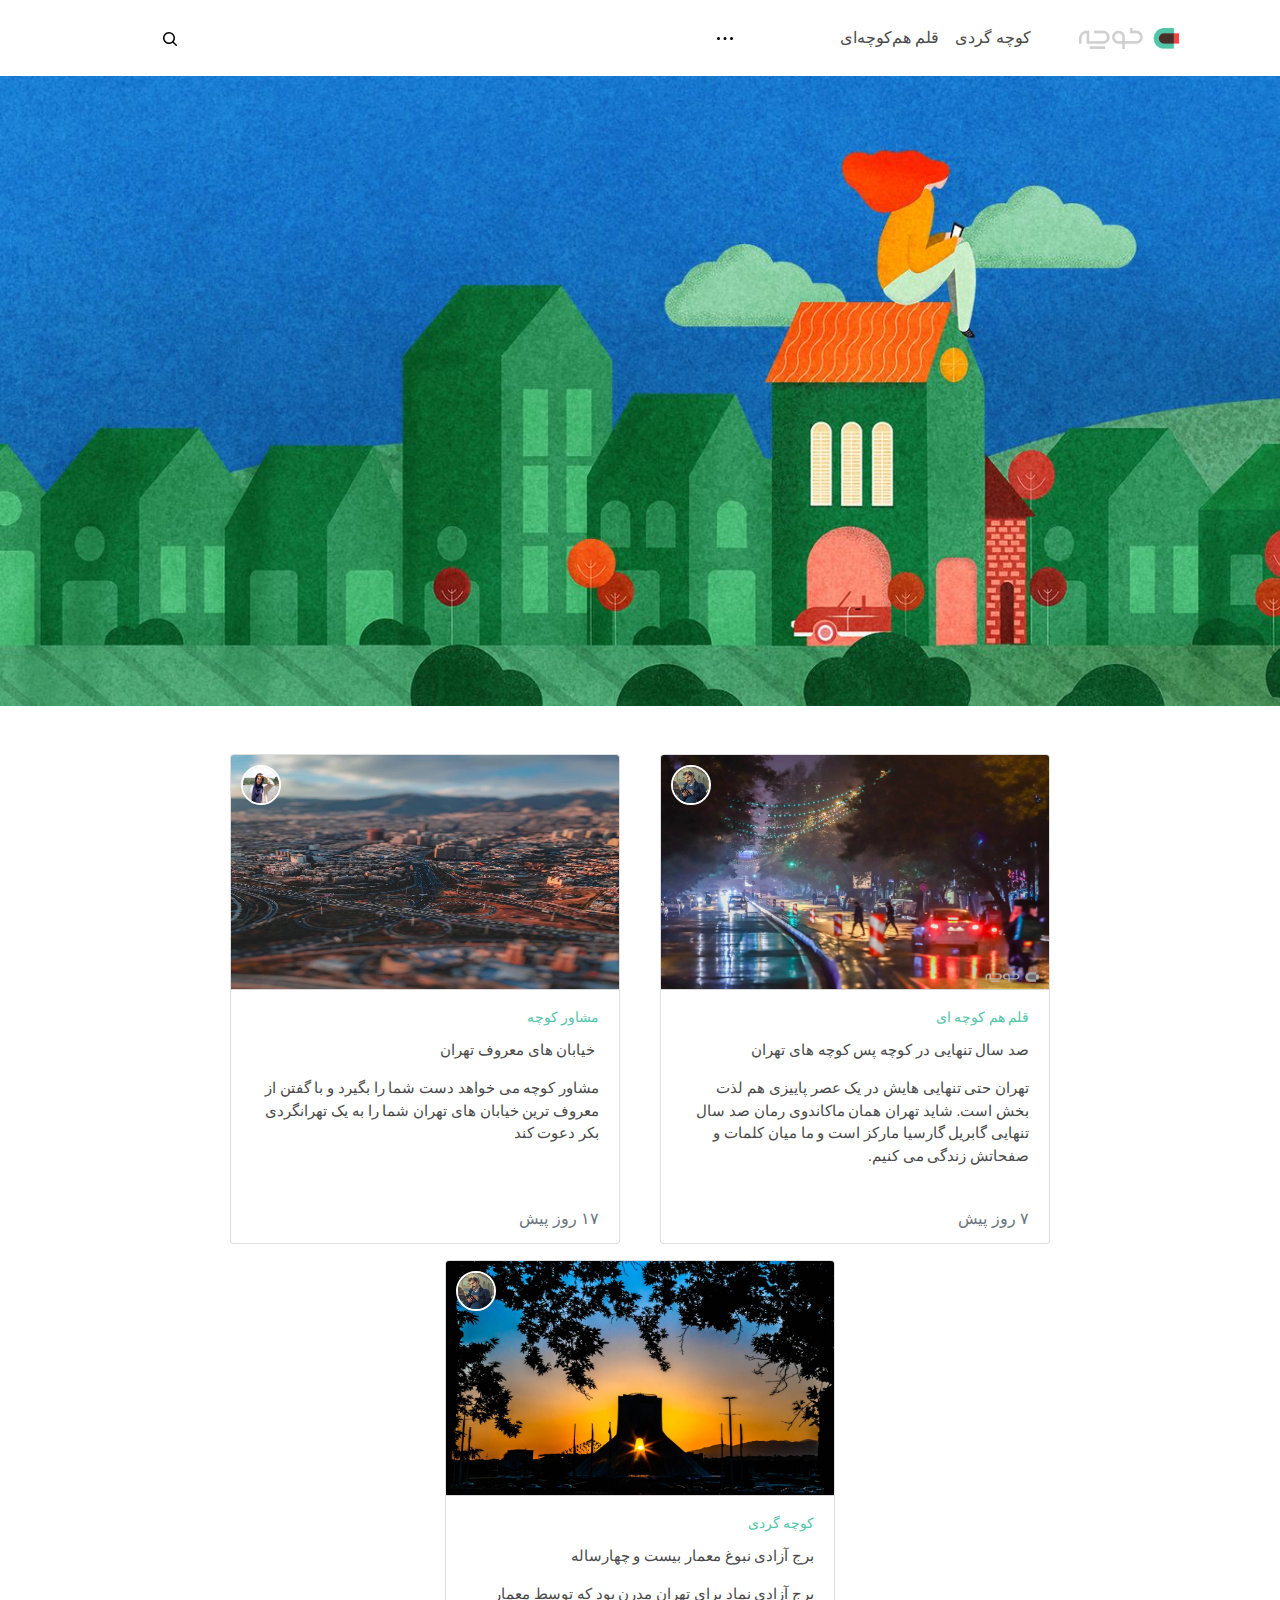
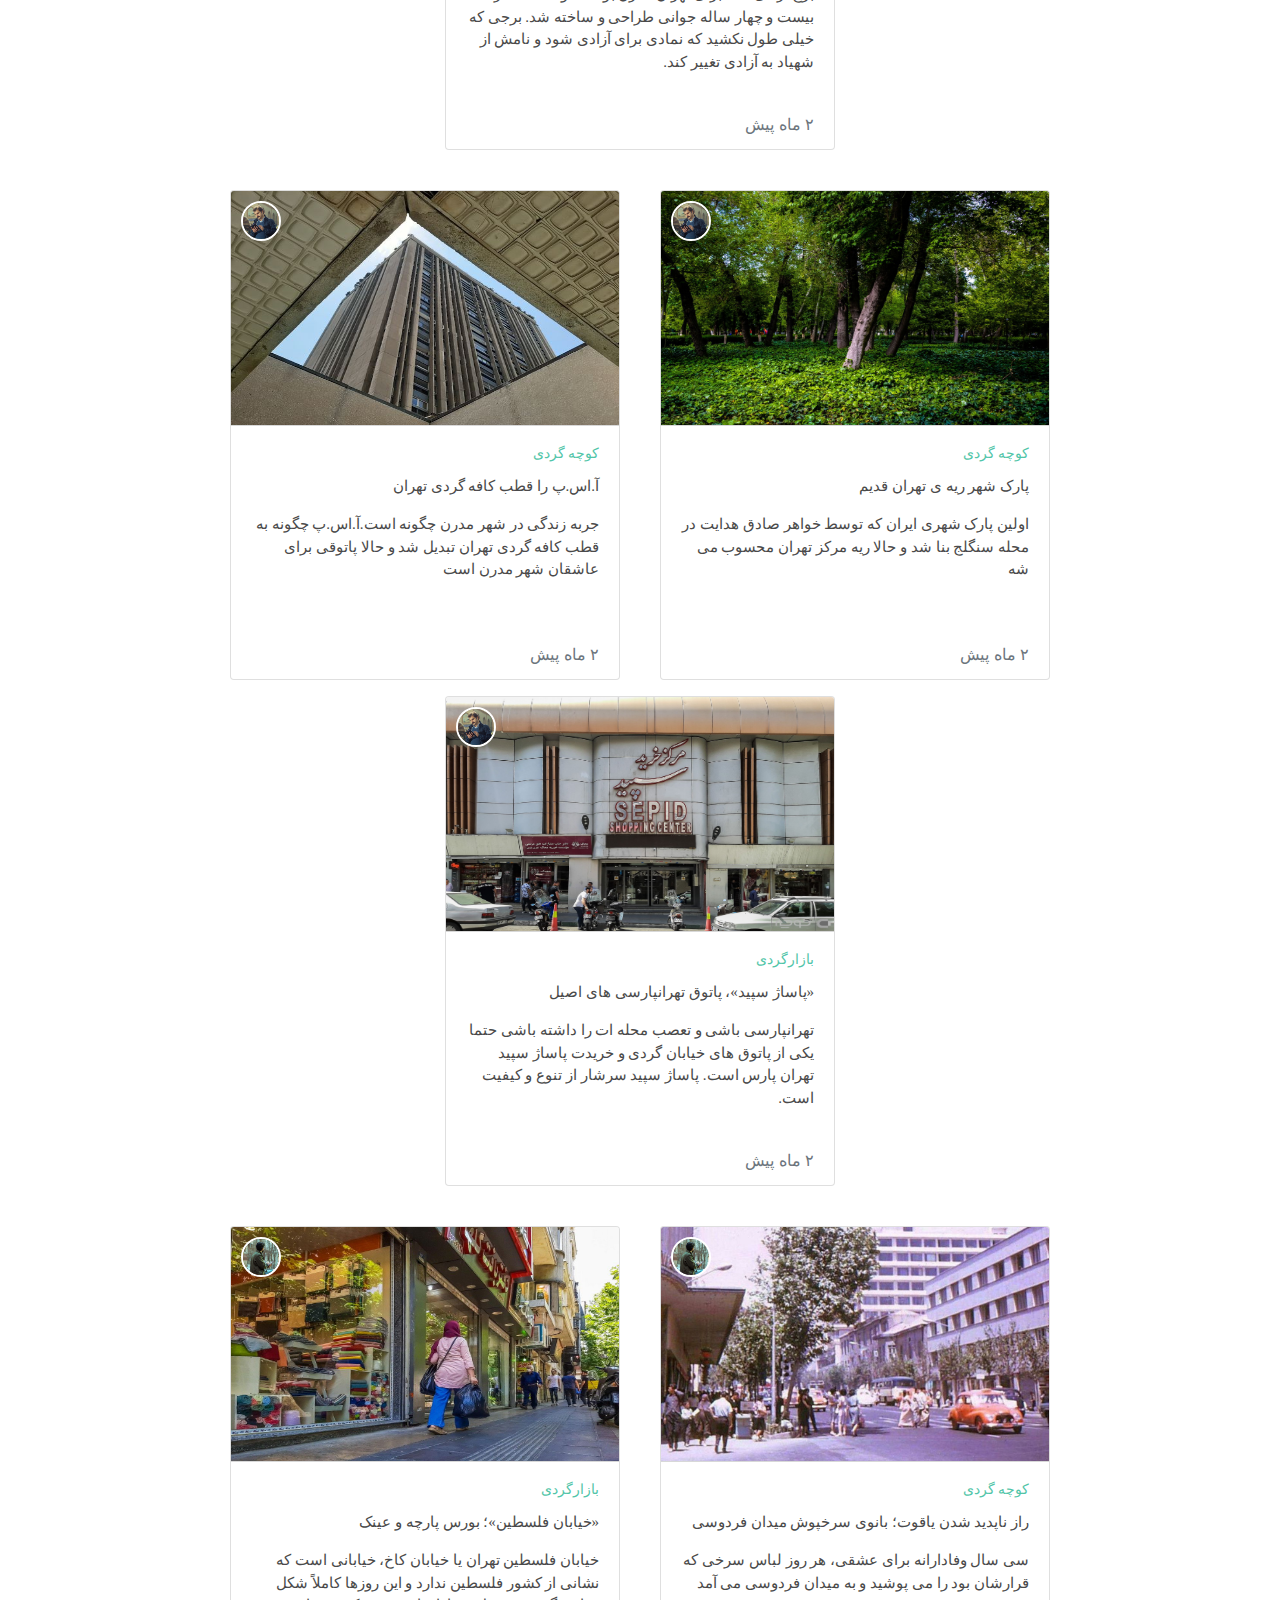
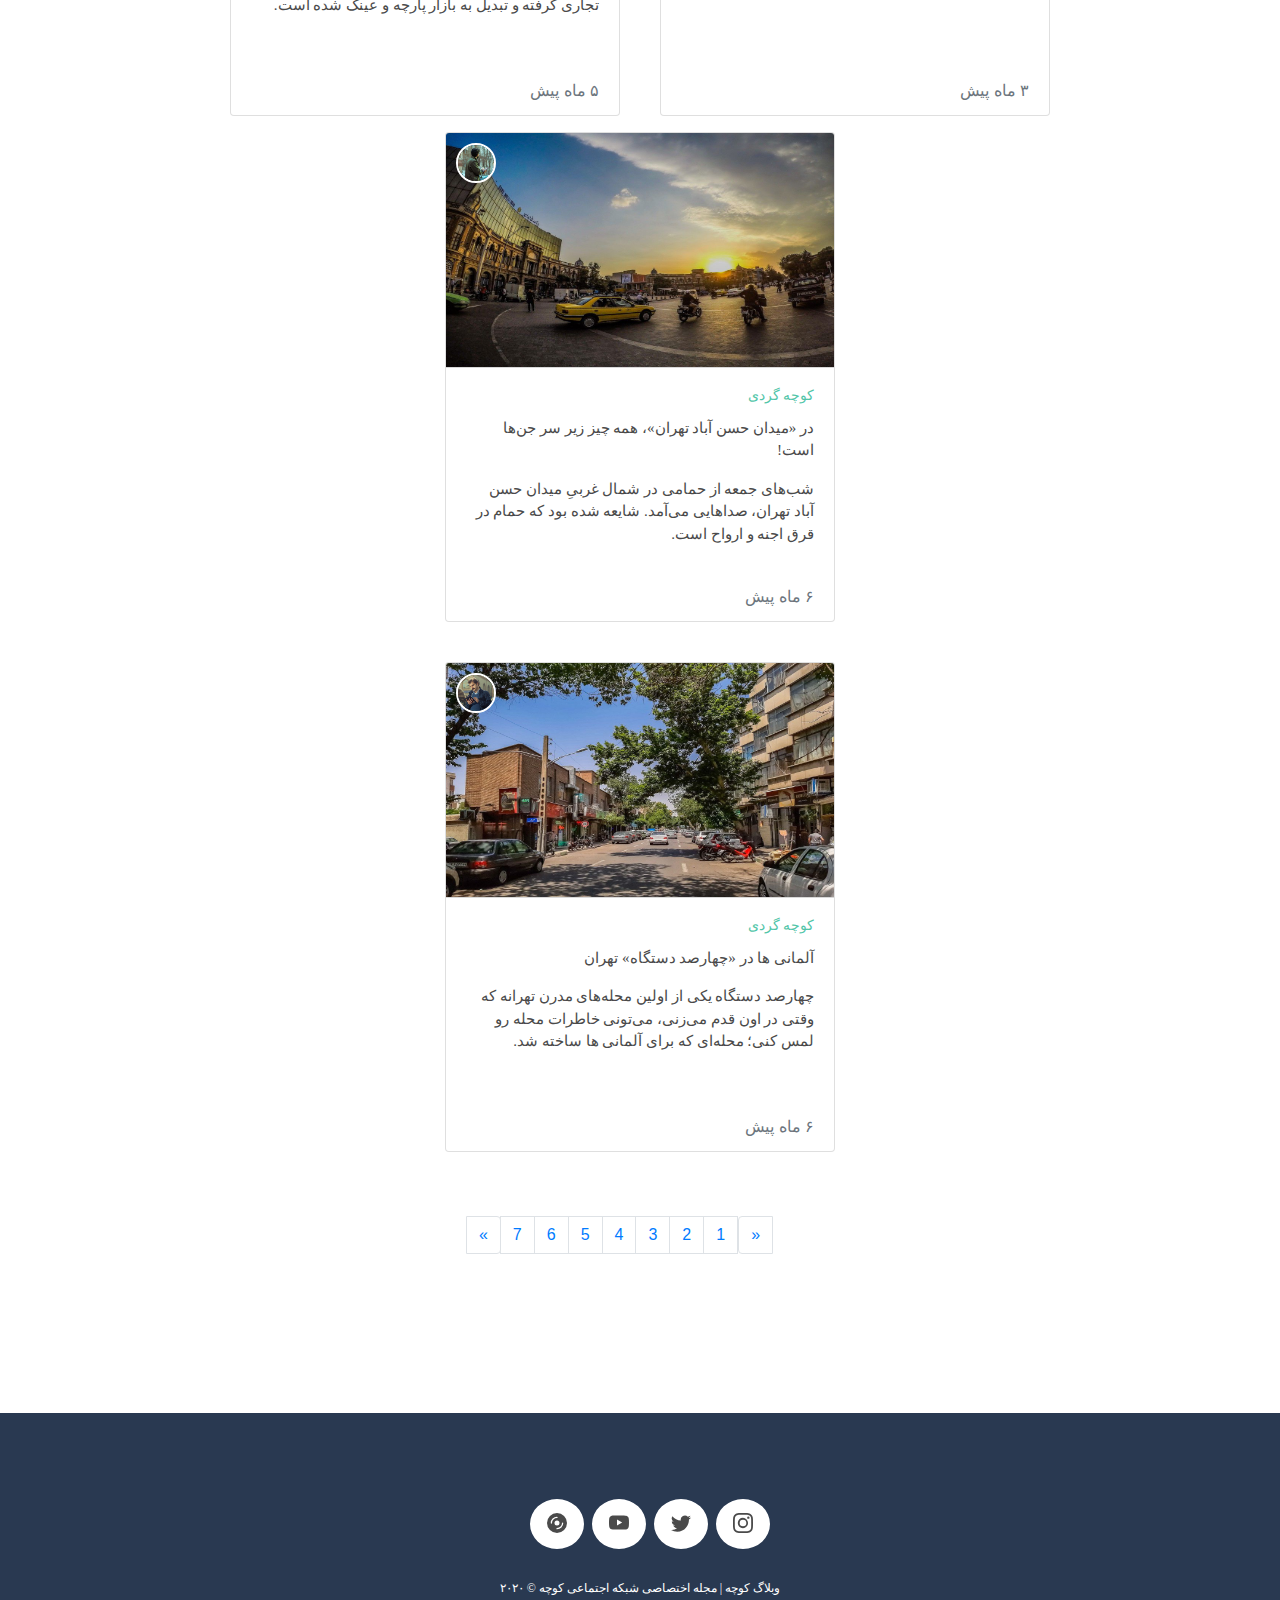
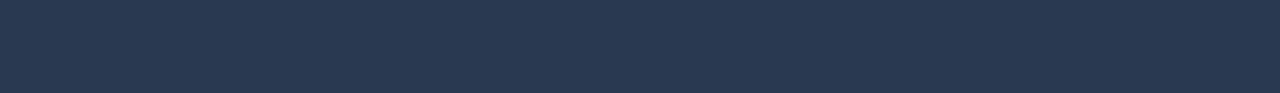
==== commit 875fe733: "redesign" ====
--- a/index.html
+++ b/index.html
@@ -20,11 +20,11 @@
         crossorigin="anonymous"></script>
 </head>
 
-<body>
-    <header>
+<body class="text-right">
+    <header class="align-items-left">
         <div class="container header">
             <div class="row row-col-1 no-gutters">
-                <div class="col-md-6">
+                <div class="col-md-5">
                     <nav class="navbar navbar-expand">
                         <a href="#">
                             <img src="img/logo.png" class="img-logo">
@@ -42,6 +42,8 @@
                             </ul>
                         </div>
                     </nav>
+                </div>
+                <div class="col-md-6 mt-3 align-self-start">
                     <p>
                         <a href="#collapseExample" data-toggle="collapse">
                             <svg xmlns="http://www.w3.org/2000/svg" viewBox="0 0 16 16" width="16" height="16">
@@ -68,7 +70,7 @@
                         </div>
                     </div>
                 </div>
-                <div class="col-md-5 mt-2">
+                <div class="col-md-1 mt-3">
                     <a href="file:///home/sara/Desktop/project/blog%20%20coocheh/inputSearch.html">
                         <svg xmlns="http://www.w3.org/2000/svg" viewBox="0 0 16 16" width="16" height="16">
                             <path fill-rule="evenodd"
--- a/style.css
+++ b/style.css
@@ -117,6 +117,7 @@
 	background-color: #293951;
 	height: 280px;
 	padding: 60px;
+	margin-top: 95px;
 }
 
 
@@ -161,3 +162,65 @@
 }
 
 
+.backgroundStreets {
+	background-image: url(img/street.jpeg);
+	background-size: cover;
+	height: 550px;
+	background-repeat: no-repeat;
+	
+}
+
+
+.textPadding {
+	padding-left: 110px;
+	padding-right: 110px;
+}
+
+
+.textBoldPage {
+    font-family: shabnam;
+}
+
+
+.imgPage {
+	width: 910px;
+	height: 530px;
+}
+
+
+.socialPage {
+	margin-top: 60px;
+	top: 350px;
+	left: 130px;
+	position: fixed;
+	float: left;
+}
+
+
+.topPage, .telegramPage, .twitterPage, .facebookPage {
+	border: 1px solid white;
+	background-color: white;
+	width: 36px;
+	height: 36px;
+	position: relative;
+	color: #4a4a4a;
+}
+
+
+.backgroundFooterUser {
+	background-color:  #F0F8FF;
+	height: 230px;
+}
+
+
+.user2Page {
+	width: 100px;
+	height: 100px;
+	position: relative;
+}
+
+
+.user2Foter {
+	padding: 64px;
+	
+}
